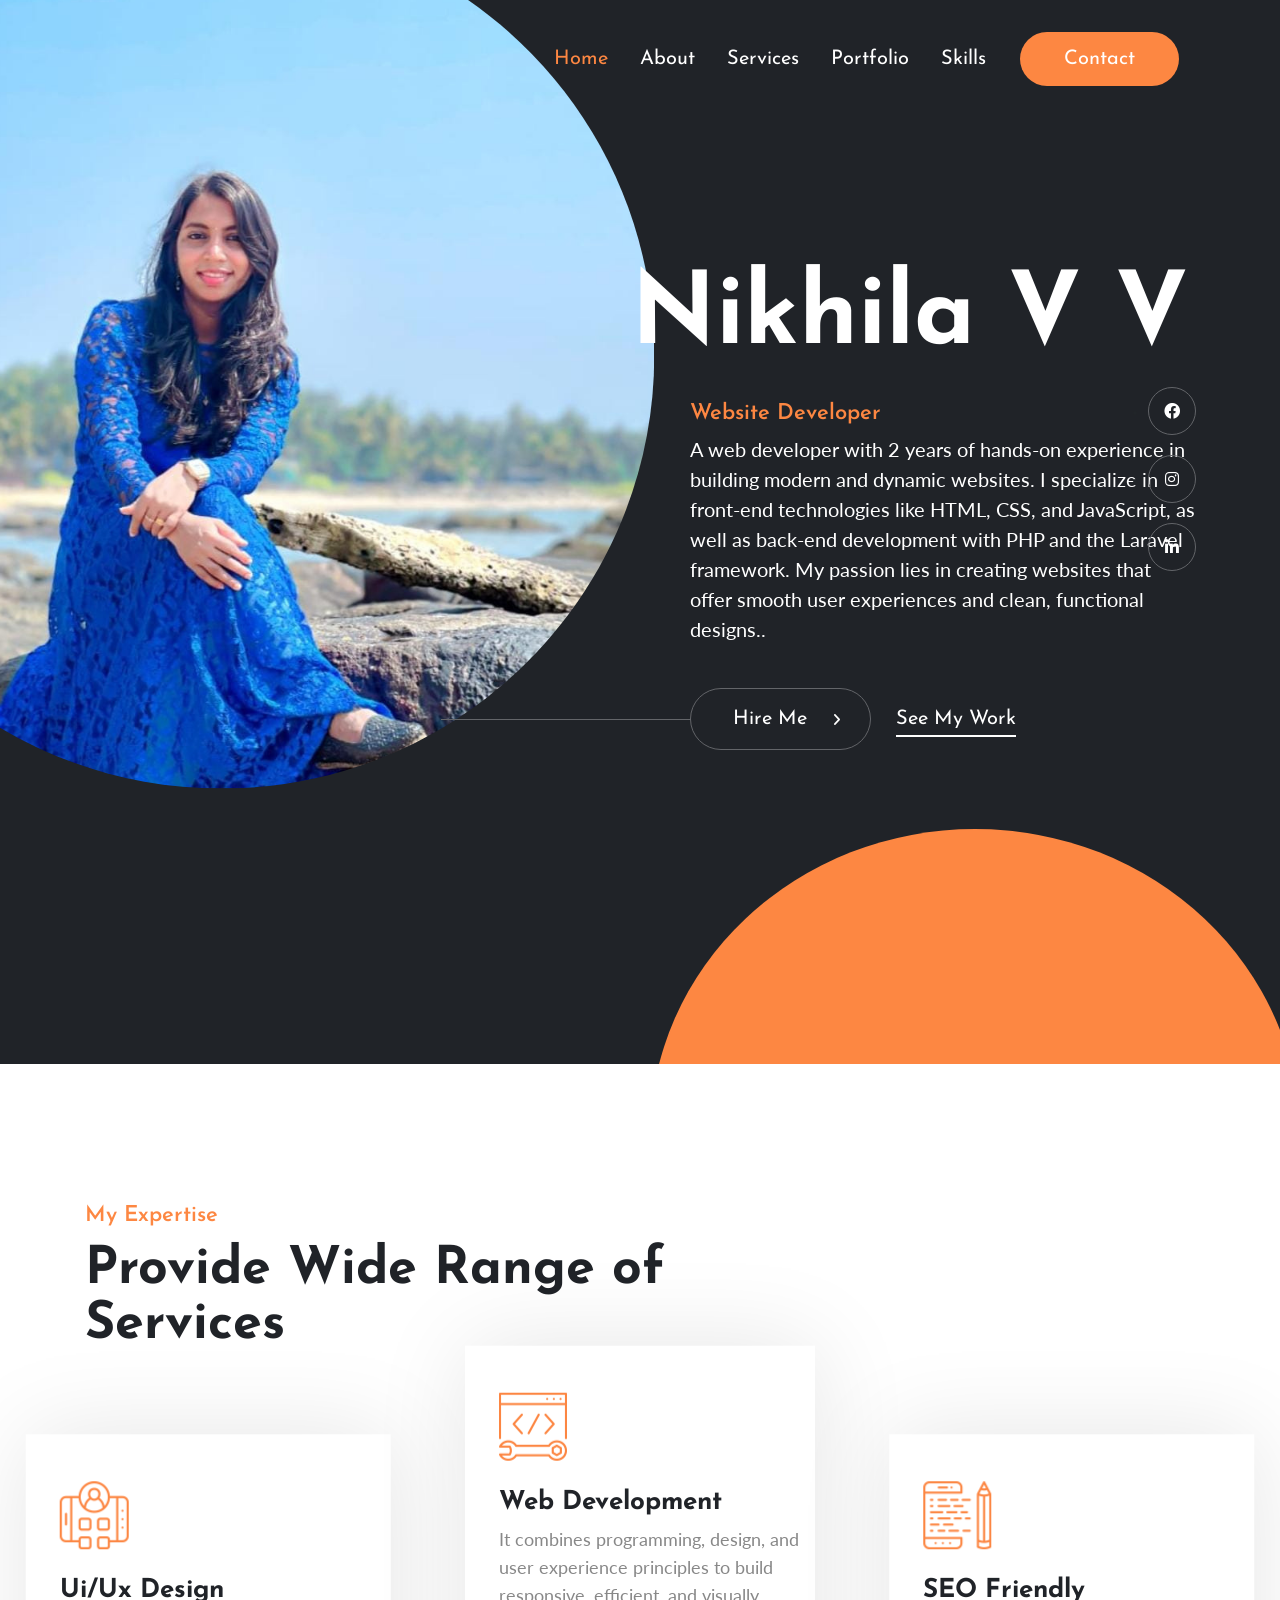
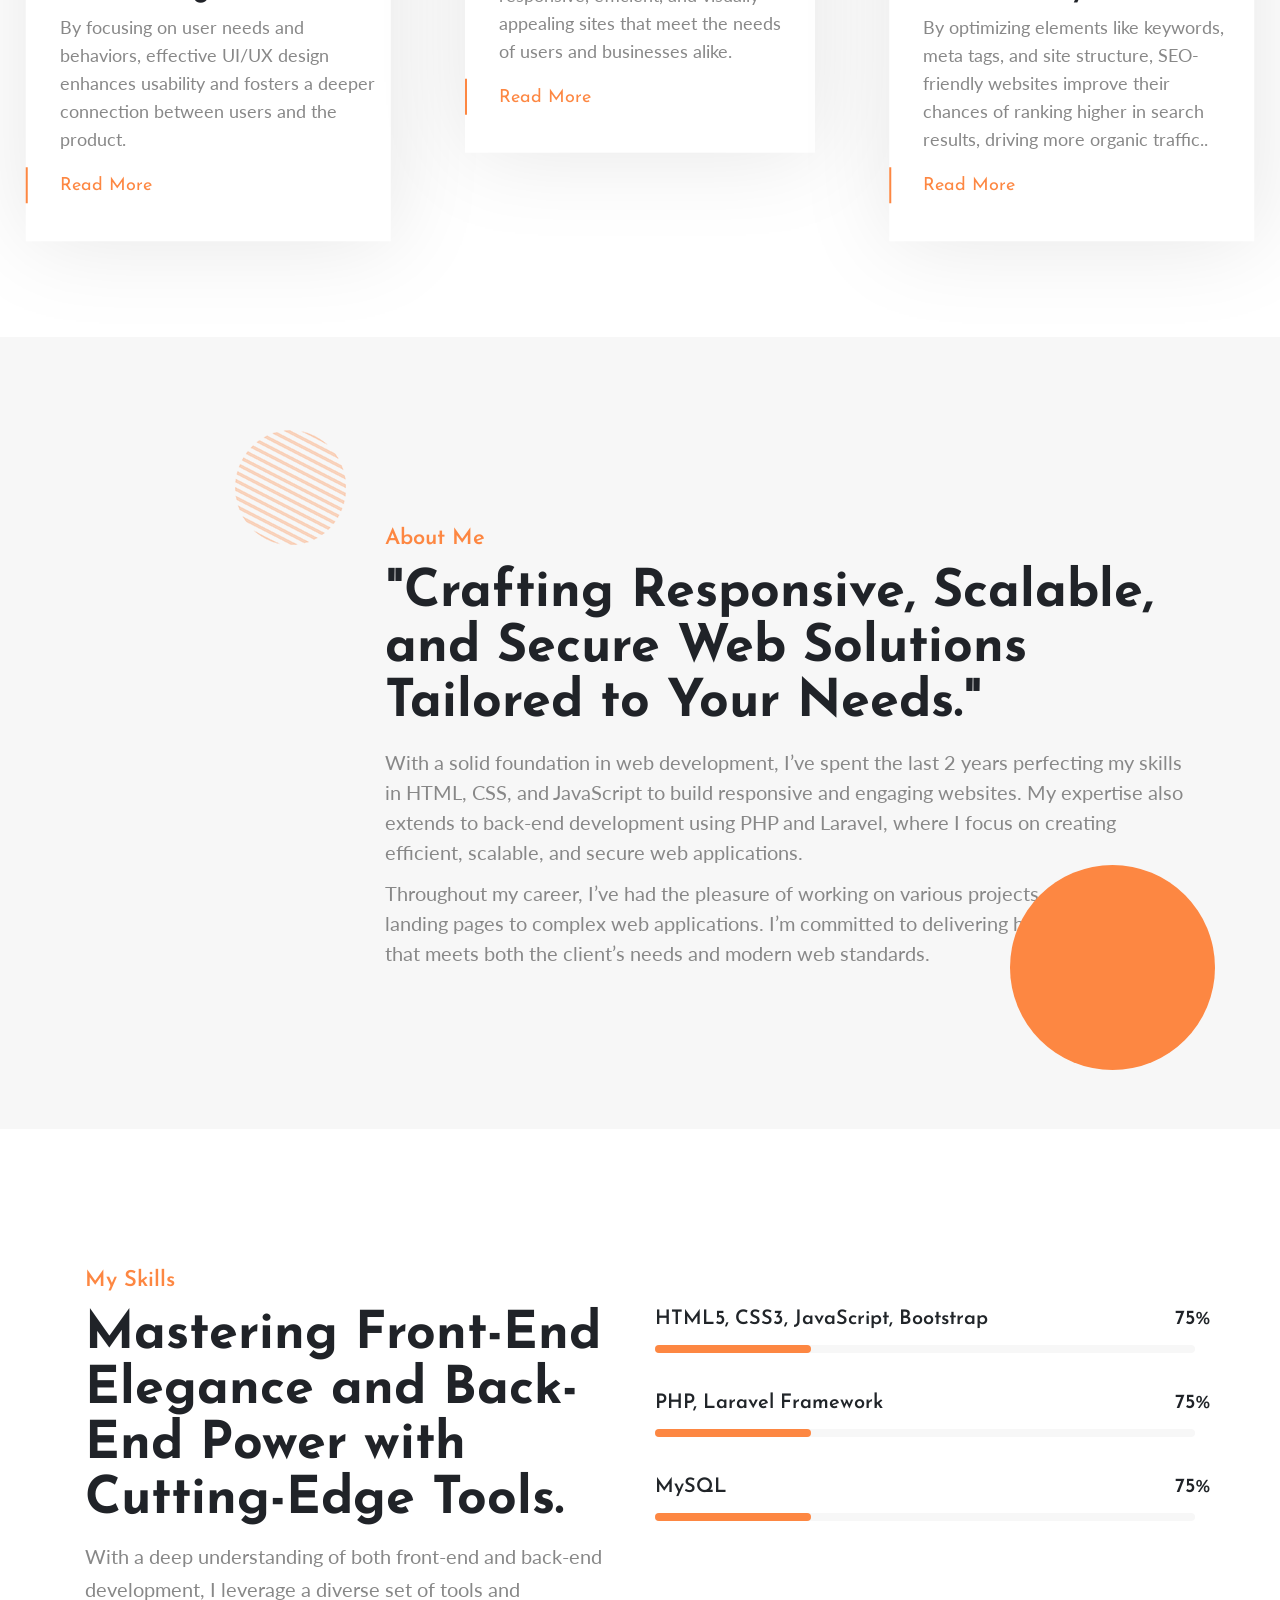
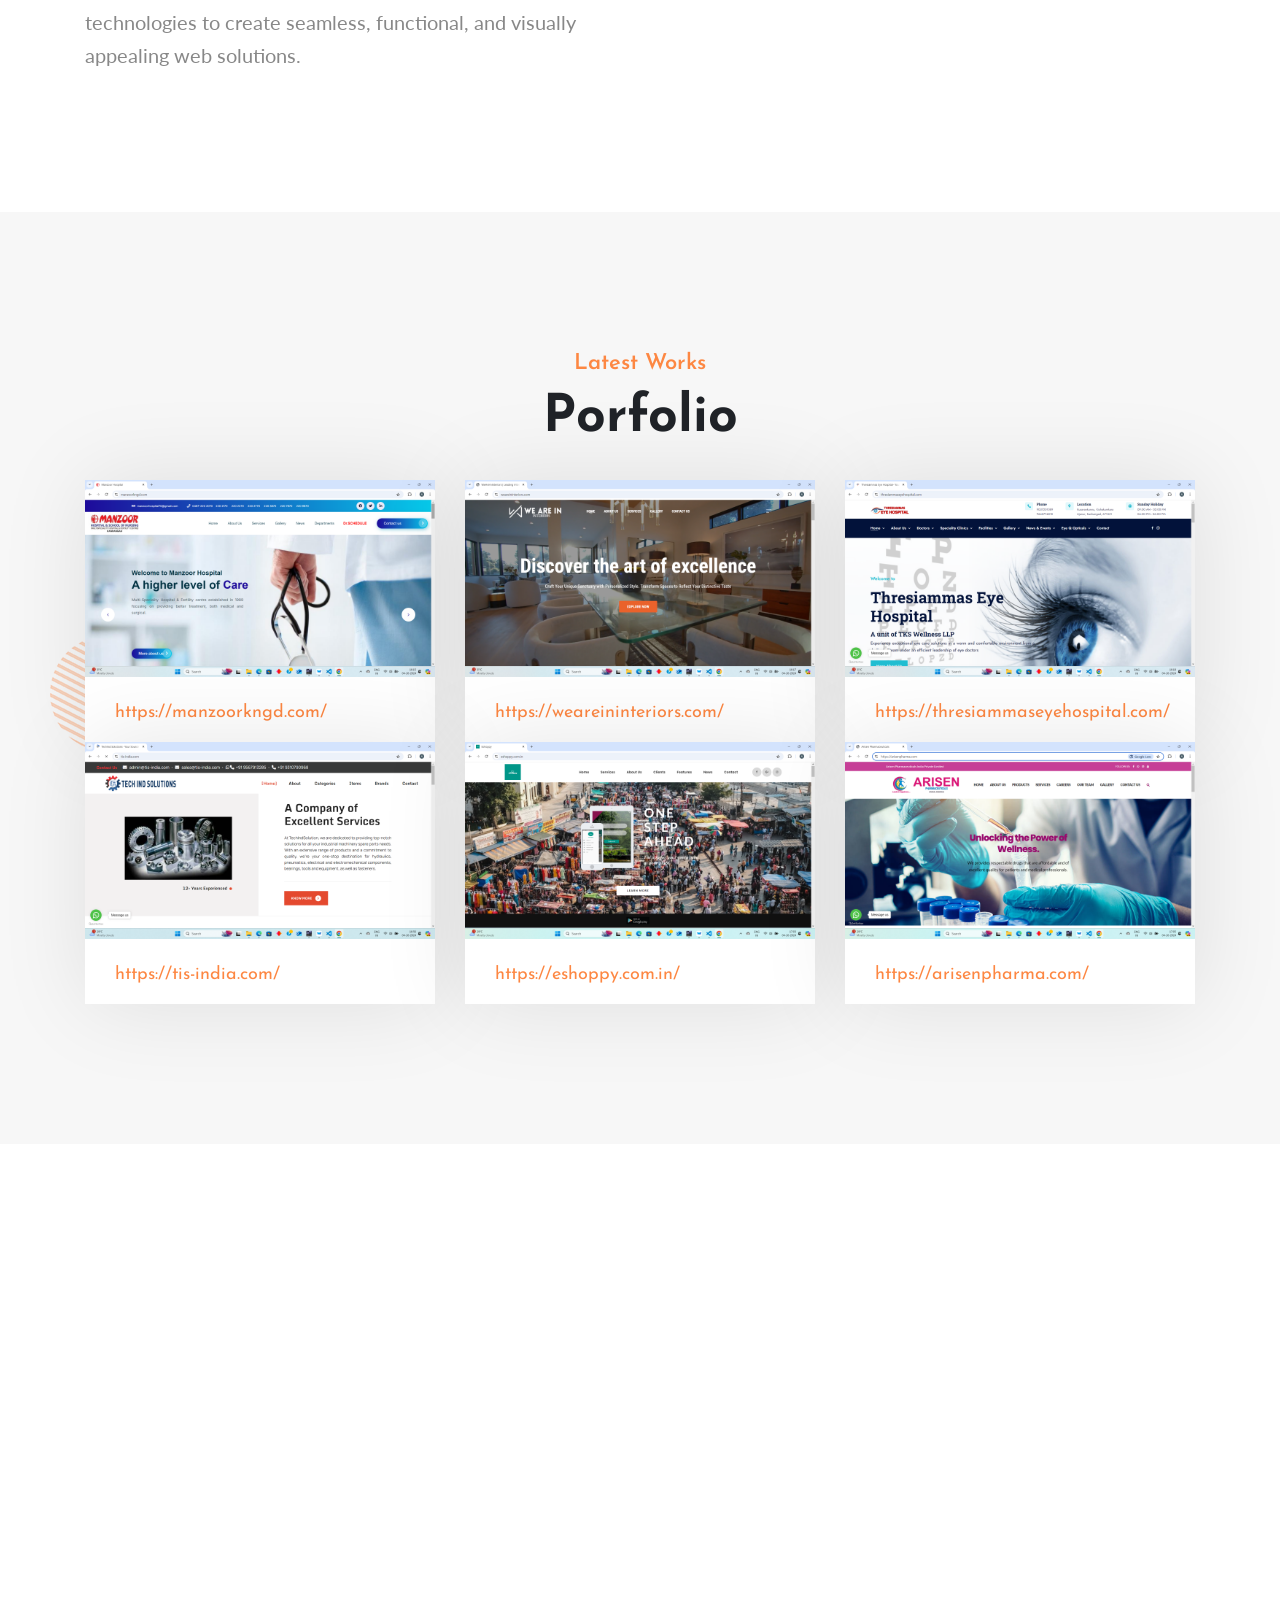
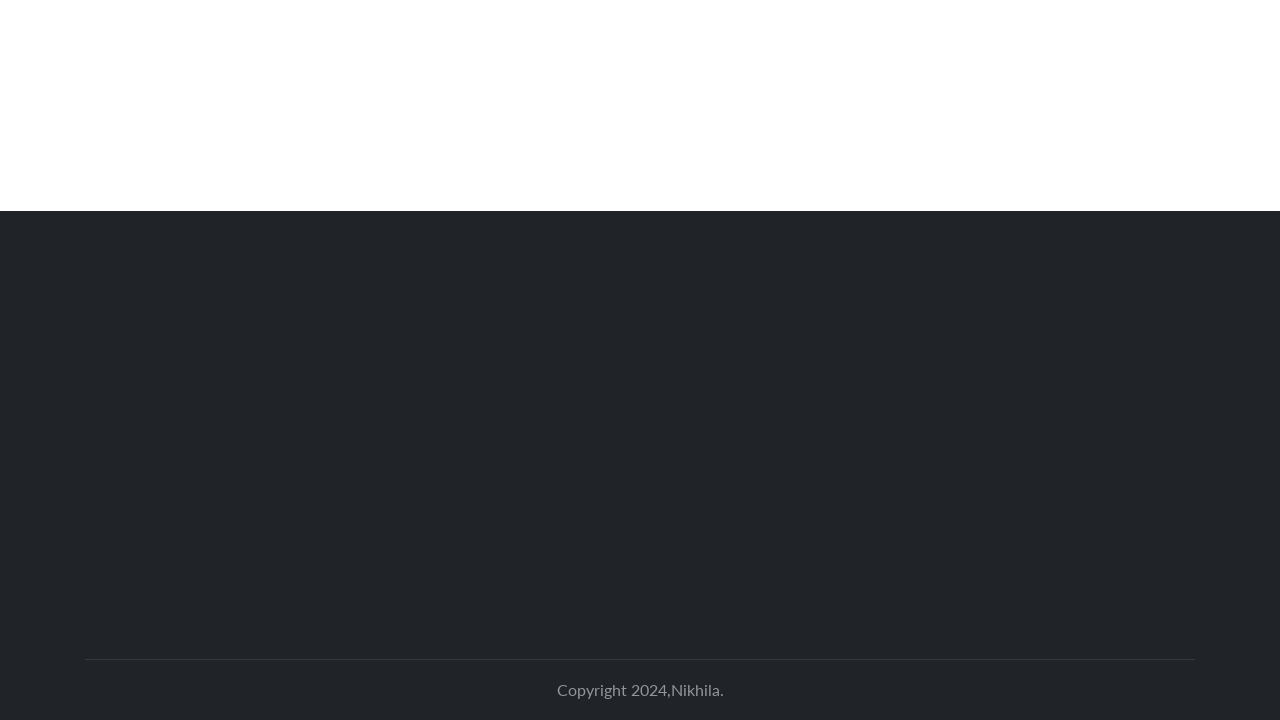
==== index.html @ 1ff1864c "Final" ====
<!DOCTYPE html>
<html lang="zxx">
   

<head>
      <meta name="viewport" content="width=device-width, initial-scale=1">
      <meta name="viewport" content="width=device-width, initial-scale=1.0">
      <meta http-equiv="Content-Type" content="text/html; charset=utf-8"/>
      <link rel="stylesheet" href="../../pro.fontawesome.com/releases/v5.10.0/css/all.css" integrity="sha384-AYmEC3Yw5cVb3ZcuHtOA93w35dYTsvhLPVnYs9eStHfGJvOvKxVfELGroGkvsg+p" crossorigin="anonymous"/>
      <!-- <link rel="stylesheet" href="assets/css/animate.css"> -->
      <link rel="stylesheet" href="assets/css/aos.css"> 
      <!-- <link rel="stylesheet" href="assets/css/owl.carousel.min.css">
      <link rel="stylesheet" href="assets/css/owl.theme.default.min.css"> -->
      <link rel="stylesheet" href="assets/bootstarp/bootstrap.min.css">
      <link rel="stylesheet" href="assets/css/super-classes.css">
      <link rel="stylesheet" href="assets/css/style.css">
      <link rel="stylesheet" href="assets/css/mobile.css">
      <link rel="stylesheet" href="https://cdnjs.cloudflare.com/ajax/libs/font-awesome/6.0.0-beta3/css/all.min.css">
      <script src="https://ajax.googleapis.com/ajax/libs/jquery/3.5.1/jquery.min.js"></script>

      <title>Nikhila V V - Website Developer | Front-End & Back-End Developer</title>
<meta name="description" content="Nikhila V V is a web developer with 2 years of experience in creating modern, responsive websites. Specializing in HTML, CSS, JavaScript, PHP, and Laravel. Hire for smooth and functional website designs.">
<meta name="keywords" content="Nikhila V V, Web Developer, Website Developer, Front-End Developer, Back-End Developer, HTML, CSS, JavaScript, PHP, Laravel, Hire Web Developer, Portfolio, Modern Websites">
<meta name="author" content="Nikhila V V">

<!-- Open Graph Tags for Social Media -->
<meta property="og:title" content="Nikhila V V - Website Developer">
<meta property="og:description" content="A web developer with 2 years of hands-on experience in building modern and dynamic websites using front-end and back-end technologies.">
<meta property="og:image" content="URL-to-image.jpg"> <!-- Image for social media sharing -->
<meta property="og:url" content="URL-of-your-website">
<meta property="og:type" content="website">
<!-- Responsive Meta Tag -->
<meta name="viewport" content="width=device-width, initial-scale=1.0">

   </head>
   <body>
      <!-- navbar section -->
      <div class="w-100 float-left navbar-con" id="home">
         <div class="container">
            <header id="header-con">
               <nav class="navbar navbar-expand-lg navbar-light">
                  <!-- <a class="navbar-brand" href="#">
                     <figure class="mb-0">
                        <img src="assets/image/navbar-icon.png" alt="navbar-icon">
                     </figure>
                  </a> -->
                  <button class="navbar-toggler collapsed" type="button" data-toggle="collapse" data-target="#navbarSupportedContent" aria-controls="navbarSupportedContent" aria-expanded="false" aria-label="Toggle navigation">
                  <span class="navbar-toggler-icon"></span>
                  <span class="navbar-toggler-icon"></span>
                  <span class="navbar-toggler-icon"></span>
                  </button>
                  <div class="collapse navbar-collapse" id="navbarSupportedContent">
                     <ul class="navbar-nav ml-auto">
                        <li class="nav-item active pl-0">
                           <a class="nav-link p-0 is-active" href="#home">Home <span class="sr-only">(current)</span></a>
                        </li>
                        
                        <li class="nav-item">
                           <a class="nav-link p-0" href="#about">About</a>
                        </li>
                        <li class="nav-item">
                           <a class="nav-link p-0" href="#service">Services</a>
                        </li>
                        <li class="nav-item">
                           <a class="nav-link p-0" href="#portfolio">Portfolio</a>
                        </li>
                        <li class="nav-item">
                           <a class="nav-link p-0" href="#skills">Skills</a>
                        </li>
                       
                     </ul>
                     <div class="navbar-btn">
                        <a href="#Contact">Contact</a>
                     </div>
                  </div>
               </nav>
            </header>
            <!-- container -->
         </div>
      </div>
      <!-- navbar section -->
      <!-- banner section -->
      <section class="banner-con w-100 float-left position-relative">
         <!-- banner-con -->
         <div class="container">
            <div class="banner-inner-con position-relative">
               <div class="row">
                  <div class="col-lg-6 col-md-4">
                     <div class="banner-left-sec">
                     </div>
                  </div>
                  <div class="col-lg-6 col-md-8">
                     <div class="banner-right-sec position-relative ">
                        <h1 data-aos="fade-down" data-aos-duration="700"><span>Nikhila </span> V V</h1>
                        <h5>Website Developer</h5>
                        <p data-aos="fade-up" data-aos-duration="700">A web developer with 2 years of hands-on experience in building modern and dynamic websites. I specialize in front-end technologies like HTML, CSS, and JavaScript, as well as back-end development with PHP and the Laravel framework. My passion lies in creating websites that offer smooth user experiences and clean, functional designs..</p>
                        <div class="banner-con-btn">
                           <a data-aos="fade-up-right" data-aos-duration="700" href="#Contact" class="hire-btn">Hire Me <i class="fas fa-angle-right"></i></a>
                           <a data-aos="fade-up-left" data-aos-duration="700" href="#portfolio" class="work-btn">See My Work</a>
                        </div>
                     </div>
                  </div>
               </div>
            </div>
            <div class="banner-social-icons">
               <ul class="mb-0">
                  <li><a href="#"><i class="fab fa-facebook d-flex align-items-center justify-content-center"></i></a></li>
                  <li><a href="#"><i class="fab fa-instagram d-flex align-items-center justify-content-center ml-0 mr-0 "></i></a></li>
                  <li><a href="#"><i class="fab fa-linkedin-in d-flex align-items-center justify-content-center mb-0"></i></a></li>
               </ul>
            </div>
         </div>
         <!-- banner-con -->
      </section>
      <!-- banner section -->
      <!-- service section -->
      <div class="service-sec w-100 float-left padding-top padding-bottom position-relative" id="service">
         <div class="container">
            <div class="service-title-sec" data-aos="zoom-out" data-aos-duration="700">
               <h5>My Expertise</h5>
               <h2>Provide Wide Range of <br>  Services</h2>
            </div>
            <div class="row">
               <div class="col-lg-4 col-md-4 pl-md-0">
                  <div class="service-box position-relative" data-aos="fade-up-right" data-aos-duration="700">
                     <figure>
                        <img src="assets/image/service-icon1-img.png" alt="service-icon1-img">
                     </figure>
                     <h4>Ui/Ux Design</h4>
                     <p>By focusing on user needs and behaviors, effective UI/UX design enhances usability and fosters a deeper connection between users and the product.</p>
                     <a class="position-relative" href="#" data-toggle="modal" data-target="#Ui/Ux-Design">Read More</a>
                  </div>
               </div>
               <div class="col-lg-4 col-md-4">
                  <div class="service-box position-relative" data-aos="fade-down" data-aos-duration="700">
                     <figure>
                        <img src="assets/image/service-icon2-img.png" alt="service-icon2-img">
                     </figure>
                     <h4>Web Development</h4>
                     <p> It combines programming, design, and user experience principles to build responsive, efficient, and visually appealing sites that meet the needs of users and businesses alike.</p>
                     <a class="position-relative" href="#" data-toggle="modal" data-target="#web-development">Read More</a>
                  </div>
               </div>
               <div class="col-lg-4 col-md-4 pr-md-0">
                  <div class="service-box position-relative" data-aos="fade-up-left" data-aos-duration="700">
                     <figure>
                        <img src="assets/image/service-icon3-img.png" alt="service-icon3-img">
                     </figure>
                     <h4>SEO Friendly</h4>
                     <p>By optimizing elements like keywords, meta tags, and site structure, SEO-friendly websites improve their chances of ranking higher in search results, driving more organic traffic..</p>
                     <a class="position-relative" href="#" data-toggle="modal" data-target="#app-development">Read More</a>
                  </div>
               </div>
            </div>
         </div>
      </div>
      <!--service section-->
      <!--about section-->
      <div class="about-sec w-100 float-left padding-bottom padding-top position-relative" id="about">
         <div class="container">
            <div class="about-inner-sec position-relative">
               <h5 data-aos="zoom-in-up" data-aos-duration="700">About Me</h5>
               <h2 data-aos="zoom-in-up" data-aos-duration="700">
                  "Crafting Responsive, Scalable, and Secure Web Solutions Tailored to Your Needs."</h2>
               <p data-aos="zoom-in-down" data-aos-duration="700">With a solid foundation in web development, I’ve spent the last 2 years perfecting my skills in HTML, CSS, and JavaScript to build responsive and engaging websites. My expertise also extends to back-end development using PHP and Laravel, where I focus on creating efficient, scalable, and secure web applications.</p>
               <p data-aos="zoom-in-down" data-aos-duration="700">Throughout my career, I’ve had the pleasure of working on various projects, from simple landing pages to complex web applications. I’m committed to delivering high-quality work that meets both the client’s needs and modern web standards.</p>
               <p data-aos="zoom-in-down" data-aos-duration="700"></p>
               <!-- <div class="about-btn" data-aos="fade-up" data-aos-duration="700">
                  <a href="#" id="downloadImg" onclick="downloadImage()">Download CV</a>
               </div> -->
            </div>
         </div>
      </div>
      <!--about section-->
      <!--skills section-->
      <div class="skills-sec w-100 float-left padding-bottom padding-top position-relative">
         <div class="container">
            <div class="row">
               <div class="col-lg-6 col-md-6">
                  <div class="left-sec" data-aos="fade-right" data-aos-duration="700">
                     <h5 id="skills">My Skills</h5>
                     <h2>Mastering Front-End Elegance and Back-End Power with Cutting-Edge Tools.</h2>
                     <p>With a deep understanding of both front-end and back-end development, I leverage a diverse set of tools and technologies to create seamless, functional, and visually appealing web solutions.</p>
                  </div>
               </div>
               <div class="col-lg-6 col-md-6">
                  <div class="team-professional-lft" data-aos="fade-left" data-aos-duration="700">
                     <div class="skills" data-percent="98%">
                        <div class="title-bar ">
                           <h5>HTML5, CSS3, JavaScript, Bootstrap</h5>
                        </div>
                        <span class="count">98</span>
                        <small class="percentage">%</small>
                        <div class="skillbar"></div>
                     </div>
                     <div class="skills" data-percent="98%">
                        <div class="title-bar">
                           <h5>PHP, Laravel Framework</h5>
                        </div>
                        <span class="count">98</span>
                        <small class="percentage">%</small>
                        <div class="skillbar"></div>
                     </div>
                     <div class="skills mb-0" data-percent="98%">
                        <div class="title-bar">
                           <h5>MySQL</h5>
                        </div>
                        <span class="count">98</span>
                        <small class="percentage">%</small>
                        <div class="skillbar"></div>
                     </div>
                  </div>
               </div>
            </div>
         </div>
      </div>
      
      <!--blog section-->
      <div class="blog-section w-100 float-left padding-top padding-bottom position-relative" id="blog">
         <div class="container">
            <div class="blog-headings text-center" data-aos="fade-up" data-aos-duration="700">
               <h5>Latest Works</h5>
               <h2 id="portfolio">Porfolio</h2>
            </div>
            <div class="row">
               <div class="col-lg-4 col-md-4">
                  <div class="blog-item" data-aos="zoom-in-right" data-aos-duration="700">
                     <figure class="mb-0">
                        <img src="assets/image/proj1.png" alt="blog-img1">
                     </figure>
                     <div class="blog-content">
                        <div class="blog-text w-100 float-left">
                           <a href="https://manzoorkngd.com/">https://manzoorkngd.com/</a>
                        </div>
                       
                     </div>
                  </div>
               </div>
               <div class="col-lg-4 col-md-4">
                  <div class="blog-item" data-aos="zoom-out-up" data-aos-duration="700">
                     <figure class="mb-0">
                        <img src="assets/image/proj5.png" alt="blog-img2">
                     </figure>
                     <div class="blog-content">
                        <div class="blog-text w-100 float-left">
                           <a href="https://weareininteriors.com/">https://weareininteriors.com/</a>
                        </div>
                       
                     </div>
                  </div>
               </div>
               <div class="col-lg-4 col-md-4">
                  <div class="blog-item" data-aos="zoom-in-left" data-aos-duration="700">
                     <figure class="mb-0">
                        <img src="assets/image/proj7.png" alt="blog-img3">
                     </figure>
                     <div class="blog-content">
                        <div class="blog-text w-100 float-left">
                          <a href="https://thresiammaseyehospital.com/">https://thresiammaseyehospital.com/</a>
                        </div>
                        
                     </div>
                  </div>
               </div>

               <div class="col-lg-4 col-md-4">
                  <div class="blog-item" data-aos="zoom-in-left" data-aos-duration="700">
                     <figure class="mb-0">
                        <img src="assets/image/tis.png" alt="blog-img3">
                     </figure>
                     <div class="blog-content">
                        <div class="blog-text w-100 float-left">
                          <a href="https://tis-india.com/">https://tis-india.com/</a>
                        </div>
                        
                     </div>
                  </div>
               </div>
               <div class="col-lg-4 col-md-4">
                  <div class="blog-item" data-aos="zoom-in-left" data-aos-duration="700">
                     <figure class="mb-0">
                        <img src="assets/image/eshoppy.png" alt="blog-img3">
                     </figure>
                     <div class="blog-content">
                        <div class="blog-text w-100 float-left">
                          <a href="https://eshoppy.com.in/">https://eshoppy.com.in/</a>
                        </div>
                        
                     </div>
                  </div>
               </div>

               <div class="col-lg-4 col-md-4">
                  <div class="blog-item" data-aos="zoom-in-left" data-aos-duration="700">
                     <figure class="mb-0">
                        <img src="assets/image/arisen.png" alt="blog-img3">
                     </figure>
                     <div class="blog-content">
                        <div class="blog-text w-100 float-left">
                          <a href="https://arisenpharma.com/">https://arisenpharma.com/</a>
                        </div>
                        
                     </div>
                  </div>
               </div>

            </div>
         </div>
      </div>
      <!--blog section-->
      <!--form section-->
      <div class="form-section w-100 float-left padding-top position-relative" id="Contact">
         <div class="container">
            <div class="form-headings text-center position-relative" data-aos="fade-down" data-aos-duration="700">
               <h5>Get in Touch</h5>
               <h2>Any Questions? Feel Free <br> to Contact</h2>
            </div>
            <div class="row">
               <div class="col-lg-4 col-md-4 pr-md-0 pl-md-0">
                  <div class="contact-con" data-aos="fade-right" data-aos-duration="700">
                     <ul class="list-unstyled mb-0">
                        <li class="position-relative">
                           <figure class="mb-0 d-flex position-absolute align-items-center justify-content-center">
                              <img src="assets/image/form-location-img.png" alt="form-location-img">
                           </figure>
                           <div class="form-right-content">
                              <h5>Address:</h5>
                              <span class="contact-text">Nikhila Nivas<br>Keloth,Payyanur<br>Kerala-670307</span>
                              
                           </div>
                        </li>
                        <li class="position-relative">
                           <figure class="mb-0 d-flex position-absolute align-items-center justify-content-center">
                              <img src="assets/image/form-phone-img.png" alt="form-mail-img">
                           </figure>
                           <div class="form-right-content">
                              <h5>Email:</h5>
                              <span class="contact-text">nikhilasujith23@gmail.com </span>
                           </div>
                        </li>
                        <li class="position-relative mb-0">
                           <figure class="mb-0 d-flex position-absolute align-items-center justify-content-center">
                              <img src="assets/image/form-mail-img.png" alt="form-phone-img">
                           </figure>
                           <div class="form-right-content">
                              <h5>Phone:</h5>
                              <span class="contact-text">+91 8547798475 </span>
                           </div>
                        </li>
                     </ul>
                  </div>
               </div>
               <div class="col-lg-8 col-md-8 w-100 form-sec pr-md-0 pl-md-0"  data-aos="fade-left" data-aos-duration="700">
                  <form class="form-con" id="submit-form">
                     <ul class="list-unstyled">
                        <li class="float-left"><input class="w-100" placeholder="Name" type="text" name="name" id="name"></li>
                        <li class="float-left"><input class="w-100" type="text" placeholder="Email" name="email" id="email"></li>
                        <li class="float-left"><input class="w-100" type="text" placeholder="Phone" name="phone" id="phone"></li>
                        <li class="float-left"><input class="w-100" type="text" placeholder="Place" name="place" id="place"></li>
                        <li class="w-100"><textarea class="w-100" placeholder="Message" name="message" id="message"></textarea>
                        <li class="mb-0"><input class="form-button" type="submit" value="Submit"></li>
                     </ul>
                  </form>
               </div>
            </div>
         </div>
      </div>
      <!--form section-->
      <!--footer section-->
      <div class="footer-section w-100 float-left">
         <div class="top-button position-relative">
            <a id="button" href="#"></a>
         </div>
         <div class="container">
            <div class="footer-con text-center position-relative" data-aos="fade-up" data-aos-duration="700">
              
               <ul class="footer-links list-unstyled d-inline-block">
                  <li class="d-inline-block"><a href="#home">Home <span class="sr-only">(current)</span></a></li>
                  <li class="d-inline-block"><a href="#about">About</a></li>
                  <li class="d-inline-block"><a href="#service">Services</a></li>
                  <li class="d-inline-block"><a href="#portfolio">Portfolio</a></li>
                  <li class="d-inline-block"><a href="#skills">Skills</a></li>
                  <li class="d-inline-block"><a href="#Contact">Contact</a></li>
               </ul>
               <div class="footer-social-icons">
                  <ul class="d-inline-block mb-0">
                    
                     <li class="d-inline-block"><a href=""><i class="fab fa-facebook d-flex align-items-center justify-content-center"></i></a></li>
                     <li class="d-inline-block"><a href=""><i class="fab fa-instagram d-flex align-items-center justify-content-center"></i></a></li>
                     <li class="d-inline-block"><a href=""><i class="fab fa-linkedin-in d-flex align-items-center justify-content-center"></i></a></li>
                  </ul>
               </div>
            </div>
            <div class="footer-text text-center">
               <span>Copyright 2024,Nikhila.</span>
            </div>
         </div>
      </div>
      <!--footer section-->
      <!--ui/ux-modal-->
      <div id="Ui/Ux-Design" class="modal fade" tabindex="-1" aria-hidden="true">
         <div class="modal-dialog">
            <div class="modal-content">
               <div class="modal-header">
                  <button type="button" class="close" data-dismiss="modal" aria-label="Close"><span aria-hidden="true"><i class="far fa-times"></i></span></button>
               </div>
               <div class="modal-body service-model-content">
                  <figure class="mb-0">
                     <img src="assets/image/uiux.jpg" alt="ui-ux-model-img" class="img-fluid" style="width: 600px;height: 400px;">
                  </figure>
                  <h4>Ui/Ux Design</h4>
                  <p class="mb-md-4 mb-2"> My design process begins with thorough user research to understand the target audience and their pain points. From there, I create wireframes and prototypes, iterating based on feedback to ensure the final product aligns with user expectations and business goals.</p>  
                     <ul class="list-unstyled model-list mb-md-3 mb-2">
                     <li><i class="fas fa-check-circle"></i> Understanding User Needs: I begin by researching and analyzing your target audience’s behavior, preferences, and pain points. This includes conducting surveys, user interviews, and analyzing market trends.</li>
                     <li><i class="fas fa-check-circle"></i> Organizing Content: I structure your website or application content logically, making it easy for users to navigate and find what they’re looking for. This includes developing clear hierarchies, menu structures, and sitemaps.</li>
                    
                  </ul>
                  <p class="mb-0">My mission is to create meaningful and accessible experiences that empower users and elevate brands. I am always seeking new challenges and opportunities to grow as a designer and contribute positively to the digital landscape.

                     .</p>  
               </div>
            </div>
         </div>
      </div>
      <!--ui/ux-modal-->
      <!--web-development-modle -->
      <div id="web-development" class="modal fade" tabindex="-1" aria-hidden="true">
         <div class="modal-dialog">
            <div class="modal-content">
               <div class="modal-header">
                  <button type="button" class="close" data-dismiss="modal" aria-label="Close"><span aria-hidden="true"><i class="far fa-times"></i></span></button>
               </div>
               <div class="modal-body service-model-content">
                  <figure class="mb-0">
                     <img src="assets/image/websitedev.jpg" alt="App-development-model-img" class="img-fluid">
                  </figure>
                  <h4>Web Development</h4>
                  <p class="mb-md-4 mb-2">I provide a comprehensive suite of website development services designed to meet the unique needs of each client. Whether you’re a startup looking to establish your online presence or an established business seeking to revamp your website, I’m here to help you succeed.</p>  
                     <ul class="list-unstyled model-list mb-md-3 mb-2">
                     <li><i class="fas fa-check-circle"></i>Tailored Solutions: I create bespoke websites tailored to your specific requirements, ensuring that your brand's unique identity shines through.</li>
                     <li><i class="fas fa-check-circle"></i>Responsive Design: All websites are built with a mobile-first approach, guaranteeing that they look and function seamlessly across all devices and screen sizes.</li>
                     <li><i class="fas fa-check-circle"></i>HTML, CSS, and JavaScript: I utilize the latest front-end technologies to develop interactive and user-friendly interfaces that enhance user engagement.</li>
                     <li><i class="fas fa-check-circle"></i> PHP and Laravel: I specialize in back-end development using PHP and the Laravel framework to build secure, scalable, and efficient web applications.</li>
                  </ul>
                   
               </div>
            </div>
         </div>
      </div>
      <!--web-development-modle -->
      <!--app-development modal-->
      <div id="app-development" class="modal fade" tabindex="-1" aria-hidden="true">
         <div class="modal-dialog">
            <div class="modal-content">
               <div class="modal-header">
                  <button type="button" class="close" data-dismiss="modal" aria-label="Close"><span aria-hidden="true"><i class="far fa-times"></i></span></button>
               </div>
               <div class="modal-body service-model-content">
                  <figure class="mb-0">
                     <img src="assets/image/seoweb.jpg" alt="App-development-model" class="img-fluid">
                  </figure>
                  <h4>App Development</h4>
                  <p class="mb-md-4 mb-2">Building a website that not only looks great but also ranks well on search engines is crucial for driving traffic and growing your online presence. My SEO-friendly development services ensure that your website is optimized from the ground up, helping you reach your target audience more effectively..</p>  
                     <ul class="list-unstyled model-list mb-md-3 mb-2">
                     <li><i class="fas fa-check-circle"></i>Search Engine Optimization: I incorporate SEO best practices during the development process to enhance your website's visibility on search engines.</li>
                     <li><i class="fas fa-check-circle"></i> User Experience Focus: Designing with SEO in mind ensures that your website is both user-friendly and search engine-friendly.</li>
                    
                  </ul>
                  <p class="mb-0">By integrating SEO best practices into the development process, I ensure your website not only looks great but also stands out in search results, driving organic traffic and improving visibility.

                  </p>  
               </div>
            </div>
         </div>
      </div>
      <!--app-development modal-->
      <!--blog-modal-1-->
      <div id="blog-model-1" class="modal fade blog-model-con" tabindex="-1" >
         <div class="modal-dialog">
            <div class="modal-content">
               <div class="modal-header">
                  <button type="button" class="close" data-dismiss="modal" aria-label="Close"><span aria-hidden="true"><i class="far fa-times"></i></span></button>
               </div>
               <div class="modal-body">
                  <div class="blog-box-item mb-0">
                     <div class="blog-img">
                        <figure class="mb-0">
                           <img src="assets/image/blog-model-img1.jpg" alt="blog-model-img1" class="img-fluid">
                        </figure>
                     </div>
                     <div class="blog-content pl-0 pr-0">
                        <div class="blog-auteher-title">
                           <span class="d-inline-block">By David William</span>
                           <span class="blog-date float-lg-right float-sm-right d-inline-block">Dec 1, 2021</span>
                        </div>
                        <h4>Quis autem vea eum iure reprehenderit</h4>
                        <p class="mb-md-4 mb-2">Lorem ipsum dolor sit amet, consectetur adipiscing elit. Nullam tempor eros a tellus auctor, nec suscipit nunc dignissim. Ut suscipit gravida augue sed elementum. Sed sed luctus nisl. Donec scelerisque nisi in sodales mattis. Vestibulum suscipit odio ac enim blandit sollicitudin. Aliquam ultrices sem quis urna placerat interdum. Etiam rutrum, quam sagittis tristique mollis, libero arcu scelerisque erat, eget tincidunt eros diam quis nunc.</p>
                        <h4 class="comment-title">LEAVE A COMMENT</h4>
                        <form class="form-con">
                           <ul class="list-unstyled">
                              <li class="float-left"><input class="w-100" placeholder="Name" type="text" name="name" id="name"></li>
                              <li class="float-left"><input class="w-100" type="text" placeholder="Email" name="email" id="email"></li>
                              <li class="float-left"><input class="w-100" type="text" placeholder="Phone" name="phone" id="phone"></li>
                              <li class="float-left"><input class="w-100" type="text" placeholder="Subject" name="subject" id="subject"></li>
                              <li class="w-100"><textarea class="w-100" placeholder="Message" name="comments" id="comments"></textarea>
                              <li class="mb-0"><input class="form-button" type="submit" value="Submit"></li>
                           </ul>
                        </form>
                     </div>
                  </div>
               </div>
            </div>
         </div>
      </div>
      <!--blog-modal-1-->
      <!--blog-modal-2-->
      <div id="blog-model-2" class="modal fade blog-model-con" tabindex="-1" >
         <div class="modal-dialog">
            <div class="modal-content">
               <div class="modal-header">
                  <button type="button" class="close" data-dismiss="modal" aria-label="Close"><span aria-hidden="true"><i class="far fa-times"></i></span></button>
               </div>
               <div class="modal-body">
                  <div class="blog-box-item mb-0">
                     <div class="blog-img">
                        <figure class="mb-0">
                           <img src="assets/image/blog-model-img2.jpg" alt="blog-model-img2" class="img-fluid">
                        </figure>
                     </div>
                     <div class="blog-content pl-0 pr-0">
                        <div class="blog-auteher-title">
                           <span class="d-inline-block">By John Doe</span>
                           <span class="blog-date float-lg-right float-sm-right d-inline-block">Mar 9, 2022</span>
                        </div>
                        <h4>Reprehenderit in vouta velit esse cillum</h4>
                        <p class="mb-md-4 mb-2">Lorem ipsum dolor sit amet, consectetur adipiscing elit. Nullam tempor eros a tellus auctor, nec suscipit nunc dignissim. Ut suscipit gravida augue sed elementum. Sed sed luctus nisl. Donec scelerisque nisi in sodales mattis. Vestibulum suscipit odio ac enim blandit sollicitudin. Aliquam ultrices sem quis urna placerat interdum. Etiam rutrum, quam sagittis tristique mollis, libero arcu scelerisque erat, eget tincidunt eros diam quis nunc.</p>
                        <h4 class="comment-title">LEAVE A COMMENT</h4>
                        <form class="form-con">
                           <ul class="list-unstyled">
                              <li class="float-left"><input class="w-100" placeholder="Name" type="text" name="name" id="name"></li>
                              <li class="float-left"><input class="w-100" type="text" placeholder="Email" name="email" id="email"></li>
                              <li class="float-left"><input class="w-100" type="text" placeholder="Phone" name="phone" id="phone"></li>
                              <li class="float-left"><input class="w-100" type="text" placeholder="Subject" name="subject" id="subject"></li>
                              <li class="w-100"><textarea class="w-100" placeholder="Message" name="comments" id="comments"></textarea>
                              <li class="mb-0"><input class="form-button" type="submit" value="Submit"></li>
                           </ul>
                        </form>
                     </div>
                  </div>
               </div>
            </div>
         </div>
      </div>
      <!--blog-modal-2-->
      <!--blog-modal-3-->
      <div id="blog-model-3" class="modal fade blog-model-con" tabindex="-1" >
         <div class="modal-dialog">
            <div class="modal-content">
               <div class="modal-header">
                  <button type="button" class="close" data-dismiss="modal" aria-label="Close"><span aria-hidden="true"><i class="far fa-times"></i></span></button>
               </div>
               <div class="modal-body">
                  <div class="blog-box-item mb-0">
                     <div class="blog-img">
                        <figure class="mb-0">
                           <img src="assets/image/blog-modal-img3.jpg" alt="blog-modal-img3" class="img-fluid">
                        </figure>
                     </div>
                     <div class="blog-content pl-0 pr-0">
                        <div class="blog-auteher-title">
                           <span>By Elina Parker</span>
                           <span class="blog-date float-lg-right float-sm-right d-inline-block">Mar 10, 2022</span>
                        </div>
                        <h4>Soluta nobis ose aligen optio cumue</h4>
                        <p class="mb-md-4 mb-2">Lorem ipsum dolor sit amet, consectetur adipiscing elit. Nullam tempor eros a tellus auctor, nec suscipit nunc dignissim. Ut suscipit gravida augue sed elementum. Sed sed luctus nisl. Donec scelerisque nisi in sodales mattis. Vestibulum suscipit odio ac enim blandit sollicitudin. Aliquam ultrices sem quis urna placerat interdum. Etiam rutrum, quam sagittis tristique mollis, libero arcu scelerisque erat, eget tincidunt eros diam quis nunc.</p>
                        <h4 class="comment-title">LEAVE A COMMENT</h4>
                        <form class="form-con">
                           <ul class="list-unstyled">
                              <li class="float-left"><input class="w-100" placeholder="Name" type="text" name="name" id="name"></li>
                              <li class="float-left"><input class="w-100" type="text" placeholder="Email" name="email" id="email"></li>
                              <li class="float-left"><input class="w-100" type="text" placeholder="Phone" name="phone" id="phone"></li>
                              <li class="float-left"><input class="w-100" type="text" placeholder="Subject" name="subject" id="subject"></li>
                              <li class="w-100"><textarea class="w-100" placeholder="Message" name="comments" id="comments"></textarea>
                              <li class="mb-0"><input class="form-button" type="submit" value="Submit"></li>
                           </ul>
                        </form>
                     </div>
                  </div>
               </div>
            </div>
         </div>
      </div>
      <!--blog-modal-3-->
      <!--slider-modal-->
      <div id="slider-modal1" class="modal fade" tabindex="-1" aria-hidden="true">
         <div class="modal-dialog">
            <div class="modal-content">
               <div class="modal-header">
                  <button type="button" class="close" data-dismiss="modal" aria-label="Close"><span aria-hidden="true"><i class="far fa-times"></i></span></button>
               </div>
               <div class="modal-body service-model-content">
                  <figure class="mb-0">
                     <img src="assets/image/slider-img.jpg" alt="slider-img" class="img-fluid">
                  </figure>
                  <h4>Folioflix</h4>
                  <p class="mb-md-4 mb-2">Lorem Ipsum is simply dummy text of the printing and typesetting industry. Lorem Ipsum has been the industry's standard dummy text ever since the 1500s, when an unknown printer took a galley of type and scrambled it to make a type specimen book.</p>  
                     <ul class="list-unstyled model-list mb-md-3 mb-2">
                     <li><i class="fas fa-check-circle"></i> Lorem Ipsum is simply dummy text of the printing and typesetting industry</li>
                     <li><i class="fas fa-check-circle"></i> Lorem Ipsum is simply dummy text of the printing and typesetting industry</li>
                     <li><i class="fas fa-check-circle"></i> Lorem Ipsum is simply dummy text of the printing and typesetting industry</li>
                  </ul>
                  <p class="mb-0">Lorem Ipsum is simply dummy text of the printing and typesetting industry. when an unknown printer took a galley of type and scrambled it to make a type specimen book.</p>  
               </div>
            </div>
         </div>
      </div>
      <!--slider-modal-->
      <!--slider-modal2-->
      <div id="slider-modal2" class="modal fade" tabindex="-1" aria-hidden="true">
         <div class="modal-dialog">
            <div class="modal-content">
               <div class="modal-header">
                  <button type="button" class="close" data-dismiss="modal" aria-label="Close"><span aria-hidden="true"><i class="far fa-times"></i></span></button>
               </div>
               <div class="modal-body service-model-content">
                  <figure class="mb-0">
                     <img src="assets/image/slider-img2.jpg" alt="slider-img2" class="img-fluid">
                  </figure>
                  <h4>Folioflix</h4>
                  <p class="mb-md-4 mb-2">Lorem Ipsum is simply dummy text of the printing and typesetting industry. Lorem Ipsum has been the industry's standard dummy text ever since the 1500s, when an unknown printer took a galley of type and scrambled it to make a type specimen book.</p>  
                     <ul class="list-unstyled model-list mb-md-3 mb-2">
                     <li><i class="fas fa-check-circle"></i> Lorem Ipsum is simply dummy text of the printing and typesetting industry</li>
                     <li><i class="fas fa-check-circle"></i> Lorem Ipsum is simply dummy text of the printing and typesetting industry</li>
                     <li><i class="fas fa-check-circle"></i> Lorem Ipsum is simply dummy text of the printing and typesetting industry</li>
                  </ul>
                  <p class="mb-0">Lorem Ipsum is simply dummy text of the printing and typesetting industry. when an unknown printer took a galley of type and scrambled it to make a type specimen book.</p>  
               </div>
            </div>
         </div>
      </div>
      <!--slider-modal2-->
      <!--slider-modal3-->
      <div id="slider-modal3" class="modal fade" tabindex="-1" aria-hidden="true">
         <div class="modal-dialog">
            <div class="modal-content">
               <div class="modal-header">
                  <button type="button" class="close" data-dismiss="modal" aria-label="Close"><span aria-hidden="true"><i class="far fa-times"></i></span></button>
               </div>
               <div class="modal-body service-model-content">
                  <figure class="mb-0">
                     <img src="assets/image/slider-img3.jpg" alt="slider-img3" class="img-fluid">
                  </figure>
                  <h4>Folioflix</h4>
                  <p class="mb-md-4 mb-2">Lorem Ipsum is simply dummy text of the printing and typesetting industry. Lorem Ipsum has been the industry's standard dummy text ever since the 1500s, when an unknown printer took a galley of type and scrambled it to make a type specimen book.</p>  
                     <ul class="list-unstyled model-list mb-md-3 mb-2">
                     <li><i class="fas fa-check-circle"></i> Lorem Ipsum is simply dummy text of the printing and typesetting industry</li>
                     <li><i class="fas fa-check-circle"></i> Lorem Ipsum is simply dummy text of the printing and typesetting industry</li>
                     <li><i class="fas fa-check-circle"></i> Lorem Ipsum is simply dummy text of the printing and typesetting industry</li>
                  </ul>
                  <p class="mb-0">Lorem Ipsum is simply dummy text of the printing and typesetting industry. when an unknown printer took a galley of type and scrambled it to make a type specimen book.</p>  
               </div>
            </div>
         </div>
      </div>
      <!--slider-modal3-->
      <!--slider-modal4-->
      <div id="slider-modal4" class="modal fade" tabindex="-1" aria-hidden="true">
         <div class="modal-dialog">
            <div class="modal-content">
               <div class="modal-header">
                  <button type="button" class="close" data-dismiss="modal" aria-label="Close"><span aria-hidden="true"><i class="far fa-times"></i></span></button>
               </div>
               <div class="modal-body service-model-content">
                  <figure class="mb-0">
                     <img src="assets/image/slider-img4.jpg" alt="slider-img4" class="img-fluid">
                  </figure>
                  <h4>Folioflix</h4>
                  <p class="mb-md-4 mb-2">Lorem Ipsum is simply dummy text of the printing and typesetting industry. Lorem Ipsum has been the industry's standard dummy text ever since the 1500s, when an unknown printer took a galley of type and scrambled it to make a type specimen book.</p>  
                     <ul class="list-unstyled model-list mb-md-3 mb-2">
                     <li><i class="fas fa-check-circle"></i> Lorem Ipsum is simply dummy text of the printing and typesetting industry</li>
                     <li><i class="fas fa-check-circle"></i> Lorem Ipsum is simply dummy text of the printing and typesetting industry</li>
                     <li><i class="fas fa-check-circle"></i> Lorem Ipsum is simply dummy text of the printing and typesetting industry</li>
                  </ul>
                  <p class="mb-0">Lorem Ipsum is simply dummy text of the printing and typesetting industry. when an unknown printer took a galley of type and scrambled it to make a type specimen book.</p>  
               </div>
            </div>
         </div>
      </div>
      <!--slider-modal4-->
      <!--slider-modal5-->
      <div id="slider-modal5" class="modal fade" tabindex="-1" aria-hidden="true">
         <div class="modal-dialog">
            <div class="modal-content">
               <div class="modal-header">
                  <button type="button" class="close" data-dismiss="modal" aria-label="Close"><span aria-hidden="true"><i class="far fa-times"></i></span></button>
               </div>
               <div class="modal-body service-model-content">
                  <figure class="mb-0">
                     <img src="assets/image/slider-img5.jpg" alt="slider-img5" class="img-fluid">
                  </figure>
                  <h4>Folioflix</h4>
                  <p class="mb-md-4 mb-2">Lorem Ipsum is simply dummy text of the printing and typesetting industry. Lorem Ipsum has been the industry's standard dummy text ever since the 1500s, when an unknown printer took a galley of type and scrambled it to make a type specimen book.</p>  
                     <ul class="list-unstyled model-list mb-md-3 mb-2">
                     <li><i class="fas fa-check-circle"></i> Lorem Ipsum is simply dummy text of the printing and typesetting industry</li>
                     <li><i class="fas fa-check-circle"></i> Lorem Ipsum is simply dummy text of the printing and typesetting industry</li>
                     <li><i class="fas fa-check-circle"></i> Lorem Ipsum is simply dummy text of the printing and typesetting industry</li>
                  </ul>
                  <p class="mb-0">Lorem Ipsum is simply dummy text of the printing and typesetting industry. when an unknown printer took a galley of type and scrambled it to make a type specimen book.</p>  
               </div>
            </div>
         </div>
      </div>
      <!--slider-modal5-->
      <!--slider-modal6-->
      <div id="slider-modal6" class="modal fade" tabindex="-1" aria-hidden="true">
         <div class="modal-dialog">
            <div class="modal-content">
               <div class="modal-header">
                  <button type="button" class="close" data-dismiss="modal" aria-label="Close"><span aria-hidden="true"><i class="far fa-times"></i></span></button>
               </div>
               <div class="modal-body service-model-content">
                  <figure class="mb-0">
                     <img src="assets/image/slider-img6.jpg" alt="slider-img6" class="img-fluid">
                  </figure>
                  <h4>Folioflix</h4>
                  <p class="mb-md-4 mb-2">Lorem Ipsum is simply dummy text of the printing and typesetting industry. Lorem Ipsum has been the industry's standard dummy text ever since the 1500s, when an unknown printer took a galley of type and scrambled it to make a type specimen book.</p>  
                     <ul class="list-unstyled model-list mb-md-3 mb-2">
                     <li><i class="fas fa-check-circle"></i> Lorem Ipsum is simply dummy text of the printing and typesetting industry</li>
                     <li><i class="fas fa-check-circle"></i> Lorem Ipsum is simply dummy text of the printing and typesetting industry</li>
                     <li><i class="fas fa-check-circle"></i> Lorem Ipsum is simply dummy text of the printing and typesetting industry</li>
                  </ul>
                  <p class="mb-0">Lorem Ipsum is simply dummy text of the printing and typesetting industry. when an unknown printer took a galley of type and scrambled it to make a type specimen book.</p>  
               </div>
            </div>
         </div>
      </div>
      <!--slider-modal6-->
       <!--slider-modal7-->
       <div id="slider-modal7" class="modal fade" tabindex="-1" aria-hidden="true">
         <div class="modal-dialog">
            <div class="modal-content">
               <div class="modal-header">
                  <button type="button" class="close" data-dismiss="modal" aria-label="Close"><span aria-hidden="true"><i class="far fa-times"></i></span></button>
               </div>
               <div class="modal-body service-model-content">
                  <figure class="mb-0">
                     <img src="assets/image/slider-img7.jpg" alt="slider-img7" class="img-fluid">
                  </figure>
                  <h4>Folioflix</h4>
                  <p class="mb-md-4 mb-2">Lorem Ipsum is simply dummy text of the printing and typesetting industry. Lorem Ipsum has been the industry's standard dummy text ever since the 1500s, when an unknown printer took a galley of type and scrambled it to make a type specimen book.</p>  
                     <ul class="list-unstyled model-list mb-md-3 mb-2">
                     <li><i class="fas fa-check-circle"></i> Lorem Ipsum is simply dummy text of the printing and typesetting industry</li>
                     <li><i class="fas fa-check-circle"></i> Lorem Ipsum is simply dummy text of the printing and typesetting industry</li>
                     <li><i class="fas fa-check-circle"></i> Lorem Ipsum is simply dummy text of the printing and typesetting industry</li>
                  </ul>
                  <p class="mb-0">Lorem Ipsum is simply dummy text of the printing and typesetting industry. when an unknown printer took a galley of type and scrambled it to make a type specimen book.</p>  
               </div>
            </div>
         </div>
      </div>
      <!--slider-modal7-->
      <script>
         new WOW().init();
      </script>
      <script src="assets/js/wow.html"></script>
      <script src="assets/js/jquery-3.6.0.min.js"> </script>
      <script src="../../ajax.aspnetcdn.com/ajax/jquery.validate/1.9/jquery.validate.js"></script>
      <script src="assets/js/popper.min.js"> </script>
      <script src="assets/js/bootstrap.min.js"> </script>
      <script src="assets/js/contact-form-js.js"> </script>
      <script src="assets/js/aos.js"></script>
      <script>
         AOS.init();
       </script>
      <!-- <script src="assets/js/owl.carousel.min.js"> </script> -->
      <script>
         $(document).ready(function(){
         
         startAnimation();
         
         
         
         function startAnimation(){
         jQuery('.skills').each(function(){
         
         jQuery(this).find('.skillbar').animate({
         width:jQuery(this).attr('data-percent')
         },6000);
         
         });
         }
         });
      </script>
      <script>
         filterSelection("all")
         function filterSelection(c) {
           var x, i;
           x = document.getElementsByClassName("filterDiv");
           if (c == "all") c = "";
      
           var activeindex = 0;
      
           for (i = 0; i < x.length; i++) {
             w3RemoveClass(x[i], "show");
      
            
            if (x[i].className.indexOf(c) > -1) 
            {
               if(activeindex == 0)
               {
                  w3AddClass(x[i], "show active");
               }
               else
                  w3AddClass(x[i], "show n");
               
               activeindex += 1;
      
            }
           }
      
           items = document.getElementById('cslider').getElementsByClassName('show'); //con.children,
               totalItems = items.length,
               current= 1;
               arrange();
               
         }
         
         function w3AddClass(element, name) {
           var i, arr1, arr2;
           arr1 = element.className.split(" ");
           arr2 = name.split(" ");
           for (i = 0; i < arr2.length; i++) {
             if (arr1.indexOf(arr2[i]) == -1) {element.className += " " + arr2[i];}
           }
         }
         
         function w3RemoveClass(element, name) {
           var i, arr1, arr2;
           arr1 = element.className.split(" ");
           arr2 = name.split(" ");
           for (i = 0; i < arr2.length; i++) {
             while (arr1.indexOf(arr2[i]) > -1) {
               arr1.splice(arr1.indexOf(arr2[i]), 1);     
             }
           }
           element.className = arr1.join(" ");
         }
         
         // Add active class to the current button (highlight it)
         var btnContainer = document.getElementById("myBtnContainer");
         var btns = btnContainer.getElementsByClassName("btn");
         for (var i = 0; i < btns.length; i++) {
           btns[i].addEventListener("click", function(){
             var current = document.getElementsByClassName("active");
             current[0].className = current[0].className.replace(" active", "");
             this.className += " active";
           });
         }
      </script>
      <script>
         var con = document.getElementById('cslider'),
    items = con.children,
    totalItems= con.children.length,
    current= 1,
    next= document.getElementById('next'),
    prev= document.getElementById('prev');

function arrange(c){
  
  let curr = c || current;
  
  Array.prototype.forEach.call(items, (item, i) => {
  
   
    
    if(i< curr){
      item.classList.add('p');
      item.style.left = '-'+item.offsetWidth/4+'px';
      
     item.style.zIndex = 'initial';
      if(item.classList.contains('n'))
          item.classList.remove('n');
      if(item.classList.contains('active'))
        item.classList.remove('active')
    }
    
    if(i == curr){
      item.classList.add('active');
      item.style.left = (con.offsetWidth/2-item.offsetWidth/2)+'px';
      if(item.classList.contains('n'))
          item.classList.remove('n');
      if(item.classList.contains('p'))
        item.classList.remove('p')
    }
    if(i > curr){
      item.style.zIndex =items.length - i;
      item.classList.add('n');
      item.style.left = (con.offsetWidth-item.offsetWidth/4)+'px';
      if(item.classList.contains('active'))
          item.classList.remove('active');
      if(item.classList.contains('p'))
        item.classList.remove('p')
      
    
    }
    
    
});
}

function goNext(){
  if(current < totalItems - 1) {
      current ++;
      arrange(current)                       
    }
}
function goPrev(){
  if(current > 0) {
      current --;
      arrange(current)                       
    }
}


arrange()



next.addEventListener('click', goNext);
prev.addEventListener('click', goPrev);

      </script>
      <script>
         $('.owl-carousel').owlCarousel({
            loop:true,
            margin:100,
            nav:true,
            responsive:{
            0:{
            items:1
            },
            600:{
            items:1
            },
            1000:{
            items:3
            }
         }
         })
      </script>
      <script>
         var btn = $('#button');         
         $(window).scroll(function() {
         if ($(window).scrollTop() > 300) {
         btn.addClass('show');
         } else {
         btn.removeClass('show');
         }
         });
         
         btn.on('click', function(e) {
         e.preventDefault();
         $('html, body').animate({scrollTop:0}, '300');
         });
      </script>
<script>
       $(document).ready(function() {

var counters = $(".count");
var countersQuantity = counters.length;
var counter = [];

for (i = 0; i < countersQuantity; i++) {
  counter[i] = parseInt(counters[i].innerHTML);
}

var count = function(start, value, id) {
  var localStart = start;
  setInterval(function() {
    if (localStart < value) {
      localStart++;
      counters[id].innerHTML = localStart;
    }
  }, 40);
}

for (j = 0; j < countersQuantity; j++) {
  count(0, counter[j], j);
}
});



$('.count').each(function () {
$(this).prop('Counter',0).animate({
Counter: $(this).text()
}, {
duration: 3300,
easing: 'swing',
step: function (now) {
 $(this).text(Math.ceil(now));
}
});
});
      </script>
      <script>
         function downloadImage() {
           source = 'assets/image/cv-img.html';
         const fileName = 'test-image.html';
         var el = document.createElement("a");
         el.setAttribute("href", source);
         el.setAttribute("download", fileName);
         document.body.appendChild(el);
         el.click();
         el.remove();
         }
       </script>
       <script>
         document.querySelectorAll('.nav-item a').forEach(function(link, index){
         
         link.addEventListener('click', function() {
         
           if(this.classList.contains('is-active')) {
         
             this.classList.remove('is-active');
         
           } else {
         
             const activeLink = document.querySelector('a.is-active'); // **
         
             if (activeLink) {                                         // **
         
                 activeLink.classList.remove('is-active');             // **
         
             }                                                         // **
         
             this.classList.add('is-active');
         
           }
         
         });
         
         });
         
         document.querySelectorAll('#myBtnContainer button').forEach(function(link, index){
         
         link.addEventListener('click', function() {
         
           if(this.classList.contains('active_button')) {
         
             this.classList.remove('active_button');
         
           } else {
         
             const activeLink = document.querySelector('#myBtnContainer button.active_button'); // **
         
             if (activeLink) {                                         // **
         
                 activeLink.classList.remove('active_button');             // **
         
             }                                                         // **
         
             this.classList.add('active_button');
         
           }
         
         });
         
         });
            </script>

<!-- emailscript -->
<script>
   $("#submit-form").submit((e)=>{
       e.preventDefault()
       $.ajax({
           url:"https://script.google.com/macros/s/AKfycbw9yX3DDpOvL2GuFDbgncVKZJljV8r3cIgSVPp5FnjtMCD0MGwwafr4bMVeOXcK_BU_mg/exec",
           data:$("#submit-form").serialize(),
           method:"post",
           success:function (response){
               alert("Form submitted successfully")
               window.location.reload()
               //window.location.href="https://google.com"
           },
           error:function (err){
               alert("Something Error")

           }
       })
   })
</script>

   </body>


</html>
---- assets/css/super-classes.css ----
:root {
    --primary-color:#FFF;
    --secondary-color:#202328;
    --accent:#fd8742;
    --text-color: #888888;
}
h1{
    font-size: 100px;
    line-height: 88px;
    color: var(--primary-color);
    font-weight: 700; 
}
h2{
    font-size: 52px;
    line-height: 55px;
    font-weight: 700; 
    color: var(--secondary-color);
}
h4{
    font-size: 26px;
    line-height: 55px;
    font-weight: 700; 
    color: var(--secondary-color);
}
h5{
    color: var(--accent);
    font-size: 22px;
    line-height: 24px;
    font-weight: 600;
}
p{
    font-size: 20px;
    line-height: 30px;
    color: var(--text-color);
    font-family: 'Lato', sans-serif;
}
.padding-top{
    padding-top: 140px;
}
.padding-bottom{
    padding-bottom: 140px;
}
---- assets/css/style.css ----
@import url('https://fonts.googleapis.com/css2?family=Josefin+Sans:wght@400;500;600;700&amp;display=swap');
@import url('https://fonts.googleapis.com/css2?family=Lato&amp;display=swap');
html{
    scroll-behavior: smooth;
}
*{
    padding: 0;
    margin: 0;
    box-sizing: border-box;
}
body{
    font-family: 'Josefin Sans', sans-serif;
}
/**navbar con css**/
.navbar-con {
    position: absolute;
    z-index: 1;
}
#header-con .navbar-light .navbar-nav .nav-link{
    color: var(--primary-color);
    font-size: 20px;
    line-height: 20px;
    font-weight: 400;
}
.nav-item{
    padding: 0 16px;
}
#header-con .navbar-light .navbar-nav .nav-link:hover{
    color: var(--accent);
}
.navbar-expand-lg{
    margin-top: 24px;
}
.navbar-btn a{
    color: var(--primary-color);
    font-size: 20px;
    line-height: 20px;
    font-weight: 400;
    padding: 17px 44px;
    border-radius: 50px;
    display: inline-block;
    background-color: var(--accent);
    text-decoration: none;
    transition-duration: .3s;
    transition-property: transform;
    transition-timing-function: ease-out;
}
.navbar-btn a:hover{
    transform: translateY(-8px);
    background: var(--primary-color);
    color: var(--accent);
    border: 1px solid var(--accent);
}
.navbar-nav .nav-item:last-child{
    padding-right: 34px;
}
/**navbar con css**/
/**banner sec css**/
.banner-con{
    background: #202328;
    padding: 274px 0 314px;
}
.banner-right-sec span {
    margin-left: -59px;
    margin-bottom: 15px;
    display: inline-block;
}
.banner-right-sec p{
    color: var(--primary-color);
    margin-bottom: 44px;
}
.banner-right-sec h1{
    margin-bottom: 25px;
}
.banner-right-sec h5{
    margin-bottom: 8px;
}
.banner-right-sec{
    margin-left: 35px;
}
.banner-right-sec::before{
    content: "";
    position: absolute;
    height: 1px;
    width: 250px;
    background-color: #636569;
    bottom: 30px;
    left: -249px;
}
.banner-con-btn a{
    color: var(--primary-color);
    font-size: 20px;
    line-height: 24px;
    display: inline-block;
    text-decoration: none;
    transition-duration: .3s;
    transition-property: transform;
    transition-timing-function: ease-out;
}
.hire-btn{
    border: 1px solid #636569;
    padding: 18px 30px 18px 42px;
    border-radius: 50px;
}
.work-btn {
    border-bottom: 2px solid var(--primary-color);
    margin-left: 20px;
    padding-bottom: 4px;
    color: var(--accent);
}
.work-btn:after,
.footer-links li a:after{
    left: 0;
    bottom: -10px;
    width: 0;
    height: 2px;
    content: '';
    position: absolute;
    background: #fd8742;
    transition: ease-in-out 0.3s;
}
.work-btn:hover:after,
.footer-links li a:hover:after{
    width: 100%;
}
.work-btn:after,
.work-btn:hover{
    color: var(--accent);
    transform: translateY(-8px);
}
.hire-btn:hover{
    background-color: var(--accent);
    border: 1px solid transparent;
    transform: translateY(-8px);
}
.banner-con-btn i {
    margin-left: 20px;
    position: relative;
    top: 1px;
    font-size: 14px;
}
.banner-con::before {
    content: "";
    background: url(../image/nikhi.png) no-repeat top left;
    position: absolute;
    top: 0;
    left: 0;
    width: 100%;
    height: 944px;
}
.banner-con,
.service-sec,
.skills-sec,
.form-section,.blog-section{
    overflow: hidden;
}
.banner-social-icons ul li i{
    border: 1px solid #636569;
    border-radius: 50%;
    width: 48px;
    height: 48px;
    margin-bottom: 20px;
    color: #fff;
    transition-duration: .3s;
    transition-property: transform;
    transition-timing-function: ease-out;
}
.banner-social-icons ul li i:hover{
    background-color: var(--accent);
    border-color: transparent;
    transform: translateY(-4px);
}
.banner-social-icons ul li a{
    text-decoration: none;
}
.banner-social-icons{
    position: absolute;
    top:50%;
    right: 84px;
    transform: translateY(-145px);
}
.banner-con::after {
    content: "";
    background: #fd8742;
    position: absolute;
    bottom: -379px;
    right: -20px;
    width: 650px;
    height: 614px;
    border-radius: 50%;
}
.banner-inner-con::before{
    content: "";
    /* background: url(../image/folio-img.png) no-repeat center; */
    position: absolute;
    left: 340px;
    bottom: -324px;
    height: 145px;
    width: 400px;
}
.banner-inner-con:after{
    content: "";
    background: url(../image/banner-inner-img.png) no-repeat bottom right;
    position: absolute;
    right: 195px;
    bottom: -220px;
    height: 115px;
    width: 111px;
    -webkit-animation: mover 1s infinite alternate;
    animation: mover 1s ease-in-out infinite alternate;
}
/**banner sec css**/
/*****service section*****/
.service-box{
    background-color: var(--primary-color);
    box-shadow: 2px 0 90px rgb(0 0 0 / 10%);
    padding: 47px 15px 42px 34px;
    transition-duration: .3s !important;
    transition-property: transform !important;
    transition-timing-function: ease-out !important;
    transition-delay: 0s !important;
}
#button.show {
    opacity: 1;
    visibility: visible;
}
.service-box:hover{
    background: var(--accent);
    transform: translateY(-8px) !important;
}
.service-box:hover img{
    filter:  brightness(0) invert(1);
}
.service-box:hover h4,.service-box:hover p,.service-box:hover a{
    color: var(--primary-color);
}
.service-box figure{
    margin-bottom: 28px;
}
.service-box figure:hover{
    transform: translateY(-8px);
    transition-duration: .3s !important;
    transition-property: transform !important;
    transition-timing-function: ease-out !important;
}
.service-box h4{
    line-height: 28px;
}
.service-box p {
    font-size: 18px;
    line-height: 28px;
    margin-bottom: 19px;
}
.service-box a{
    text-decoration: none;
    color: var(--accent);
    font-size: 18px;
}
.service-box a:before {
    content: "";
    position: absolute;
    left: -34px;
    width: 2px;
    height: 36px;
    top: -9px;
    background: var(--accent);
}
.service-box a:after{
    content: "";
    position: absolute;
    bottom: -4px;
    width: 0;
    height: 2px;
    left: 0;
    background: var(--primary-color);
    transition: ease-in-out 0.3s;
}
.service-box a:hover::after{
    width: 100%;
}
.service-box:hover a:before{
    background: var(--primary-color);
    left: -34px;
}
.service-title-sec h2{
    margin-bottom: 37px;
}
.service-title-sec h5{
    margin-bottom: 15px;
}
/*****service section*****/
/*****about section*****/
.about-sec{
    background: #f7f7f7;
    height: 792px;
}
.about-sec::before {
    content: "";
    /* background: url(../image/about-left-img.jpg) no-repeat top left; */
    position: absolute;
    width: 598px;
    height: 792px;
    left: 0;
    top: 0;
}
.about-sec::after {
    content: "";
    /* background: url(../image/about-right-img.jpg) no-repeat top right; */
    position: absolute;
    width: 529px;
    height: 450px;
    right: 0;
    top: 55%;
    transform: translateY(-50%);
}
.about-btn a{
    text-decoration: none;
    display: inline-block;
    padding: 17px 43px;
    border-radius: 50px;
    background-color: var(--accent);
    color: var(--primary-color);
    font-size: 20px;
    transition-duration: .3s;
    transition-property: transform;
    transition-timing-function: ease-out;
}
.about-btn a:hover{
    transform: translateY(-8px);
    background: #f7f7f7;
    color: var(--accent);
    border: 1px solid var(--accent);
}
.about-inner-sec::before{
    content: "";
    background: url(../image/about-left-top-img.png) no-repeat top left;
    position: absolute;
    width: 111px;
    height: 115px;
    left: -150px;
    top: -47px;
    color: var(--accent);
    -webkit-animation: mover 1s infinite alternate;
    animation: mover 1s ease-in-out infinite alternate;
}
.about-inner-sec::after {
    content: "";
    background: var(--accent);
    position: absolute;
    width: 205px;
    height: 205px;
    right: -20px;
    border-radius: 50%;
    bottom: -102px;
    -webkit-animation: mover 1s infinite alternate;
    animation: mover 1s ease-in-out infinite alternate;
}
.about-inner-sec h5{
    margin-bottom: 15px;
}
.about-inner-sec h2{
    margin-bottom: 16px;
}
.about-inner-sec :nth-child(3){
    margin-bottom: 11px;
}
.about-inner-sec :nth-child(4){
    margin-bottom: 30px;
}
.about-inner-sec{
    margin-left: 300px;
    padding-top: 50px;
}
/*****about section*****/
/*****skills section*****/
.left-sec h5 {
    margin-bottom: 15px;
}
.left-sec h2{
    margin-bottom: 12px;
}
.left-sec :last-child{
    margin-bottom: 0;
    line-height: 33px;
}
.skills span {
    float: right;
    margin-top: -41px;
    border-radius: 6px;
    color: var(--secondary-color);
    font-weight: 600;
    font-size: 20px;
    margin-bottom: 22px;
}  
.skillbar{
    background-color:var(--accent);
    width:0px;
    height:8px;
    border-radius: 8px;
}
.title-bar h5 {
    position: relative;
    top: -36px;
    color: var(--primary--color);
    line-height: 20px;
    font-size: 20px;
}
.skills{
    background-color:#f7f7f7;
    width:100%;
    height:8px;
    position:relative;
    margin: 76px 0;
    border-radius: 8px;
}
.title-bar{
    position:absolute;
    top: 0;
}
.percentage{
    position: absolute;
    top: -41px;
    right: -16px;
    font-size: 20px;
}
/*****skills section*****/
/*****portfolio section*****/
.portfolio-sec{
    background: var(--secondary-color);
}
.portfolio-heading-sec h2{
    color: var(--primary-color);
    margin-bottom: 42px;
}
.portfolio-heading-sec h5{
    margin-bottom: 14px;
}
.slider-icon a:hover{
    background: var(--primary-color);
    color: var(--secondary-color);
    transform: translateY(-8px);
    transition-duration: .3s;
    transition-property: transform;
    transition-timing-function: ease-out;
}
.slider-text span{
    font-size: 14px;
    line-height: 28px;
    color: var(--primary-color);
    margin-bottom: 6px;
}
.slider-text h4{
    color: var(--primary-color);
    line-height: 34px;
    margin-bottom: 28px;
}
.slider-text a{
    color: var(--primary-color);
    font-size: 20px;
    line-height: 26px;
    text-decoration: none;
    border: 1px solid var(--primary-color);
    padding: 16px 30px;
    border-radius: 50px;
}
.slider-text {
    background: var(--accent);
    position: absolute;
    border-radius: 50%;
    width: 430px;
    height: 430px;
    left: 49%;
    transform: translateY(-31%);
    z-index: 99999;
    top: 36%;
    display: table;
}
.slider-inner-text{
    display: table-cell;
    vertical-align: middle;
}
#myBtnContainer button:focus{
    outline: none;
}
#header-con .navbar-light .navbar-nav .is-active{
    color: var(--accent);
}
#myBtnContainer .active_button:after{
    content: "";
    width: 9px;
    height: 9px;
    border-radius: 50%;
    background-color: var(--accent);
    position: absolute;
    bottom: -10px;
    left: 50%;
    transform: translateX(-50%);
}
#myBtnContainer button{
    background: none;
    color: #fff;
    border: none;
    margin-left: 23px;
    margin-right: 23px;
    font-size: 20px;
    font-weight: 600;
    line-height: 28px;
    cursor: pointer;
    position: relative;
}
#myBtnContainer{
    margin-bottom: 55px;
}
#myBtnContainer :nth-child(1){
    margin-left: 26px;
}
.filterDiv {
    text-align: center;
    margin: 2px;
    display: none;
    color: #fff;
}
.prev-icon{
    position: absolute;
    top: 58%;
    left: 16%;
}
.next-icon{
    position: absolute;
    top: 58%;
    right: 14%;
}
.show {
    display: block;
}
.owl-nav span{
    color: var(--primary-color);
    font-size: 30px;
    border: 1px solid #636569;
    border-radius: 50%;
    width: 61px;
    height: 61px;
    padding: 10px 10px;
}
.owl-nav button:hover{
    background: transparent !important;
}
.owl-nav button:focus{
    outline:none;
}
.portfolio-sec::after{
    content: "";
    background: url(../image/banner-inner-img.png) no-repeat top right;
    position: absolute;
    right: 195px;
    top: 186px;
    height: 115px;
    width: 111px;
    -webkit-animation: mover 1s infinite alternate;
    animation: mover 1s ease-in-out infinite alternate;
}
.owl-item{
    margin-right: 20px;
}
/*****portfolio section*****/
/*****feedback section*****/
.feedback-sec{
    padding-bottom: 227px;
}
.carousel-item figure {
    background: var(--accent);
    display: flex;
    width: 83px;
    height: 83px;
    border-radius: 50%;
    align-items: center;
    margin: 0 auto;
    justify-content: center;
    margin-bottom: 25px;
}
.headings-sec h5{
    margin-bottom: 15px;
}
.headings-sec h2{
    margin-bottom: 48px;
}
.carousel-item p{
    font-size: 22px;
    line-height: 30px;
    font-weight: 500;
    font-family: 'Josefin Sans', sans-serif;
    color: var(--secondary-color);
    margin-bottom: 23px;
}
.carousel-item h5{
    font-size: 20px;
    line-height: 24px;
    font-weight: 600;
}
.carousel-item :nth-child(4){
    font-size: 16px;
    line-height: 28px;
    color: var(--text-color);
    font-family: 'Lato', sans-serif;
}
.carousel-control-prev i, .carousel-control-next i{
    background: var(--secondary-color);
    color: var(--primary-color);
    height: 61px;
    width: 61px;
    border-radius: 50%;
    display: flex;
    align-items: center;
    justify-content: center;
    font-size: 20px;
    transition-duration: .3s;
    transition-property: transform;
    transition-timing-function: ease-out;
}
.carousel-control-next, .carousel-control-prev{
    opacity: 1;
    width: auto;
    top: 360px;
}
.carousel-control-next i:hover,.carousel-control-prev i:hover{
    background: var(--accent);
    color: var(--primary-color);
    transform: translateX(-8px);
}
.carousel-control-prev{
    left: 40%;
}
.carousel-control-next{
    right: 41%;
}
.slider-left-con :nth-child(1){
    top: -1px;
    right: 18px;
}
.slider-left-con :nth-child(2){
    top: 76px;
    right: 168px;
}
.slider-left-con :nth-child(3){
    top: 163px;
    right: 14px;
}
.slider-left-con :nth-child(4){
    top: 266px;
    right: 80px;
}
.slider-right-con :nth-child(1){
    top: 9px;
    left: 18px;
}
.slider-right-con :nth-child(2){
    top: 63px;
    left: 171px;
}
.slider-right-con :nth-child(3){
    top: 176px;
    left: 16px;
}
.slider-right-con :nth-child(4){
    top: 270px;
    left: 161px;
}
.slider-icon a i{
    position: relative;
    top: 2px;
}
/*****feedback section*****/
/*****blog section*****/
.blog-section::before{
    content: "";
    width: 111px;
    height: 115px;
    position: absolute;
    bottom: 393px;
    left: 50px;
    background: url(../image/blog-background-img.png) no-repeat left;
    animation: mover 1s infinite alternate;
    -webkit-animation: mover 1s infinite alternate;
}
.blog-section{
    background: #f7f7f7;
}
.blog-item h4{
    font-size: 26px;
    line-height: 30px;
    margin-bottom: 4px;
}
.blog-item h4:hover{
    color: var(--accent);
}
.blog-item{
    background: var(--primary-color);
}
.blog-item:hover img{
    transition: ease-in-out 0.5s;
}
.blog-item:hover img{
    transform: scale(1.1);
}
.blog-item{
    overflow: hidden;
}
.blog-item img{
    width: 100%;
}
.blog-item figure{
    overflow: hidden;
}
.blog-text{
    margin-bottom: 15px;
    font-size: 16px;
    line-height: 28px;
    font-family: 'Lato', sans-serif;
    font-weight: 400;
}
.blog-item p{
    margin-bottom: 26px;
    font-size: 18px;
    line-height: 28px;
}
.blog-content{
    padding: 20px 26px 26px 30px;
}
.blog-content a{
    text-decoration: none;
    color: var(--accent);
    font-family: 'Josefin Sans', sans-serif;
    font-size: 18px;
    font-weight: 400;
}
.blog-content a::after{
    content: "";
    position: absolute;
    bottom: -4px;
    width: 0;
    height: 2px;
    left: 0;
    background: var(--accent);
    transition: ease-in-out 0.3s;
}
.blog-content a:hover:after{
    width: 100%;
}
.blog-headings h2{
    margin-bottom: 34px;
}
.blog-headings h5{
    margin-bottom: 15px;
}
.blog-content a{
    position: relative;
}
.blog-link a:before {
    content: "";
    position: absolute;
    left: -30px;
    width: 2px;
    height: 37px;
    top: -11px;
    background: var(--accent);
}
.blog-item{
    background-color: var(--primary-color);
    box-shadow: 2px 0 90px rgb(0 0 0 / 10%);
}
/*****blog section*****/
/*****form section*****/
.contact-con{
    background: #eb712a;
    color: var(--primary-color);
    padding: 69px 38px 61px 38px;
    margin-top: 60px;
    margin-bottom: 60px;
}
.contact-con ul li img{
    transition-duration: .3s;
    transition-property: transform;
    transition-timing-function: ease-out;
}
.contact-con ul li:hover img{
    transform: translateY(-8px);
}
.form-headings::after{
    content: "";
    position: absolute;
    width: 111px;
    height: 115px;
    background: url(../image/footer-background-img.png) no-repeat right;
    top: 73px;
    right: -170px;
    animation: mover 1s infinite alternate;
    -webkit-animation: mover 1s infinite alternate;
}
.contact-con h5{
    color: var(--primary-color);
}
.contact-con figure{
    height: 61px;
    width: 61px;
    border-radius: 50%;
    border: 1px solid #f19b69;
}
.form-con ul li{
    width: 48.4%;
    margin-bottom: 25px;
    margin-right: 20px;
}
.form-con{
    padding: 60px 44px 60px 44px;
}
.form-sec{
    background:#f7f7f7;
}
.form-con input:not([type="submit"]){
    width: 100%;
    padding: 20px 19px;
    color: var(--text-color);
    font-size: 16px;
    line-height: 20px;
}
.form-con input:focus{
    outline: 1px solid var(--accent);
}
.form-con textarea:focus{
    outline: 1px solid var(--accent);
}
.form-con input{
    border: none;
    font-family: 'Lato', sans-serif;
}
.form-con textarea{
    height: 146px;
    padding: 18px 19px;
    color: var(--text-color);
    border: none;
    margin-bottom: 5px;
}
.form-button{
    text-decoration: none;
    display: inline-block;
    padding: 19px 64px;
    border: none;
    border-radius: 50px;
    background-color: var(--accent);
    color: var(--primary-color);
    font-size: 20px;
    line-height: 24px;
    transition-duration: .3s;
    transition-property: transform;
    transition-timing-function: ease-out;
    cursor: pointer;
}
.form-button:hover{
    background: #f7f7f7;
    color: var(--accent);
    transform: translateY(-8px);
    border: 1px solid var(--accent);
}
.form-con ul li:nth-child(2),
.form-con ul li:nth-child(4){
    margin-right: 0;
}
.form-headings h5{
    margin-bottom: 15px;
}
.form-headings h2{
    margin-bottom: 36px;
}
.form-right-content{
    margin-left: 78px;
}
.contact-con ul li{
    margin-bottom: 30px;
}
.contact-con ul li h5{
    font-size: 20px;
    margin-bottom: 3px;
}
.contact-text{
    font-size: 16px;
    line-height: 20px;
    font-family: 'Lato', sans-serif;
    font-weight: 400;
}
/*****form section*****/
/*****footer section*****/
.footer-section{
    background: var(--secondary-color);
    padding-top: 275px;
    padding-bottom: 16px;
    margin-top: -210px;
}
.footer-text{
    border-top: 1px solid #37393e;
    padding-top: 16px
}
.footer-links li a{
    color: #989ba1;
    font-size: 18px;
    line-height: 18px;
    font-family: 'Lato', sans-serif;
    text-decoration: none;
    position: relative;
}
.footer-links li a:hover{
    color: var(--accent);
}
.footer-links li{
    border-right: 2px solid #989ba1;
    padding-right: 18px;
    padding-left: 15px;
    height: 18px;
}
.footer-links li a :nth-last-child(6){
    border-right: none;
}
.footer-links{
    margin-bottom: 35px;
}
.footer-social-icons ul li i{
    border: 1px solid #636569;
    border-radius: 50%;
    width: 46px;
    height: 46px;
    color: #fff;
    transition-duration: .3s;
    transition-property: transform;
    transition-timing-function: ease-out;
}
.footer-social-icons ul li i:hover{
    background-color: var(--accent);
    border: transparent;
    transform: translateY(-4px);
}
.footer-social-icons ul li:nth-child(2){
    margin-left: 8px;
    margin-right: 8px;
}
.footer-social-icons{
    margin-bottom: 68px;
}
.footer-social-icons ul li a{
    text-decoration: none;
}
.footer-con figure{
    margin-bottom: 34px;
}
.footer-text{
    color: #92959b;
    font-size: 16px;
    line-height: 28px;
    font-family: 'Lato', sans-serif;
}
.footer-links li:last-child{
    margin-right: 0;
    border-right: none;
}
#button {
    display: inline-block;
    background-color: #eb712a;
    width: 82px;
    height: 82px;
    text-align: center;
    border-radius: 50%;
    position: fixed;
    bottom: 57px;
    text-decoration: none;
    right: 113px;
    transition: background-color .3s, 
    opacity .5s, visibility .5s;
    opacity: 0;
    visibility: hidden;
    z-index: 1000;
    display: flex;
    align-items: center;
    justify-content: center;
    -webkit-animation: spineer 2s infinite;
    animation: spineer 2s infinite;
}
@-webkit-keyframes spineer {
    0% {
        box-shadow: 0 0 0 0 rgb(235 113 42 / 99%);
    }
    100% {
        box-shadow: 0 0 0 45px rgb(235 113 42 / 1%);
    }
}
#button::after {
    content: "\f062";
    font-family: "Font Awesome 5 pro";
    font-weight: 300;
    font-size: 20px;
    line-height: 50px;
    color: var(--primary-color);
}
#c_slider{
  height: 500px;
  width: 100%;
  background: var(--secondary-color);
  overflow: hidden;
}
#c_slider #cslider{
  position: relative;
  height: 100%;
  width: 100%;
}
#c_slider #prev {
    position: absolute;
    left: 16%;
    top: 58%;
    width: 61px;
    height: 61px;
    cursor: pointer;
    z-index: 100;
    color: var(--primary-color);
    border: 1px solid var(--text-color);
    border-radius: 50%;
    display: flex;
    justify-content: center;
    align-items: center;
}
#c_slider #next {
    position: absolute;
    right: 15%;
    top: 58%;
    width: 61px;
    height: 61px;
    cursor: pointer;
    z-index: 100;
    color: var(--primary-color);
    border: 1px solid var(--text-color);
    border-radius: 50%;
    display: flex;
    justify-content: center;
    align-items: center;
}
#cslider > div {
    height: 600px;
    width: 700px;
    position: absolute;
    top: 0;
    left: 0;
    bottom: 0;
    right: auto;
    margin: auto 0;
    transition: 1s;
    transform-origin: left center;
}
#cslider > div:nth-child(even){
  left: 400px;
}

#cslider .p {
    transform: scale(0.4);
}
#cslider .n{
 
  transform: scale(.4);
 
}
#cslider .n:first-child{
  z-index:10;
}
#cslider .active{
  transform: scale(1);
  height: 578px;
  left: 400px !important;
}
.slider-left-con :nth-child(1)::after {
    content: "";
    width: 85px;
    height: 85px;
    border-radius: 50%;
    -webkit-transition: all 0.5s ease-in;
    transition: all 0.5s ease-in;
    animation: rotate 8s infinite;
    top: 0px;
    left: 0px;
    position: absolute;
}
@keyframes rotate {
    0% {
        box-shadow: 0 0 0 0 rgb(136 136 136 / 99%);
    }
    100% {
        box-shadow: 0 0 0 10px rgb(136 136 136  / 1%);
    }
}
.slider-left-con :nth-child(2)::after {
    content: "";
    width: 144px;
    height: 144px;
    border-radius: 50%;
    -webkit-transition: all 0.5s ease-in;
    transition: all 0.5s ease-in;
    animation: spin 2s infinite;
    top: 0px;
    left: 0px;
    position: absolute;
}
@keyframes spin {
    0% {
        box-shadow: 0 0 0 0 rgb(235 113 42 / 99%);
    }
    100% {
        box-shadow: 0 0 0 12px rgb(235 113 42 / 1%);
    }
}
.slider-left-con :nth-child(3)::after {
    content: "";
    width: 55px;
    height: 55px;
    border-radius: 50%;
    -webkit-transition: all 0.5s ease-in;
    transition: all 0.5s ease-in;
    animation: round 6s infinite;
    top: 0px;
    left: 0px;
    position: absolute;
}
@keyframes round {
    0% {
        box-shadow: 0 0 0 0 rgb(235 113 42 / 99%);
    }
    100% {
        box-shadow: 0 0 0 10px rgb(235 113 42 / 1%);
    }
}
.slider-left-con :nth-child(4)::after {
    content: "";
    width: 118px;
    height: 118px;
    border-radius: 50%;
    -webkit-transition: all 0.5s ease-in;
    transition: all 0.5s ease-in;
    animation: circle 4s infinite;
    top: 0px;
    left: 0px;
    position: absolute;
}
@keyframes circle {
    0% {
        box-shadow: 0 0 0 0 rgb(32 35 40 / 99%);
    }
    100% {
        box-shadow: 0 0 0 10px rgb(32 35 40 / 1%);
    }
}
.slider-right-con :nth-child(1)::after {
    content: "";
    width: 70px;
    height: 69px;
    border-radius: 50%;
    -webkit-transition: all 0.5s ease-in;
    transition: all 0.5s ease-in;
    animation: rotate 8s infinite;
    top: 0px;
    left: -1px;
    position: absolute;
}
@keyframes rotate {
    0% {
        box-shadow: 0 0 0 0 rgb(136 136 136 / 99%);
    }
    100% {
        box-shadow: 0 0 0 10px rgb(136 136 136  / 1%);
    }
}
.slider-right-con :nth-child(2)::after {
    content: "";
    width: 144px;
    height: 144px;
    border-radius: 50%;
    -webkit-transition: all 0.5s ease-in;
    transition: all 0.5s ease-in;
    animation: spin 2s infinite;
    top: 0px;
    left: 0px;
    position: absolute;
}
@keyframes spin {
    0% {
        box-shadow: 0 0 0 0 rgb(235 113 42 / 99%);
    }
    100% {
        box-shadow: 0 0 0 12px rgb(235 113 42 / 1%);
    }
}
.slider-right-con :nth-child(3)::after {
    content: "";
    width: 85px;
    height: 85px;
    border-radius: 50%;
    -webkit-transition: all 0.5s ease-in;
    transition: all 0.5s ease-in;
    animation: round 6s infinite;
    top: 0px;
    left: 0px;
    position: absolute;
}
@keyframes round {
    0% {
        box-shadow: 0 0 0 0 rgb(235 113 42 / 99%);
    }
    100% {
        box-shadow: 0 0 0 10px rgb(235 113 42 / 1%);
    }
}
.slider-right-con :nth-child(4)::after {
    content: "";
    width: 113px;
    height: 113px;
    border-radius: 50%;
    -webkit-transition: all 0.5s ease-in;
    transition: all 0.5s ease-in;
    animation: circle 4s infinite;
    top: 0px;
    left: 0px;
    position: absolute;
}
@keyframes circle {
    0% {
        box-shadow: 0 0 0 0 rgb(32 35 40 / 99%);
    }
    100% {
        box-shadow: 0 0 0 10px rgb(32 35 40 / 1%);
    }
}
.service-model-content {
    height: 800px;
    overflow-y: scroll;
}
.modal-body {
    padding-left: 30px;
    padding-right: 30px;
}
.service-model-content {
    padding-bottom: 40px;
}
.service-model-content h4 {
    color: var(--secondary-color);
    font-weight: 700;
    margin-top: 32px;
    margin-bottom: 20px;
}
.service-model-content p {
    font-size: 18px;
    line-height: 28px;
    color: var(--text-color);
    font-family: 'Lato', sans-serif;
}
.comment-title{
    color: var(--accent);
}
.model-list li {
    font-size: 18px;
    color: var(--secondary-color);
    margin-left: 28px;
    margin-bottom: 10px;
    position: relative;
}
.model-list li i {
    font-size: 18px;
    color: var(--accent);
    position: absolute;
    left: -28px;
    top: 2px;
}
.modal-dialog {
    max-width: 48%;
}
.modal-header {
    border-bottom: none;
}
.service-model-content {
    height: 800px;
    overflow-y: scroll;
}
.modal-header button i {
    color: var(--primary-color);
    font-weight: 300;
    font-size: 18px;
    background: var(--accent);
    width: 40px;
    height: 40px;
    border-radius: 50%;
    display: flex;
    justify-content: center;
    align-items: center;
    opacity: 1;
}
.form-con{
    background: #f7f7f7;
}
.modal-header button {
    opacity: 1;
    padding: 0 !important;
    position: relative;
    right: -15px;
    top: -15px;
}
.modal-header button:focus{
    outline: none;
    opacity: 1;
}
.modal-header button:hover{
    opacity: 1;
}
.fa-regular, .far, .fas, .fa-solid  {
    font-weight: 900 !important;
}

/* new added */
.myworksproject{
    position: cover;
    width:100%;
    height: 600px;
}


@-webkit-keyframes mover {
    0% { transform: translateY(0); }
    100% { transform: translateY(-20px); }
}
@-webkit-keyframes left-mover{
    0% { transform: translatex(0); }
    100% { transform: translatex(10px); }
}
#cslider .slider-text{
    display: none;
}
#cslider .active .slider-text{
    display: table;
}
---- assets/css/mobile.css ----
@media only screen and (max-width: 1199px){
    .navbar-btn a {
        font-size: 20px;
        line-height: 20px;
        padding: 10px 23px;
    }
    .navbar-nav .nav-item:last-child {
        padding-right: 12px;
    }
    .nav-item {
        padding: 0 10px;
    }
    .navbar-expand-lg {
        margin-top: 8px;
    }
    #header-con .navbar-light .navbar-nav .nav-link {
        font-size: 20px;
        line-height: 20px;
    }
    .banner-con::before {
        top: 0px;
        left: -42px;
        width: 40%;
        background-size: contain;
        height: 454px;
    }
    .banner-inner-con::before {
        left: 260px;
        bottom: -157px;
        height: 154px;
        width: 198px;
        background-size: contain;
    }
    .banner-inner-con:after {
        right: 354px;
        bottom: -78px;
        height: 50px;
        width: 50px;
        background-size: contain;
    }
    .banner-right-sec span {
        margin-left: -40px;
    }
    h1 {
        font-size: 60px;
        line-height: 60px;
    }
    p {
        font-size: 18px;
        line-height: 28px;
    }
    .banner-right-sec {
        margin-left: -78px;
    }
    .banner-right-sec p {
        margin-bottom: 20px;
    }
    .banner-con-btn a {
        font-size: 18px;
        line-height: 18px;
    }
    .banner-right-sec::before {
        width: 230px;
        bottom: 25px;
        left: -230px;
    }
    .hire-btn {
        padding: 16px 28px 16px 30px;
    }
    .banner-social-icons {
        right: 30px;
        transform: translateY(-60px);
    }
    .banner-con {
        padding: 112px 0 112px;
    }
    .banner-con::after {
        right: -95px;
        top: 485px;
        width: 544px;
        height: 544px;
        border-radius: 50%;
    }
    h5 {
        line-height: 20px;
    }
    h2 {
        font-size: 30px;
        line-height: 36px;
    }
    .service-title-sec h2 {
        margin-bottom: 15px;
    }
    .service-box a:before {
        left: -25px;
    }
    .service-box {
        padding: 30px 18px 30px 25px;
    }
    .service-box p br{
        display: none;
    }
    .service-box figure {
        margin-bottom: 20px;
    }
    h4 {
        font-size: 22px;
        line-height: 28px;
    }
    .padding-top{
        padding-top: 100px;
    }
    .padding-bottom{
        padding-bottom: 100px;
    }
    .about-sec {
        height: auto;
    }
    .about-sec::before {
        width: 262px;
        height: 348px;
        top: 150px;
        background-size: contain;
    }
    .about-inner-sec::before {
        width: 60px;
        height: 60px;
        left: -68px;
        top: 52px;
        background-size: contain;
    }
    .about-inner-sec {
        margin-left: 264px;
        margin-right: 307px;
        padding-top: 52px;
    }
    .about-sec::after {
        width: 300px;
        height: 256px;
        right: 0;
        top: 42%;
        background-size: contain;
    }
    .about-inner-sec p br{
        display: none;
    }
    .about-inner-sec :nth-child(4) {
        margin-bottom: 10px;
    }
    .about-btn a {
        padding: 10px 26px;
        font-size: 18px;
    }
    .about-inner-sec::after {
        width: 100px;
        height: 100px;
        right: -114px;
        bottom: 132px;
        background-size: contain;
    }
    #c_slider #prev{
        left: 15%;
        top: 55%;
    }
    #c_slider #next{
        right: 14%;
        top: 55%;
    }
    .carousel-item p br {
        display: none;
    }
    .headings-sec h2 {
        margin-bottom: 20px;
    }
    .slider-left-con::after,
    .slider-right-con,
    .slider-left-con
    {
        display: none;
    }
    #cslider .p {
        transform: scale(0.3);
        z-index: initial;
        top: -50px;
        left: -194px !important;
    }
    #cslider .active {
        transform: scale(.5);
        left: 228px !important;
    }
    .filterDiv.all.webapp.show.n {
        left: 875px;
    }
    .slider-text {
        width: 500px;
        height: 500px;
        transform: translateY(-30%);
        padding: 106px 52px;
        left: 46%;
    }
    #cslider .active {
        height: 525px;
    }
    #myBtnContainer {
        margin-bottom: 0;
    }
    .portfolio-sec::after{
        display: none;
    }
    #cslider .n {
        transform: scale(.3);
        left: 870px !important;
    }
    .slider-text span {
        font-size: 22px;
        line-height: 30px;
        color: var(--primary-color);
        margin-bottom: 20px;
    }
    .right-slides {
        top: -49px !important;
    }
    .slider-text h4 {
        font-size: 32px;
        line-height: 40px;
        margin-bottom: 50px;
    }
    .slider-text a {
        font-size: 24px;
        line-height: 24px;
        padding: 20px 60px;
    }
    #cslider > div {
        height: 380px;
    }
    .carousel-control-prev {
        left: 38%;
        top: 380px;
    }
    .carousel-control-next {
        top: 380px;
        right: 40%;
    }
    .carousel-item :nth-child(4) {
        margin-bottom: 33px;
    }
    .feedback-sec {
        padding-bottom: 200px;
    }
    .blog-item img {
        background-size: contain;
        width: 100%;
    }
    .blog-content h4 br{
        display: none;
    }
    .blog-content {
        padding: 20px 24px 26px 27px;
    }
    .blog-item h4 {
        font-size: 20px;
        line-height: 26px;
    }
    .blog-section::before {
        left: 26px;
        top: 124px;
        height: 60px;
        width: 60px;
        background-size: contain;
    }
    .blog-content a:before {
        left: -27px;
    }
    .form-con input:not([type="submit"]) {
        padding: 15px 15px;
        line-height: 16px;
    }
    .form-con ul li {
        width: 48%;
    }
    .contact-con ul li h5 {
        font-size: 18px;
    }
    .form-headings::after {
        top: 10px;
        right: 0px;
    }
    .form-headings::after {
        top: 56px;
        right: -9px;
        background-size: contain;
        height: 60px;
        width: 60px;
    }
    .form-button {
        padding: 16px 62px;
        font-size: 18px;
    }
    .footer-links li {
        padding-right: 15px;
    }
    .footer-con figure {
        margin-bottom: 26px;
    }
    .footer-links {
        margin-bottom: 26px;
    }
    .footer-social-icons {
        margin-bottom: 36px;
    }
    .footer-text {
        line-height: 20px;
    }
    #button  {
        right: 40px;
    }
    @-webkit-keyframes spineer {
        0% {
            box-shadow: 0 0 0 0 rgb(235 113 42 / 99%);
        }
        100% {
            box-shadow: 0 0 0 45px rgb(235 113 42 / 1%);
        }
    }
}
@media only screen and (max-width: 991px){
    .navbar-collapse {
        background: var(--primary-color);
        box-shadow: 0 0 2px 0 #000;
        border-radius: 8px;
        position: absolute;
        right: 5px;
        top: 40px;
        width: 30%;
    }
    /*******/
    .nav-item {
        padding: 10px 10px;
        padding-left: 10px !important;
    }
    .navbar-btn a {
        font-size: 20px;
        line-height: 20px;
        padding: 10px 50px;
    }
    #header-con .navbar-light .navbar-nav .nav-link {
        color: var(--secondary-color);
    }
    .navbar-nav {
        margin: 15px 15px 0;
        margin-left: 15px !important;
    }
    .navbar-btn{
        margin: 0 15px 15px 15px;
    }
    .navbar-list{
        padding: 15px;
    }
    .navbar-toggler {
        right: 0;
        top: 10px;
        padding: 0;
        width: 32px;
        position: absolute;
    }
    .navbar-toggler-icon {
        float: left;
        width: 100%;
        height: 2px;
        margin: 3px 0;
        background: var(--primary-color);
    }
    .navbar-toggler:focus{
        outline: none;
    }
    .navbar-toggler .navbar-toggler-icon:nth-child(1),
    .navbar-toggler .navbar-toggler-icon:nth-child(3) {
    -webkit-transition: transform .35s ease-in-out;
    -moz-transition: transform .35s ease-in-out;
    -o-transition: transform .35s ease-in-out;
    transition: transform .35s ease-in-out;
    }
    .navbar-toggler:not(.collapsed) .navbar-toggler-icon:nth-child(1) {
    position: absolute;
    top:8px;
    -webkit-transform: rotate(135deg);
    -moz-transform: rotate(135deg);
    -o-transform: rotate(135deg);
    transform: rotate(135deg);
    left: 0px;
    }
    .navbar-toggler:not(.collapsed) .navbar-toggler-icon:nth-child(2) {
    height: 12px;
    visibility: hidden;
    background-color: transparent;
    }
    .navbar-toggler:not(.collapsed) .navbar-toggler-icon:nth-child(3) {
    position: absolute;
    top:8px;
    -webkit-transform: rotate(-135deg);
    -moz-transform: rotate(-135deg);
    -o-transform: rotate(-135deg);
    transform: rotate(-135deg);
    left: 0px;
    }
    /***********/
    .banner-right-sec span {
        margin-left: -28px;
        margin-bottom: 0px;
    }
    h1 {
        font-size: 40px;
        line-height: 40px;
    }
    h5 {
        font-size: 18px;
        line-height: 20px;
    }
    p {
        font-size: 16px;
        line-height: 26px;
    }
    .banner-con-btn a {
        font-size: 16px;
    }
    .banner-right-sec::before,
    .banner-inner-con::before,
    .banner-inner-con::after {
        display: none;
    }
    .banner-con::before {
        left: -51px;
        width: 64%;
        height: 454px;
    }
    .navbar img{
        width: 120px;
    }
    .banner-right-sec {
        margin-left: 108px;
    }
    .banner-right-sec p br{
        display: none;
    }
    .navbar-expand-lg {
        margin-top: 9px;
    }
    .banner-social-icons {
        right: 41px;
        transform: translateY(-178px);
    }
    .banner-social-icons ul li i {
        width: 30px;
        height: 30px;
        margin-bottom: 10px;
        font-size: 12px;
    }
    .banner-social-icons ul li i :nth-last-child(3){
        margin-bottom: 0;
    }
    .banner-con::after {
        right: -86px;
        top: 447px;
        width: 460px;
        height: 460px;
    }
    .banner-inner-con::before {
        left: 210px;
        bottom: -158px;
        height: 146px;
        width: 160px;
        background-size: contain;
    }
    .banner-inner-con:after {
        right: 264px;
        bottom: -80px;
        height: 50px;
        width: 50px;
    }
    .padding-bottom {
        padding-bottom: 70px;
    }
    .padding-top{
        padding-top: 70px;
    }
    h2 {
        font-size: 26px;
        line-height: 30px;
    }
    .service-box {
        padding: 20px 18px;
    }
    .service-box figure img{
        width: 50px;
    }
    .service-box a:before {
        content: "";
        position: absolute;
        left: -18px;
        width: 2px;
        height: 26px;
        top: -4px;
        background: var(--accent);
    }
    .service-title-sec h2 {
        margin-bottom: 25px;
    }
    h4 {
        font-size: 20px;
        line-height: 26px;
    }
    .service-box p {
        font-size: 16px;
        line-height: 26px;
        margin-bottom: 8px;
    }
    #c_slider #prev {
        left: 10%;
        top: 56%;
        width: 50px;
        height: 50px;
    }
    #c_slider #next {
        right: 13%;
        top: 56%;
        width: 50px;
        height: 50px;
    }
    #myBtnContainer button {
        font-size: 18px;
        line-height: 22px;
        margin-left: 15px;
        margin-right: 17px;
    }
    #cslider .p {
        left: -270px !important;
    }
    #cslider .active {
        transform: scale(.4);
        left: 146px !important;
    }
    #cslider .n {
        left: 690px !important;
    }
    .slider-text h4 {
        font-size: 18px;
        line-height: 24px;
        margin-bottom: 6px;
    }
    .slider-text {
        width: 460px;
        height: 460px;
        transform: translateY(-28%);
        padding: 35px 39px;
        left: 45%;
    }
    .portfolio-heading-sec h5 {
        margin-bottom: 15px;
    }
    .portfolio-heading-sec h2 {
        margin-bottom: 14px;
    }
    #c_slider {
        height: 302px;
    }
    .slider-text span {
        line-height: 20px;
    }
    .slider-text h4 {
        font-size: 30px;
        line-height: 36px;
        margin-bottom: 35px;
    }
    .slider-text a {
        font-size: 20px;
        line-height: 24px;
        padding: 14px 49px;
    }
    #cslider .n{
        top: -50px;
    }
    .next-icon {
        position: absolute;
        top: 58%;
        right: 13%;
    }
    .prev-icon {
        top: 57%;
        left: 10%;
    }
    .about-sec::before {
        width: 283px;
        height: 376px;
        top: 66px;
        margin-left: 40px;
    }
    .about-inner-sec {
        margin-left: 330px;
        margin-right: 0;
        padding-top: 0;
    }
    .about-sec::after {
        display: none;
    }
    .about-inner-sec::after {
        display: none;
    }
    .about-btn a {
        padding: 10px 22px;
        font-size: 16px;
    }
    .about-inner-sec::before {
        width: 50px;
        height: 50px;
        left: -73px;
        top: 19px;
    }
    .left-sec p br {
        display: none;
    }
    .title-bar h5 {
        top: -28px;
        line-height: 20px;
        font-size: 18px;
    }
    .about-inner-sec :nth-child(4) {
        margin-bottom: 25px;
    }
    .percentage {
        top: -30px;
    }
    .skills span {
        margin-top: -28px;
        font-weight: 600;
        font-size: 18px;
    }
    .skills {
        margin: 58px 0;
    }
    .skillbar {
        height: 8px;
    }
    .left-sec :last-child {
        line-height: 26px;
    }
    .blog-item img {
        width: 100%;
    }
    .blog-content a {
        font-size: 16px;
    }
    .blog-content {
        padding: 20px 15px 26px 20px;
    }
    .blog-text {
        font-size: 12px;
        line-height: 22px;
    }
    .blog-item h4 {
        font-size: 18px;
        line-height: 22px;
        margin-bottom: 15px;
    }
    .blog-auteher-title{
        margin-bottom: 10px;
    }
    .blog-item p {
        display: none;
    }
    .blog-content a:before {
        left: -20px;
        height: 24px;
        top: -4px;
    }
    .blog-section::before {
        left: 36px;
        top: 90px;
        height: 50px;
        width: 50px;
    }
    .carousel-item figure {
        width: 60px;
        height: 60px;
        margin-bottom: 15px;
    }
    .carousel-item p {
        font-size: 18px;
        line-height: 26px;
        margin-bottom: 16px;
    }
    .carousel-control-prev {
        left: 42%;
        top: 300px;
    }
    .carousel-control-next {
        top: 300px;
        right: 42%;
    }
    .carousel-control-prev i, .carousel-control-next i {
        height: 50px;
        width: 50px;
        font-size: 18px;
    }
    .carousel-item img{
        width: 30px;
    }
    .feedback-sec {
        padding-bottom: 147px;
    }
    .contact-con {
        padding: 30px 20px;
        margin-top: 30px;
        margin-bottom: 30px;
    }
    .contact-con ul li figure img{
        width: 45%;
    }
    .contact-con ul li h5 {
        font-size: 18px;
    }
    .contact-con figure {
        height: 50px;
        width: 50px;
    }
    .form-right-content span br {
        display: none;
    }
    .form-con {
        padding: 40px 30px 40px 30px;
    }
    .form-con ul li {
        margin-bottom: 15px;
        margin-right: 13px;
        width: 48.4%;
    }
    .form-button {
        padding: 14px 95px;
    }
    .blog-content .form-con ul li {
        width: 100%;
    }
    .blog-auteher-title span{
        margin-bottom: 10px;
    }
    .form-con input:not([type="submit"]) {
        padding: 16px 12px;
        font-size: 14px;
    }
    .form-button {
        padding: 14px 62px;
    }
    .form-con textarea {
        height: 110px;
        padding: 12px 12px;
        font-size: 14px;
    }
    #button  {
        right: 26px;
        position: fixed;
        height: 70px;
        width: 70px;
        font-size: 26px;
    }
    .footer-con figure {
        margin-bottom: 20px;
    }
    .footer-social-icons ul li i {
        width: 40px;
        height: 40px;
    }
    .footer-social-icons {
        margin-bottom: 30px;
    }
    .form-right-content {
        margin-left: 68px;
    }
    .footer-section {
        padding-top: 185px;
        padding-bottom: 16px;
        margin-top: -124px;
    }
    .footer-links li {
        padding-right: 12px;
        padding-left: 12px;
    }
    #button  {
        right: 46px;
        position: fixed;
        height: 70px;
        width: 70px;
        font-size: 26px;
    }
    @-webkit-keyframes spineer {
        0% {
            box-shadow: 0 0 0 0 rgb(235 113 42 / 99%);
        }
        100% {
            box-shadow: 0 0 0 35px rgb(235 113 42 / 1%);
        }
    }
    .blog-section .row .col-lg-4{
        padding-left: 0;
    }
}
@media only screen and (max-width: 767px){
    .navbar img {
        width: 90px;
    }
    .navbar-expand-lg {
        margin-top: -2px;
    }
    #header-con .navbar-light .navbar-nav .nav-link {
        font-size: 16px;
        line-height: 16px;
    }
    .banner-con::before {
        left: -24px;
        height: 262px;
    }
    .navbar-brand{
        padding-top: 0;
    }
    h1 {
        font-size: 30px;
        line-height: 34px;
    }
    .banner-right-sec span {
        margin-left: -22px;
    }
    .banner-right-sec h1 {
        margin-bottom: 4px;
    }
    h5 {
        font-size: 16px;
        line-height: 18px;
    }
    p {
        font-size: 16px;
        line-height: 20px;
    }
    .banner-right-sec p {
        margin-bottom: 12px;
    }
    .banner-right-sec p br {
        display: none;
    }
    .banner-right-sec {
        margin-left: 205px;
    }
    .banner-right-sec::before {
        width: 105px;
        left: -105px;
        bottom: 20px;
    }
    .hire-btn {
        padding: 10px 20px 10px 20px;
    }
    .banner-social-icons ul li i {
        width: 30px;
        height: 30px;
        margin-bottom: 14px;
    }
    .banner-con::after {
        right: -78px;
        top: 325px;
        width: 332px;
        height: 332px;
    }
    .banner-inner-con::before {
        left: 121px;
        bottom: -66px;
        height: 100px;
        width: 100px;
    }
    .banner-inner-con:after {
        right: 238px;
        bottom: -18px;
        height: 40px;
        width: 40px;
    }
    .banner-con {
        padding: 71px 0 71px;
    }
    .banner-social-icons {
        right: 34px;
        transform: translateY(-140px);
    }
    .padding-bottom {
        padding-bottom: 50px;
    }
    .padding-top {
        padding-top: 50px;
    }
    h2 {
        font-size: 28px;
        line-height: 34px;
        margin-bottom: 20px;
    }
    #myBtnContainer button {
        font-size: 18px;
        line-height: 22px;
        margin-left: 8px;
        margin-right: 8px;
    }
    #cslider .p {
        left: -426px !important;
    }
    #cslider .active {
        left: 65px !important;
        height: 441px;
    }
    #c_slider #cslider {
        height: 90%;
    }
    #c_slider #prev {
        left: 41%;
        top: 88%;
        width: 40px;
        height: 40px;
    }
    .slider-text {
        transform: translateY(-22%);
    }
    #c_slider #next {
        left: 50%;
        top: 88%;
        width: 40px;
        height: 40px;
    }
    .prev-icon {
        top: 53%;
        left: 1%;
    }
    .next-icon {
        top: 53%;
        right: 1%;
    }
    .service-box figure {
        margin-bottom: 15px;
    }
    .service-title-sec{
        text-align: center;
    }
    .service-title-sec h5 {
        margin-bottom: 8px;
    }
    .service-box {
        text-align: center;
        margin-bottom: 20px;
        padding: 20px 35px 20px 35px;
    }
    .service-box a:before {
        display: none;
    }
    h4 {
        font-size: 18px;
        line-height: 22px;
    }
    .about-sec::before ,.about-sec::after,
    .about-inner-sec::before,.about-inner-sec::after ,.about-inner-sec::after, .blog-section::before ,.form-headings::after{
        display: none;
    }
    .about-inner-sec {
        margin-left: 0;
        margin-right: 0;
        padding-top: 0;
        text-align: center;
    }
    .about-inner-sec :nth-child(4) {
        margin-bottom: 16px;
    }
    .left-sec{
        text-align: center;
    }
    .about-inner-sec h5 ,.left-sec h5 {
        margin-bottom: 8px;
    }
    .left-sec :last-child {
        line-height: 24px;
    }
    .title-bar h5 {
        top: -22px;
        line-height: 18px;
        font-size: 16px;
    }
    .percentage {
        top: -25px;
    }
    .skills span {
        margin-top: -22px;
        font-size: 16px;
    }
    .skills {
        margin: 50px 0;
    }
    .left-sec :last-child {
        line-height: 26px;
    }
    .carousel-item p {
        font-size: 16px;
        line-height: 24px;
    }
    .carousel-item h5 {
        font-size: 18px;
    }
    .carousel-item img{
        width: 28px;
    }
    .carousel-item :nth-child(4) {
        font-size: 14px;
        line-height: 22px;
    }
    .carousel-control-prev i, .carousel-control-next i {
        height: 40px;
        width: 40px;
        font-size: 16px;
    }
    .carousel-control-next {
        top: 266px;
        right: 41%;
    }
    .carousel-control-prev {
        left: 41%;
        top: 266px;
    }
    .headings-sec h5 {
        margin-bottom: 8px;
    }
    .blog-content {
        padding: 12px 20px 12px 20px;
    }
    .blog-content a {
        font-size: 16px;
    }
    .blog-content a:before {
        left: -20px;
        height: 30px;
    }
    .blog-item{
        margin-bottom: 15px;
    }
    .form-headings h2 {
        margin-bottom: 20px;
    }
    .contact-con {
        padding: 20px 20px;
        margin: 0;
    }
    .form-button {
        padding: 10px 40px;
        font-size: 16px;
    }
    .form-con{
        background: #f7f7f7;
    }
    .form-sec {
        background: transparent;
    }
    .form-right-content span br {
        display: block;
    }
    .contact-con ul li h5 {
        font-size: 18px;
    }
    .footer-links li {
        padding-right: 10px;
        padding-left: 10px;
        height: 16px;
    }
    .footer-links li a {
        font-size: 16px;
        line-height: 16px;
    }
    .footer-links {
        margin-bottom: 12px;
    }
    .footer-text {
        font-size: 14px;
        line-height: 18px;
    }
    #button  {
        right: 40px;
    }
    .modal-dialog {
        max-width: 90%;
    }
}
@-webkit-keyframes spineer {
        0% {
            box-shadow: 0 0 0 0 rgb(235 113 42 / 99%);
        }
        100% {
            box-shadow: 0 0 0 25px rgb(235 113 42 / 1%);
        }
    }
@media only screen and (max-width: 575px){
    .blog-section .row .col-lg-4 {
        padding-left: 15px;
    }
    .padding-top {
        padding-top: 40px;
    }
    .navbar-brand{
        padding-top: 5px;
    }
    .navbar-collapse {
        width: 58%;
    }
    .navbar-toggler-icon {
        width: 85%;
    }
    .navbar-btn a {
        font-size: 16px;
        padding: 7px 25px;
        margin-bottom: 8px;
    }
    .navbar img {
        width: 110px;
    }
    .banner-con-btn a:nth-child(2){
        padding: 3px 0;
    }
    .banner-con {
        padding: 198px 0 140px;
    }
    .padding-bottom{
        padding-bottom: 40px;
    }
    .navbar{
        padding-top: 5px;
        padding-left: 0;
    }
    .banner-right-sec h1 br{
        display: none;
    }
    .banner-con::before {
        left: -10px;
        height: 318px;
        width: 73%;
    }
    .banner-inner-con:after,.banner-con::after,.banner-inner-con::before,.banner-right-sec::before{
        display: none;
    }
    .banner-right-sec {
        margin-left: 44px;
        bottom: -56px;
    }
    .banner-social-icons ul li i {
        margin-bottom: 6px;
    }
    .banner-right-sec {
        margin-left: 0;
        bottom: -42px;
    }
    .banner-right-sec p {
        margin-bottom: 16px;
    }
    .banner-social-icons ul li i {
        font-size: 14px;
    }
    .banner-right-sec span {
        margin-left: 0;
    }
    .banner-right-sec {
        text-align: center;
        bottom: -111px;
        padding: 8px;
    }
    .banner-con-btn a{
        padding: 10px 24px;
    }
    .hire-btn {
        padding: 10px 15px;
    }
    .service-title-sec h2 {
        margin-bottom: 24px;
    }
    h1 {
        font-size: 26px;
        line-height: 26px;
    }
    h2 {
        font-size: 24px;
        line-height: 28px;
    }
    h4 {
        font-size: 18px;
        line-height: 22px;
    }
    h5 {
        font-size: 16px;
        line-height: 16px;
    }
    .banner-con-btn a {
        font-size: 14px;
        line-height: 16px;
    }
    .banner-social-icons {
        transform: translateY(-176px);
        right: 42px;
    }
    .banner-con-btn i {
        margin-left: 7px;
    }
    .prev-icon {
        top: 84%;
        left: 33%;
    }
    .next-icon {
        top: 84%;
        right: 33%;
    }
    #c_slider {
        height: 270px;
    }
    .slider-text a {
        font-size: 28px;
        line-height: 30px;
        padding: 12px 38px;
    }
    .slider-text h4 {
        font-size: 34px;
        line-height: 46px;
    }
    .slider-text {
        transform: translateY(-37%);
        width: 510px;
        height: 510px;
        padding: 35px 39px;
        left: 43%;
    }
    .slider-text span {
        font-size: 28px;
        line-height: 32px;
    }
    #c_slider #prev {
        left: 37%;
        top: 81%;
        height: 40px;
        width: 40px;
    }
    #c_slider #next {
        right: 37%;
        top: 81%;
        height: 40px;
        width: 40px;
    }
    #myBtnContainer button {
        font-size: 14px;
        line-height: 24px;
        margin-left: 5px;
        margin-right: 5px;
    }
    #myBtnContainer .active_button:after {
        width: 7px;
        height: 7px;
        bottom: -2px;
    }
    #cslider .active {
        left: 14px !important;
        height: 616px;
        transform: scale(.3);
    }
    .service-title-sec h5 {
        margin-bottom: 14px;
    }
    .service-title-sec h2 {
        margin-bottom: 24px;
    }
    .service-box p {
        font-size: 16px;
        line-height: 24px;
        margin-bottom: 8px;
    }
    .service-model-content h4 {
        margin-top: 14px;
        margin-bottom: 7px;
    }
    .service-model-content p {
        font-size: 16px;
    }
    .model-list li {
        font-size: 16px;
    }
    .modal-body {
        padding-left: 15px;
        padding-right: 15px;
    }
    .service-box {
        padding: 20px 40px 20px 40px;
        margin-bottom: 30px
    }
    .service-box a {
        font-size: 16px;
    }
    .service-box img{
        width: 60px;
    }
    .about-inner-sec :nth-child(3) {
        margin-bottom: 10px;
    }
    .about-inner-sec h5{
        margin-bottom: 14px;
    }
    .about-btn a {
        padding: 7px 20px;
        font-size: 14px;
    }
    .skills {
        margin: 40px 0;
    }
    .title-bar h5 {
        top: -20px;
    }
    .percentage {
        top: -22px;
    }
    .left-sec h5{
        margin-bottom: 14px;
    }
    .left-sec {
        text-align: left;
    }
    .skills {
        width: 96%;
    }
    .skills span {
        margin-top: -20px;
        margin-bottom: 0;
    }
    .skillbar {
        height: 8px;
    }
    #myBtnContainer :nth-child(1) {
        margin-left: 0;
    }
    .carousel-item h5 {
        font-size: 16px;
    }
    .carousel-item figure {
        width: 40px;
        height: 40px;
        margin-bottom: 15px;
    }
    .carousel-item img{
        width: 22px;
    }
    .carousel-item :nth-child(4) {
        line-height: 16px;
    }
    .carousel-control-prev {
        left: 36%;
        top: 300px;
    }
    .carousel-control-next {
        top: 300px;
        right: 36%;
    }
    .portfolio-heading-sec h5 {
        margin-bottom: 14px;
    }
    .blog-auteher-title span:nth-child(1){
        float: left;
    }
    .blog-auteher-title span:nth-last-child(2){
        float: right;
    }
    .blog-content p {
        line-height: 24px;
        margin-bottom: 15px !important;
    }
    .blog-content {
        padding: 20px 30px;
    }
    .blog-item p {
        display: block;
        font-size: 16px;
    }
    .blog-item {
        margin-bottom: 25px;
    }
    .blog-section .row .col-lg-4 {
        padding-left: 0 20px;
    }
    .blog-content a:before {
        left: -30px;
        height: 22px;
    }
    .feedback-sec {
        padding-bottom: 100px;
    }
    .contact-con {
        padding: 30px 30px;
    }
    .contact-con img {
        width: 22px;
    }
    .contact-con figure {
        height: 50px;
        width: 50px;
    }
    .contact-con ul li h5 {
        font-size: 16px;
    }
    .contact-text br{
        display: block;
    }
    .contact-con ul li {
        margin-bottom: 16px;
    }
    .form-con ul li {
        margin-bottom: 14px;
        margin-right: 13px;

    }
    .form-con textarea {
        height: 83px;
    }
    .form-button {
        padding: 8px 40px;
        font-size: 14px;
        width: 100% ;
    }
    .footer-section {
        padding-top: 150px;
    }
    .footer-con img{
        width: 130px;
    }
    .footer-links li a {
        font-size: 14px;
    }
    .footer-links li {
        padding-right: 5px;
        padding-left: 1px;
        line-height: 10px;
    }
    .footer-social-icons ul li i{
        width: 33px;
        height: 33px;
        font-size: 14px;
    }
    .footer-social-icons ul li:nth-child(2) {
        margin-left: 2px;
        margin-right: 2px;
    }
    .footer-text {
        line-height: 16px;
    }
    .form-right-content span br {
        display: block;
    }
    #button  {
        right: 33px;
        height: 50px;
        width: 50px;
        font-size: 20px;
    }
    .modal-dialog {
        max-width: 90%;
    }
    .form-con ul li {
        width: 46.6%;
    }
    .modal-dialog{
        margin: 16px;
    }
    .form-con ul li {
        margin-bottom: 14px;
        margin-right: 0;
        width: 100%;
    }
    .form-con ul{
        margin-bottom: 0;
    }
    .form-con {
        padding: 20px 15px 20px 15px;
    }
    .blog-auteher-title span{
        margin-bottom: 14px;
    }
    .blog-auteher-title p{
        margin-bottom: 14px;
    }
    .blog-auteher-title{
        margin-bottom: 10px;
    }
    .blog-content .form-con ul li {
        width: 100%;
    }
    @-webkit-keyframes spineer {
        0% {
            box-shadow: 0 0 0 0 rgb(235 113 42 / 99%);
        }
        100% {
            box-shadow: 0 0 0 15px rgb(235 113 42 / 1%);
        }
    }
}
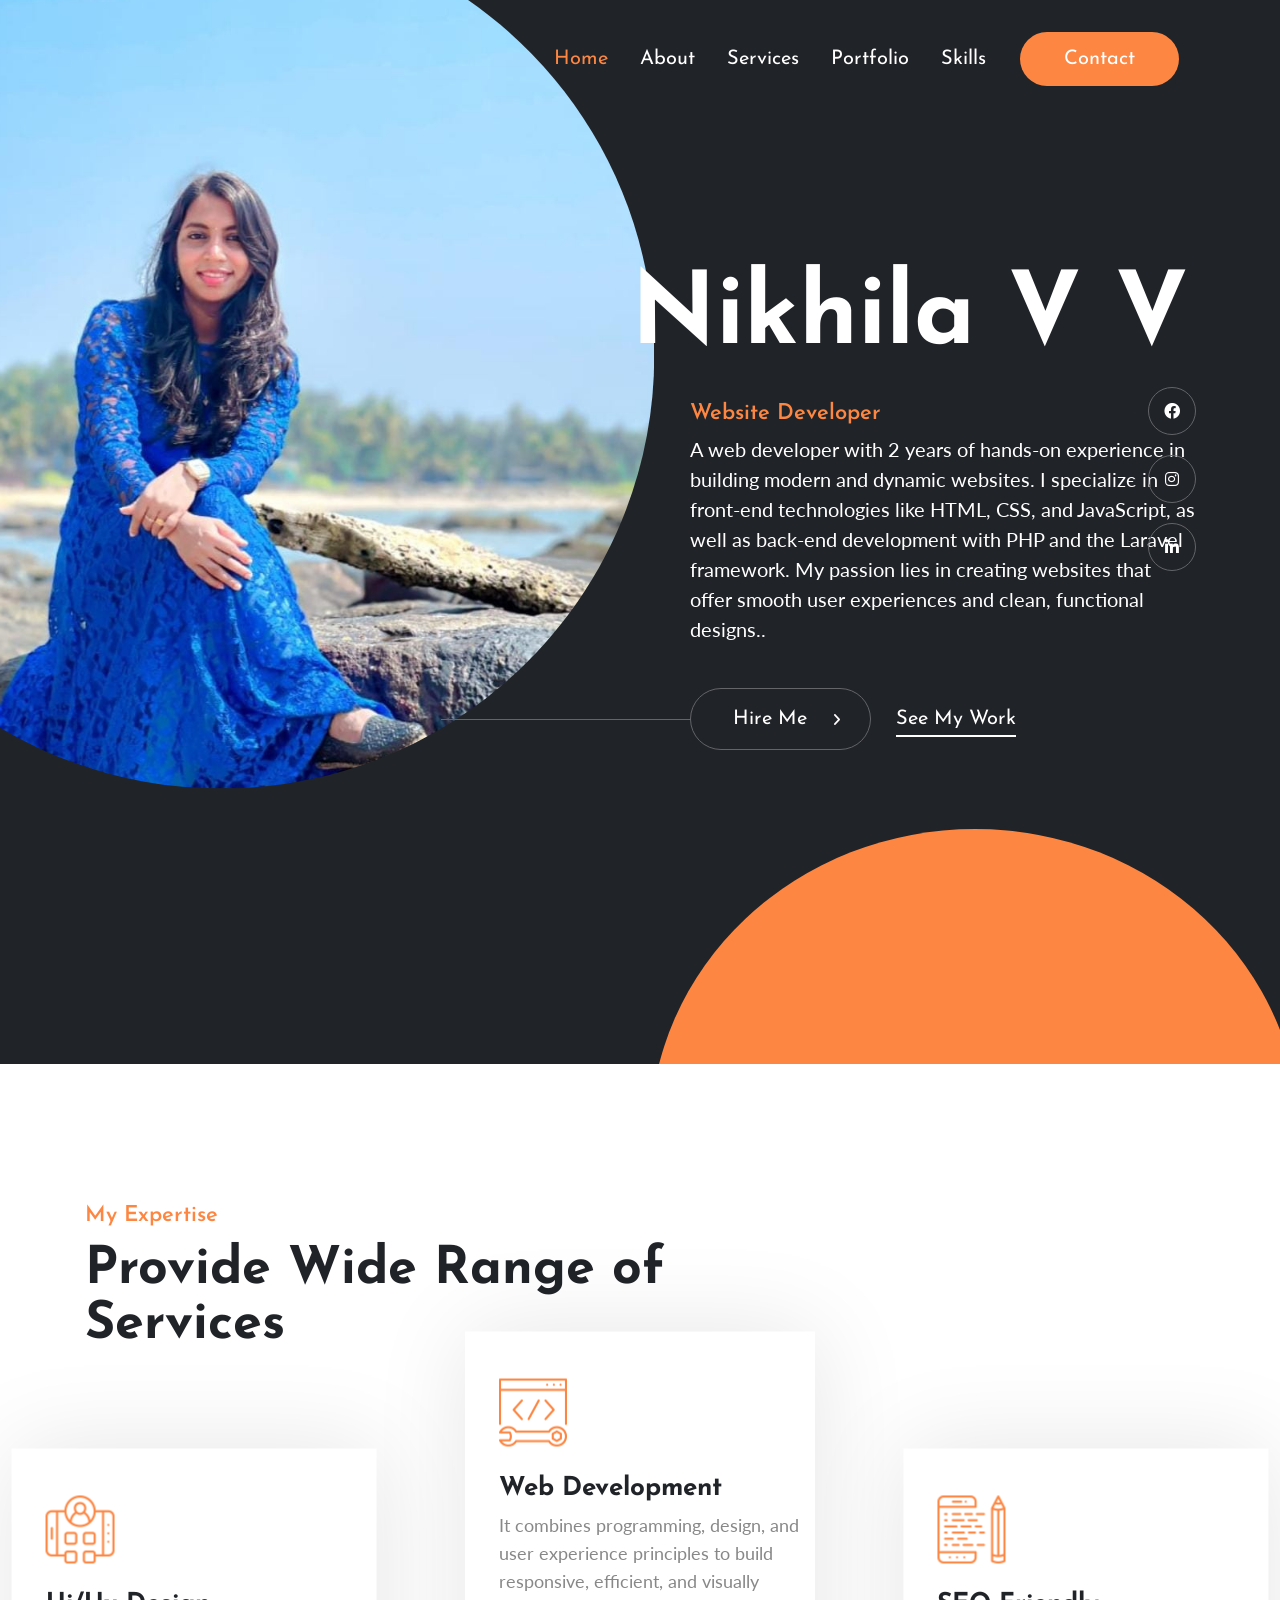
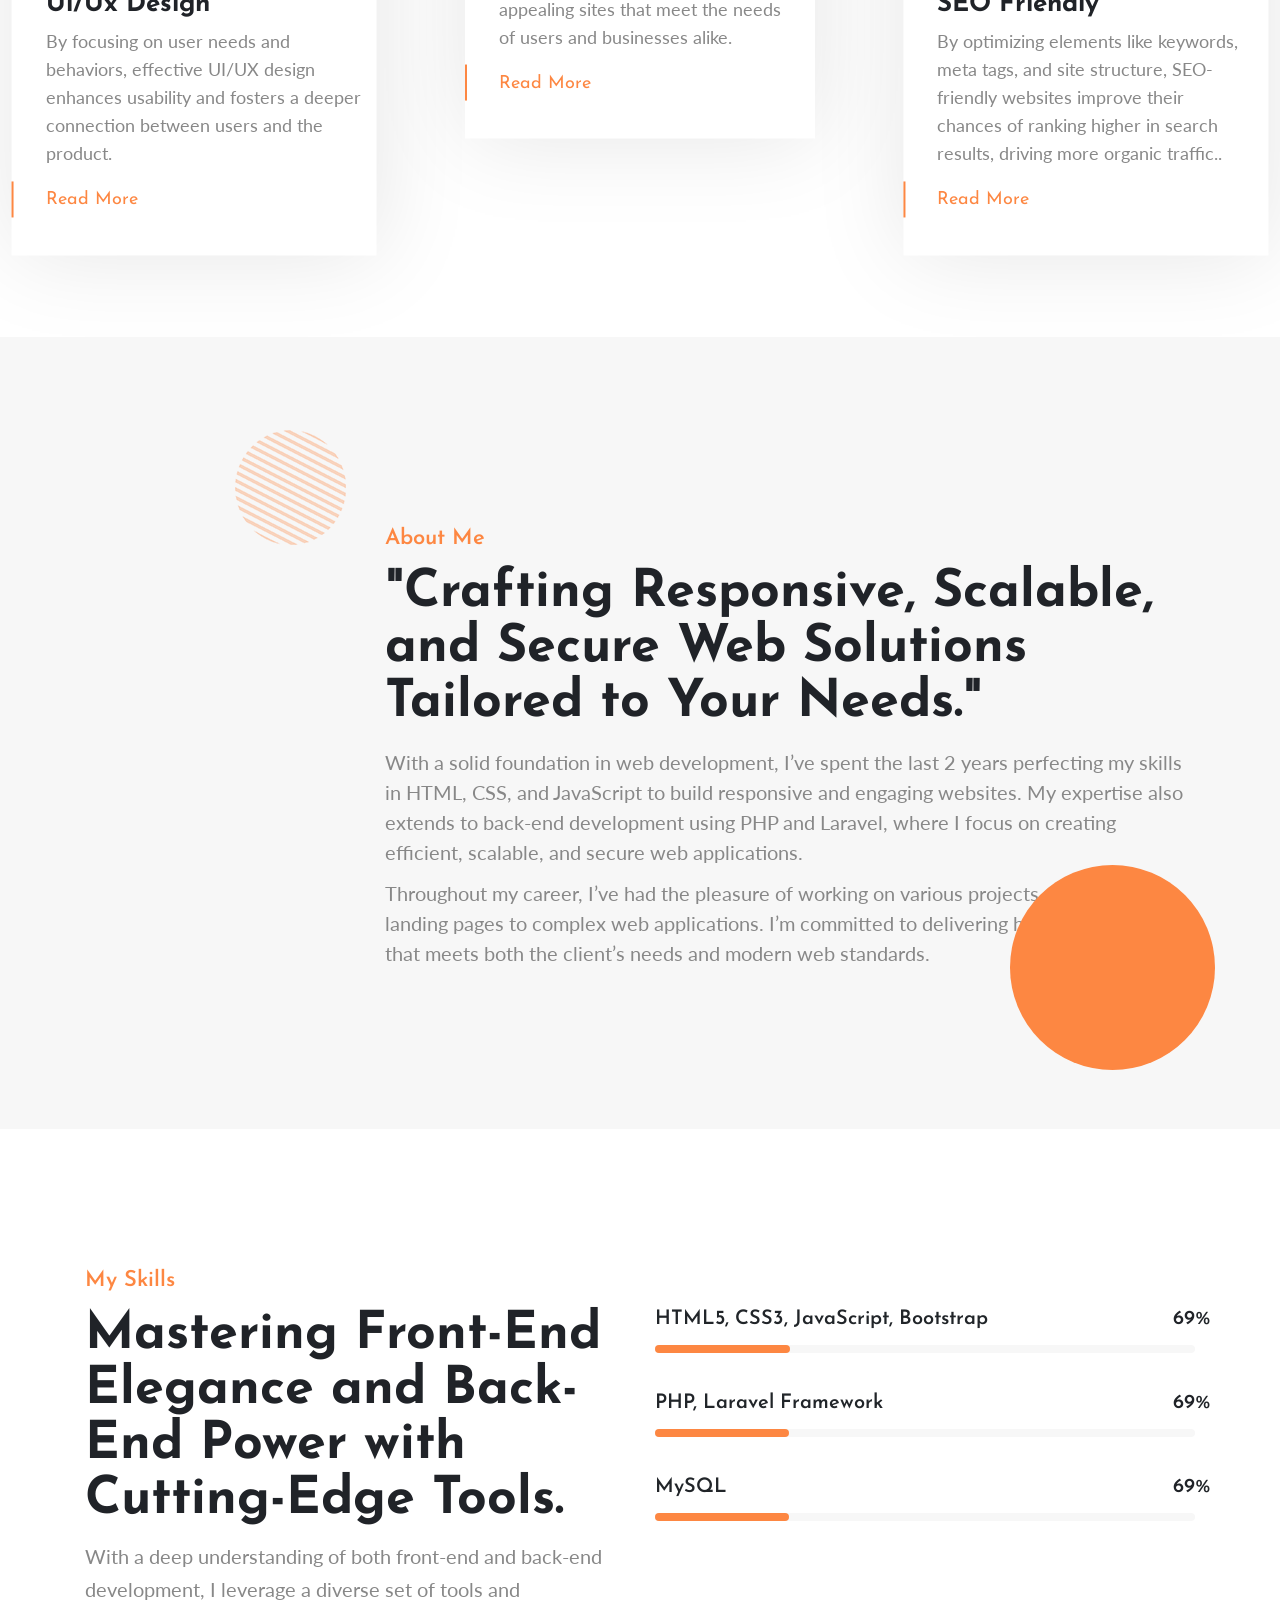
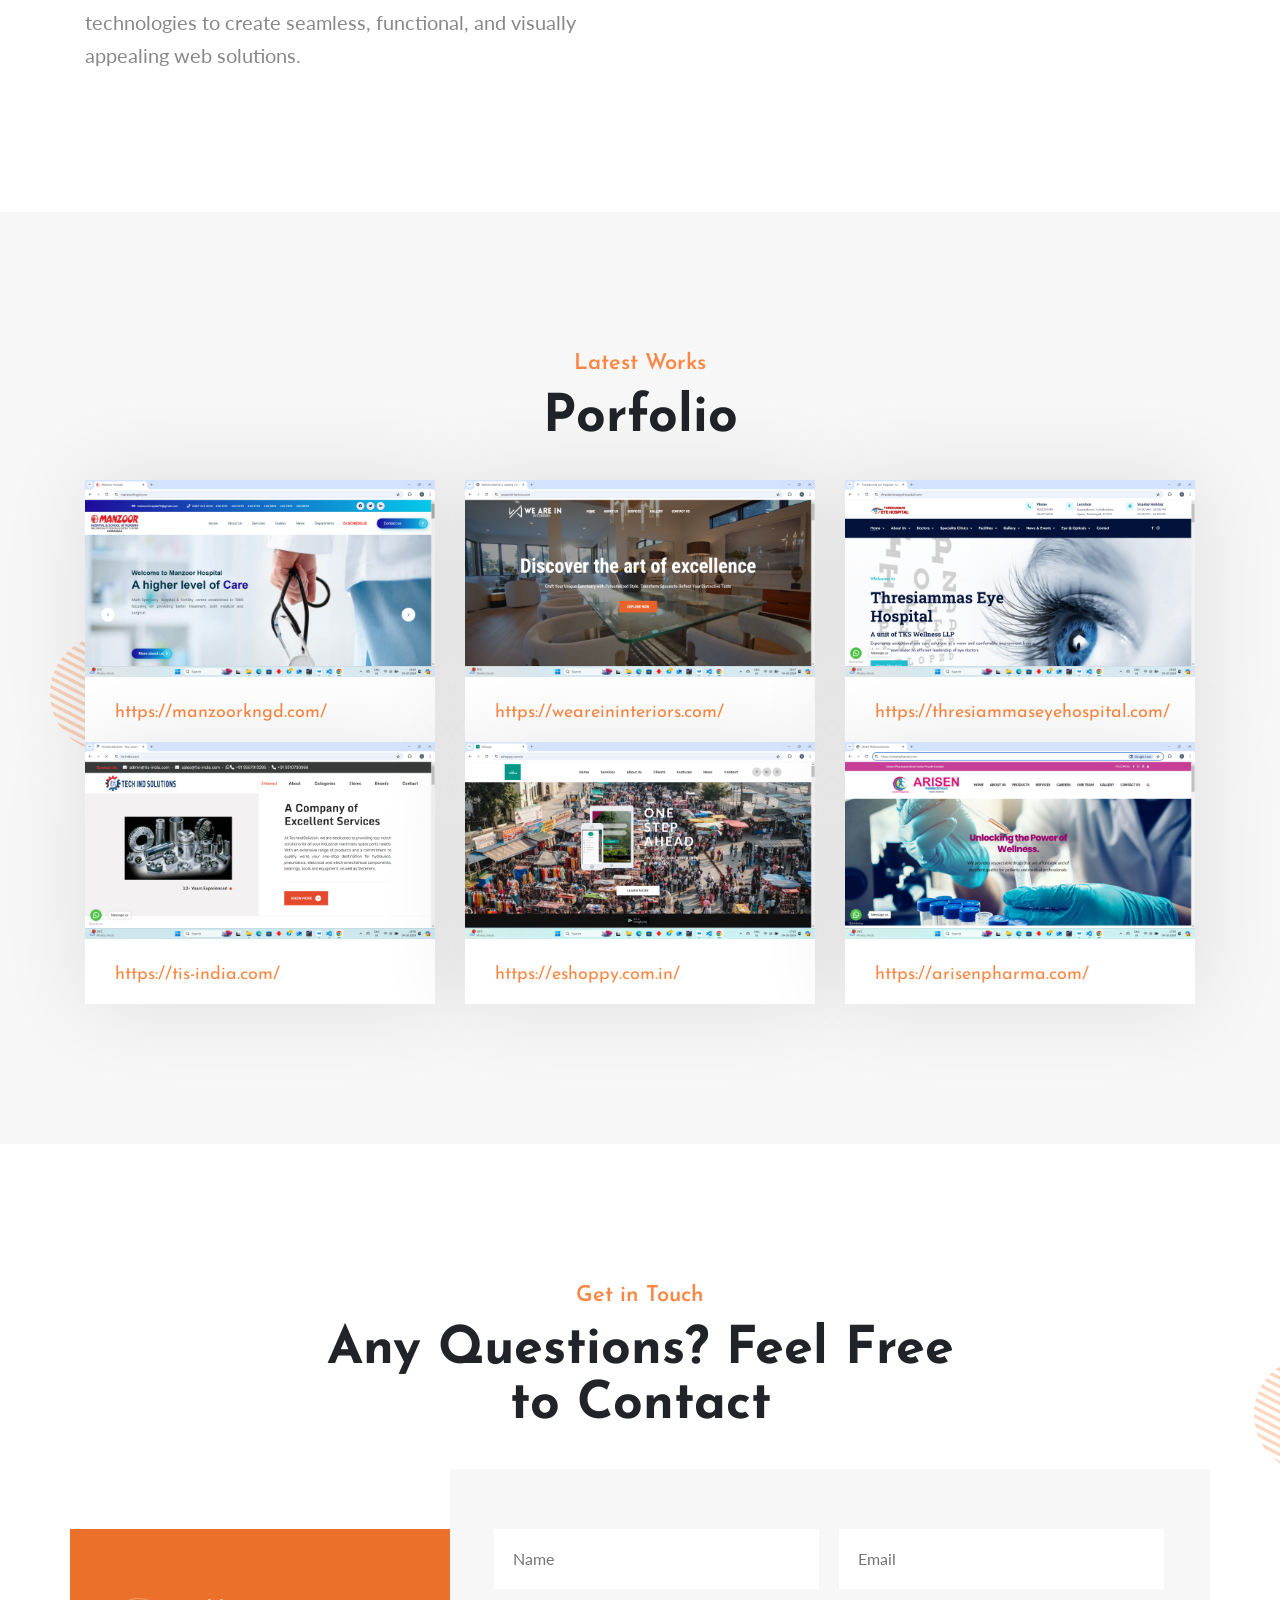
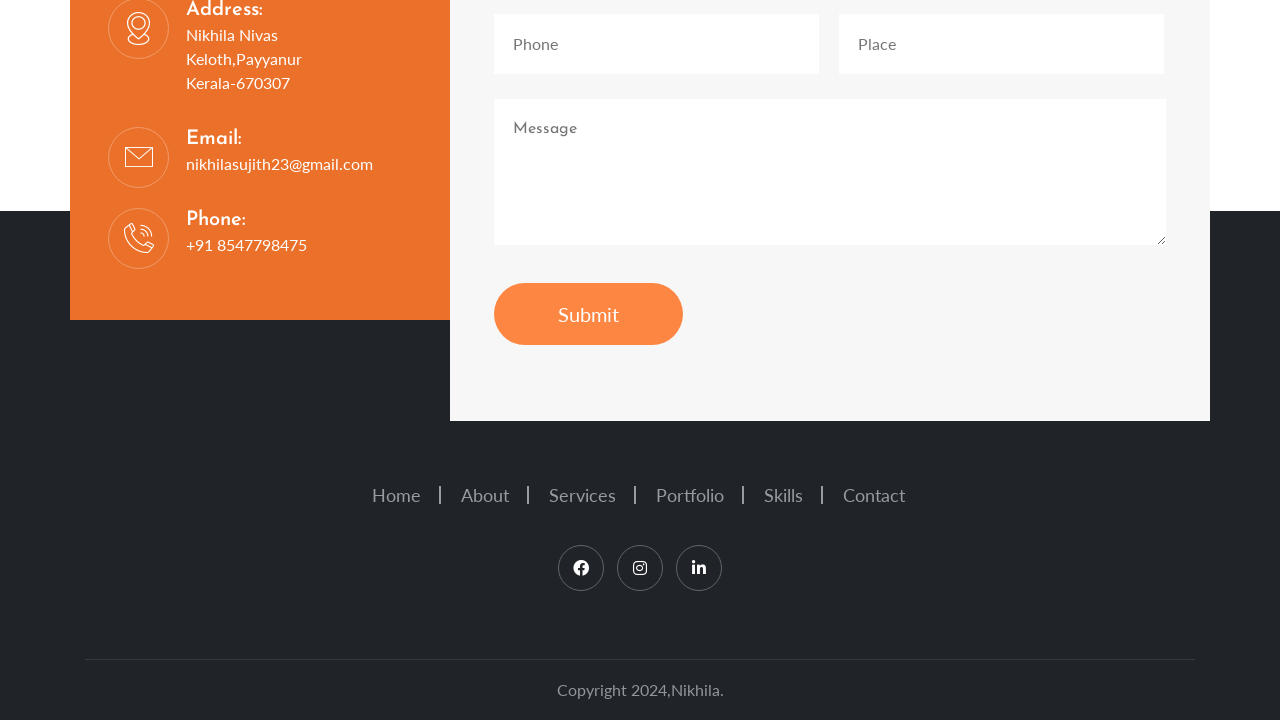
==== commit 5739913a: "Update index.html" ====
--- a/index.html
+++ b/index.html
@@ -3,20 +3,18 @@
    
 
 <head>
-      <meta name="viewport" content="width=device-width, initial-scale=1">
       <meta name="viewport" content="width=device-width, initial-scale=1.0">
       <meta http-equiv="Content-Type" content="text/html; charset=utf-8"/>
       <link rel="stylesheet" href="../../pro.fontawesome.com/releases/v5.10.0/css/all.css" integrity="sha384-AYmEC3Yw5cVb3ZcuHtOA93w35dYTsvhLPVnYs9eStHfGJvOvKxVfELGroGkvsg+p" crossorigin="anonymous"/>
-      <!-- <link rel="stylesheet" href="assets/css/animate.css"> -->
+     
       <link rel="stylesheet" href="assets/css/aos.css"> 
-      <!-- <link rel="stylesheet" href="assets/css/owl.carousel.min.css">
-      <link rel="stylesheet" href="assets/css/owl.theme.default.min.css"> -->
+     
       <link rel="stylesheet" href="assets/bootstarp/bootstrap.min.css">
       <link rel="stylesheet" href="assets/css/super-classes.css">
       <link rel="stylesheet" href="assets/css/style.css">
       <link rel="stylesheet" href="assets/css/mobile.css">
       <link rel="stylesheet" href="https://cdnjs.cloudflare.com/ajax/libs/font-awesome/6.0.0-beta3/css/all.min.css">
-      <script src="https://ajax.googleapis.com/ajax/libs/jquery/3.5.1/jquery.min.js"></script>
+     <script defer src="https://ajax.googleapis.com/ajax/libs/jquery/3.5.1/jquery.min.js"></script>
 
       <title>Nikhila V V - Website Developer | Front-End & Back-End Developer</title>
 <meta name="description" content="Nikhila V V is a web developer with 2 years of experience in creating modern, responsive websites. Specializing in HTML, CSS, JavaScript, PHP, and Laravel. Hire for smooth and functional website designs.">
@@ -39,11 +37,7 @@
          <div class="container">
             <header id="header-con">
                <nav class="navbar navbar-expand-lg navbar-light">
-                  <!-- <a class="navbar-brand" href="#">
-                     <figure class="mb-0">
-                        <img src="assets/image/navbar-icon.png" alt="navbar-icon">
-                     </figure>
-                  </a> -->
+                 
                   <button class="navbar-toggler collapsed" type="button" data-toggle="collapse" data-target="#navbarSupportedContent" aria-controls="navbarSupportedContent" aria-expanded="false" aria-label="Toggle navigation">
                   <span class="navbar-toggler-icon"></span>
                   <span class="navbar-toggler-icon"></span>
@@ -110,9 +104,9 @@
                </ul>
             </div>
          </div>
-         <!-- banner-con -->
+        
       </section>
-      <!-- banner section -->
+      
       <!-- service section -->
       <div class="service-sec w-100 float-left padding-top padding-bottom position-relative" id="service">
          <div class="container">
@@ -1093,4 +1087,4 @@
    </body>
 
 
-</html>+</html>
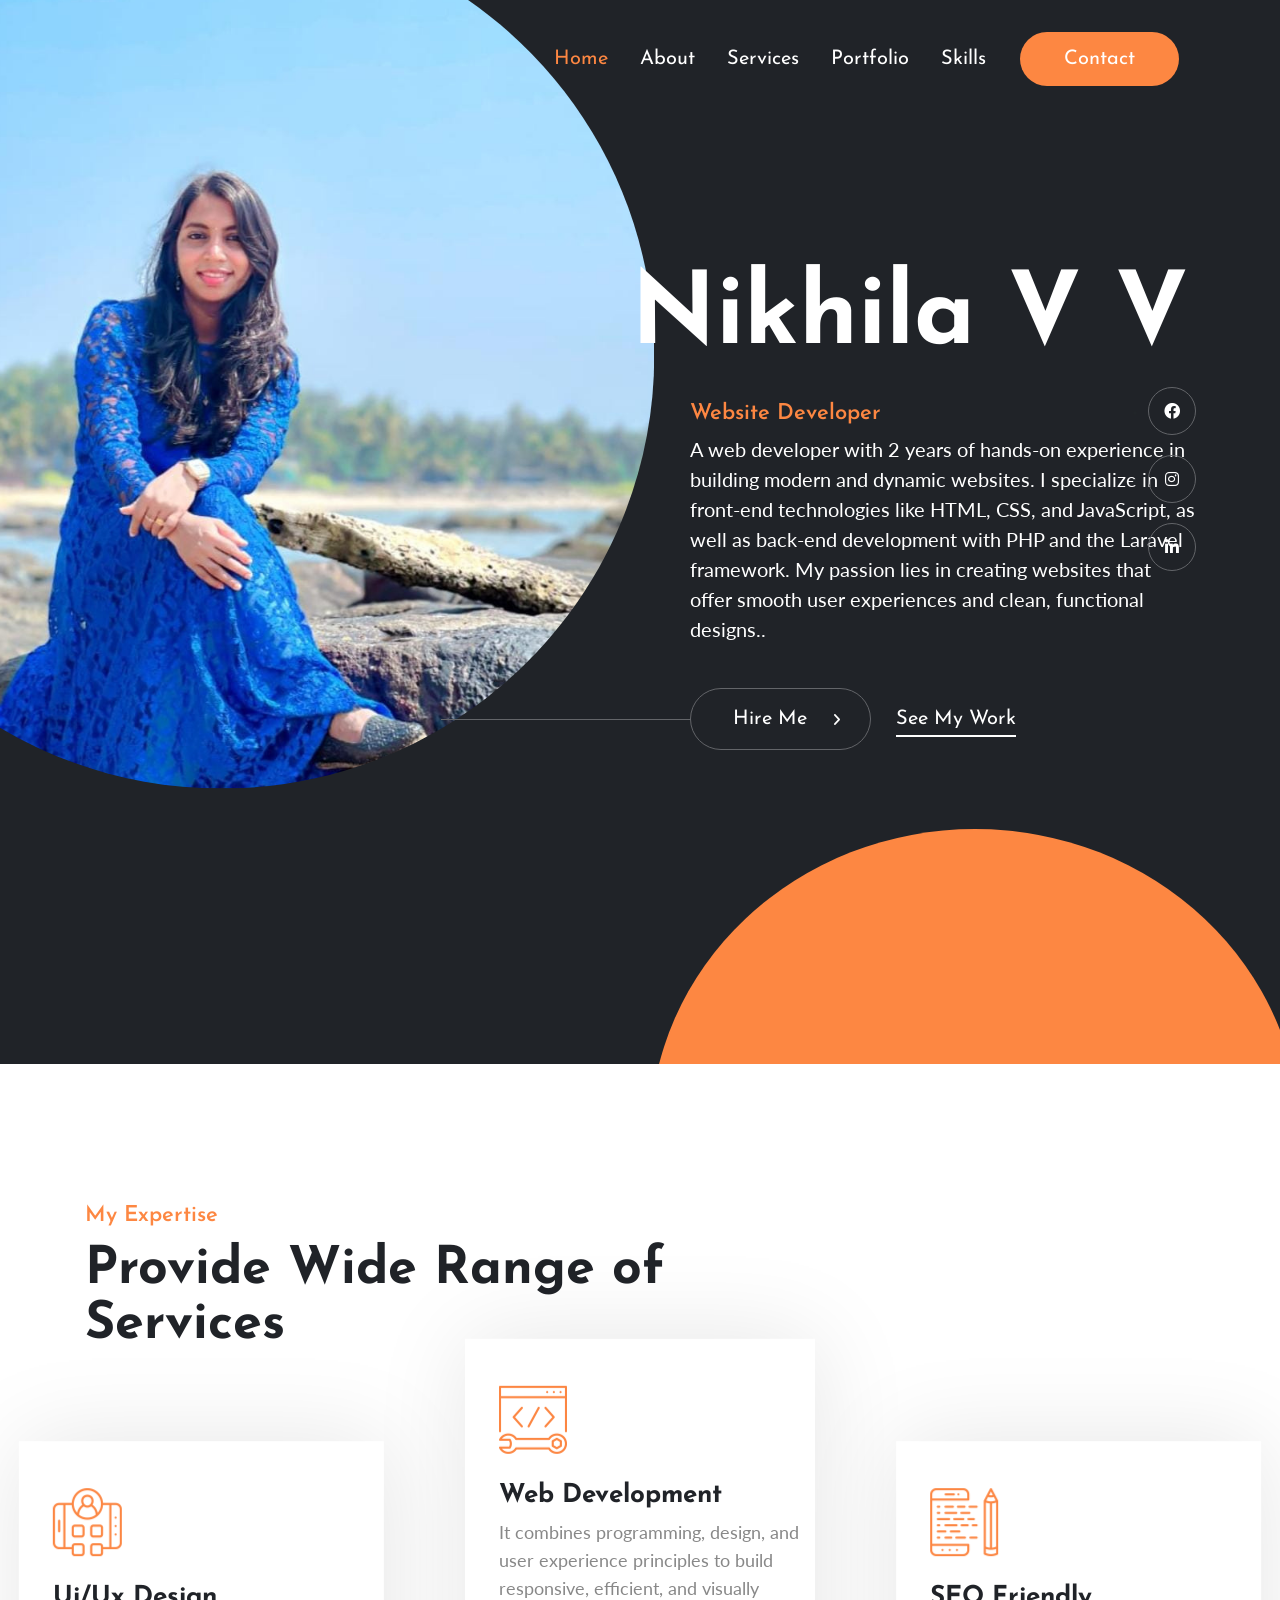
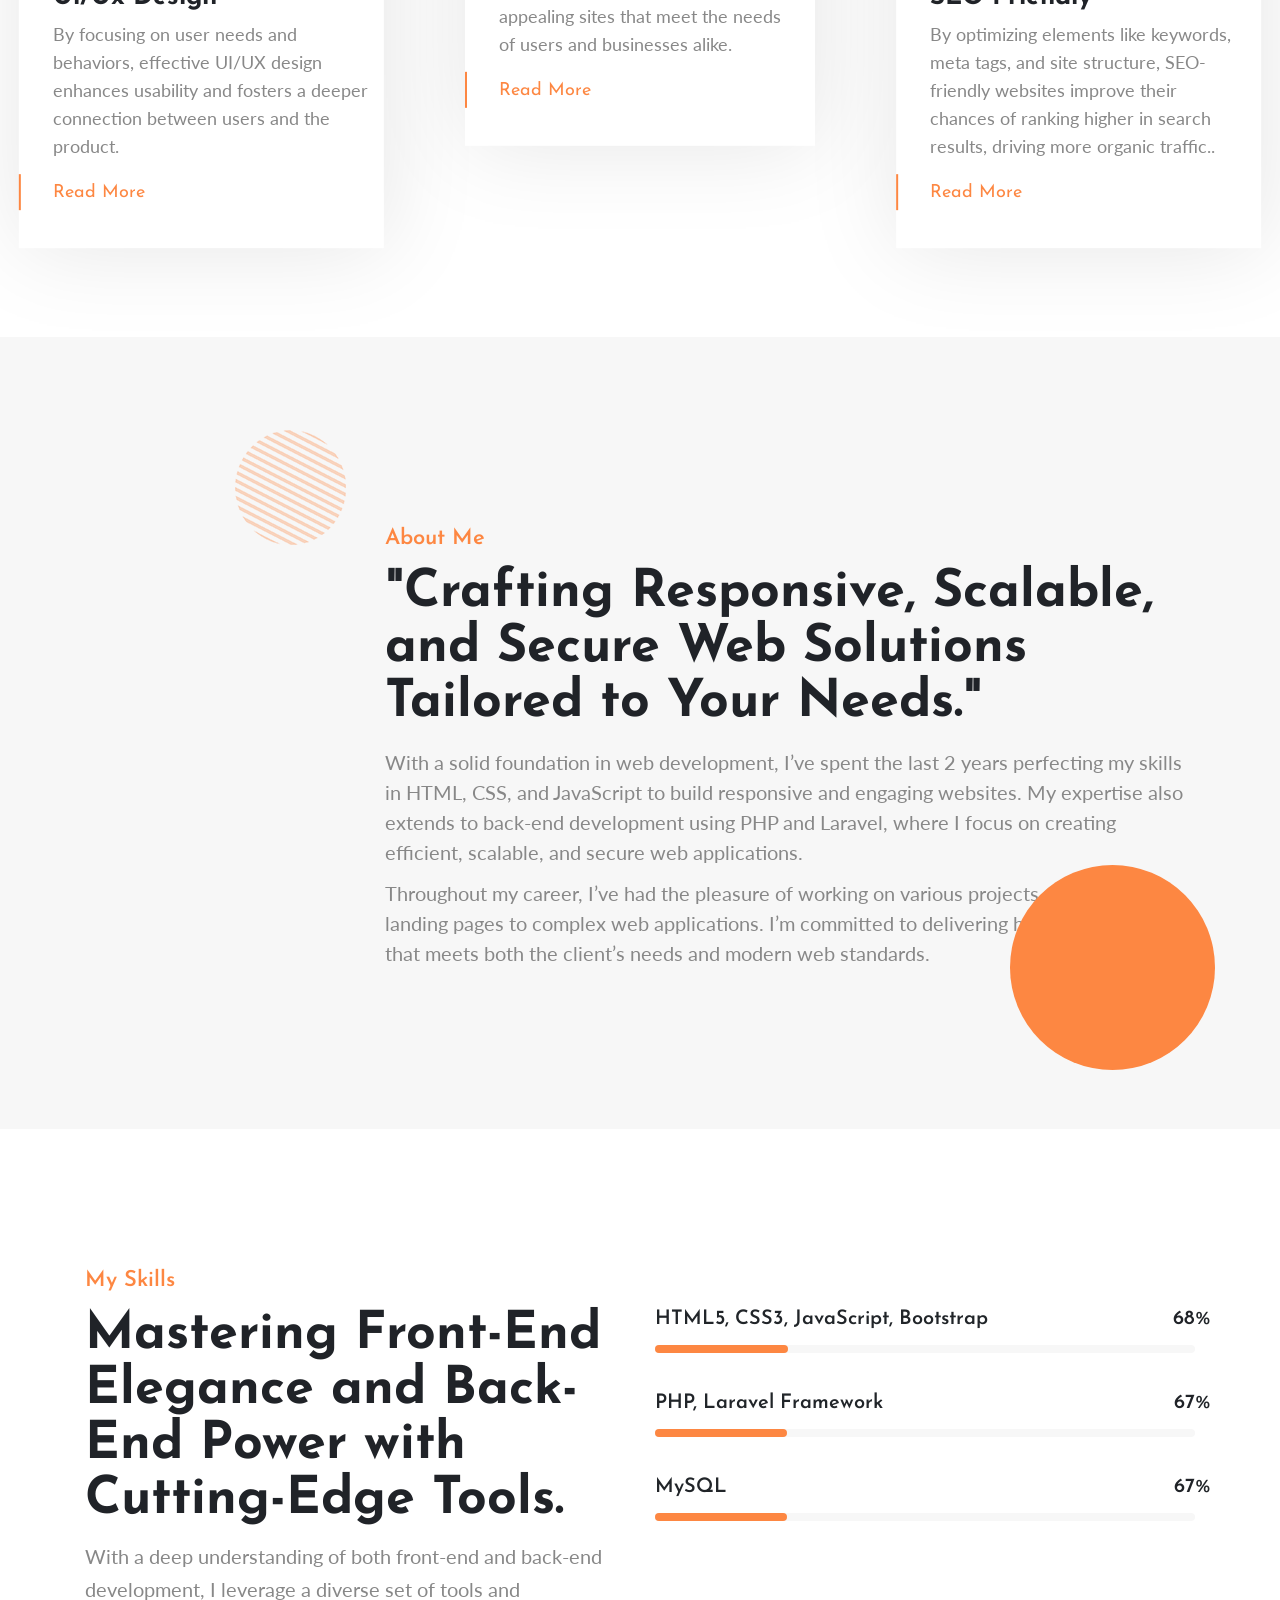
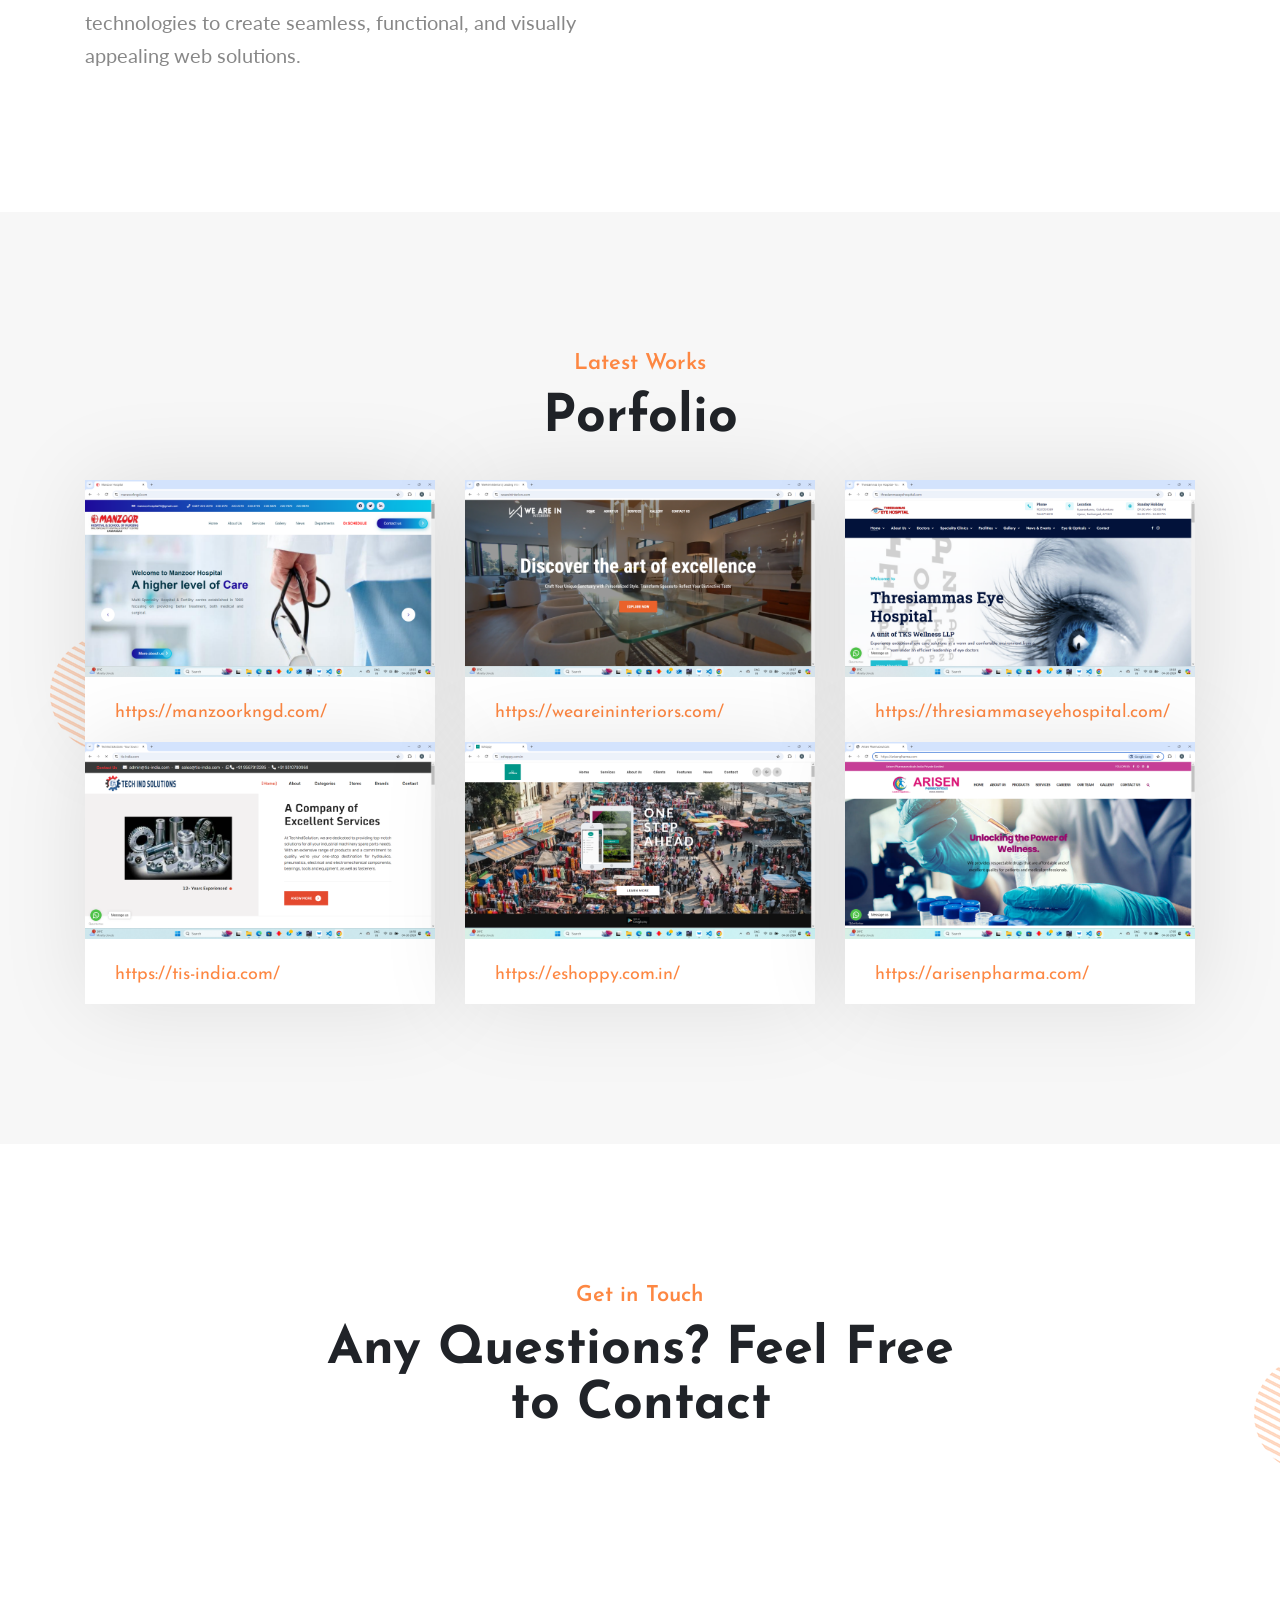
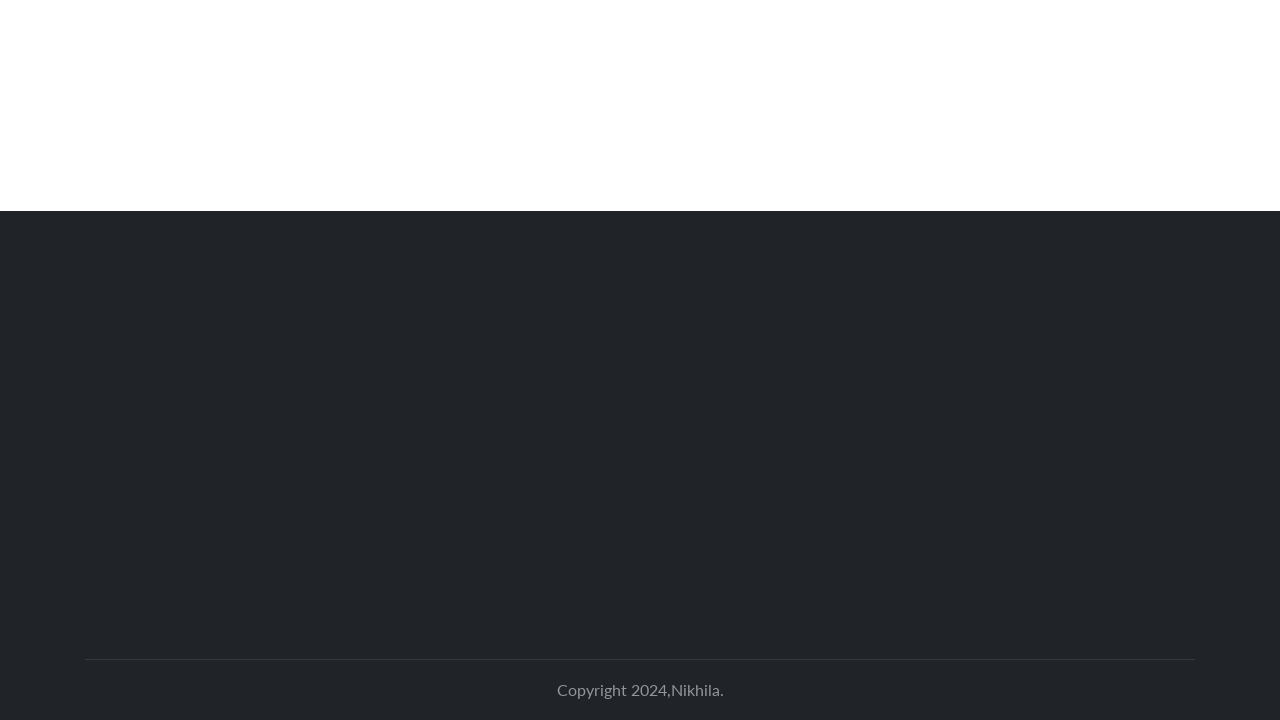
==== commit 65941e24: "updated img class to lazy loading" ====
--- a/index.html
+++ b/index.html
@@ -118,7 +118,7 @@
                <div class="col-lg-4 col-md-4 pl-md-0">
                   <div class="service-box position-relative" data-aos="fade-up-right" data-aos-duration="700">
                      <figure>
-                        <img src="assets/image/service-icon1-img.png" alt="service-icon1-img">
+                        <img src="assets/image/service-icon1-img.png" loading="lazy" alt="service-icon1-img">
                      </figure>
                      <h4>Ui/Ux Design</h4>
                      <p>By focusing on user needs and behaviors, effective UI/UX design enhances usability and fosters a deeper connection between users and the product.</p>
@@ -128,7 +128,7 @@
                <div class="col-lg-4 col-md-4">
                   <div class="service-box position-relative" data-aos="fade-down" data-aos-duration="700">
                      <figure>
-                        <img src="assets/image/service-icon2-img.png" alt="service-icon2-img">
+                        <img src="assets/image/service-icon2-img.png" loading="lazy" alt="service-icon2-img">
                      </figure>
                      <h4>Web Development</h4>
                      <p> It combines programming, design, and user experience principles to build responsive, efficient, and visually appealing sites that meet the needs of users and businesses alike.</p>
@@ -138,7 +138,7 @@
                <div class="col-lg-4 col-md-4 pr-md-0">
                   <div class="service-box position-relative" data-aos="fade-up-left" data-aos-duration="700">
                      <figure>
-                        <img src="assets/image/service-icon3-img.png" alt="service-icon3-img">
+                        <img src="assets/image/service-icon3-img.png" loading="lazy" alt="service-icon3-img">
                      </figure>
                      <h4>SEO Friendly</h4>
                      <p>By optimizing elements like keywords, meta tags, and site structure, SEO-friendly websites improve their chances of ranking higher in search results, driving more organic traffic..</p>
@@ -220,7 +220,7 @@
                <div class="col-lg-4 col-md-4">
                   <div class="blog-item" data-aos="zoom-in-right" data-aos-duration="700">
                      <figure class="mb-0">
-                        <img src="assets/image/proj1.png" alt="blog-img1">
+                        <img src="assets/image/proj1.png" loading="lazy" alt="blog-img1">
                      </figure>
                      <div class="blog-content">
                         <div class="blog-text w-100 float-left">
@@ -233,7 +233,7 @@
                <div class="col-lg-4 col-md-4">
                   <div class="blog-item" data-aos="zoom-out-up" data-aos-duration="700">
                      <figure class="mb-0">
-                        <img src="assets/image/proj5.png" alt="blog-img2">
+                        <img src="assets/image/proj5.png" loading="lazy" alt="blog-img2">
                      </figure>
                      <div class="blog-content">
                         <div class="blog-text w-100 float-left">
@@ -260,7 +260,7 @@
                <div class="col-lg-4 col-md-4">
                   <div class="blog-item" data-aos="zoom-in-left" data-aos-duration="700">
                      <figure class="mb-0">
-                        <img src="assets/image/tis.png" alt="blog-img3">
+                        <img src="assets/image/tis.png" loading="lazy" alt="blog-img3">
                      </figure>
                      <div class="blog-content">
                         <div class="blog-text w-100 float-left">
@@ -273,7 +273,7 @@
                <div class="col-lg-4 col-md-4">
                   <div class="blog-item" data-aos="zoom-in-left" data-aos-duration="700">
                      <figure class="mb-0">
-                        <img src="assets/image/eshoppy.png" alt="blog-img3">
+                        <img src="assets/image/eshoppy.png" loading="lazy" alt="blog-img3">
                      </figure>
                      <div class="blog-content">
                         <div class="blog-text w-100 float-left">
@@ -287,7 +287,7 @@
                <div class="col-lg-4 col-md-4">
                   <div class="blog-item" data-aos="zoom-in-left" data-aos-duration="700">
                      <figure class="mb-0">
-                        <img src="assets/image/arisen.png" alt="blog-img3">
+                        <img src="assets/image/arisen.png" loading="lazy" alt="blog-img3">
                      </figure>
                      <div class="blog-content">
                         <div class="blog-text w-100 float-left">
@@ -315,7 +315,7 @@
                      <ul class="list-unstyled mb-0">
                         <li class="position-relative">
                            <figure class="mb-0 d-flex position-absolute align-items-center justify-content-center">
-                              <img src="assets/image/form-location-img.png" alt="form-location-img">
+                              <img src="assets/image/form-location-img.png" loading="lazy" alt="form-location-img">
                            </figure>
                            <div class="form-right-content">
                               <h5>Address:</h5>
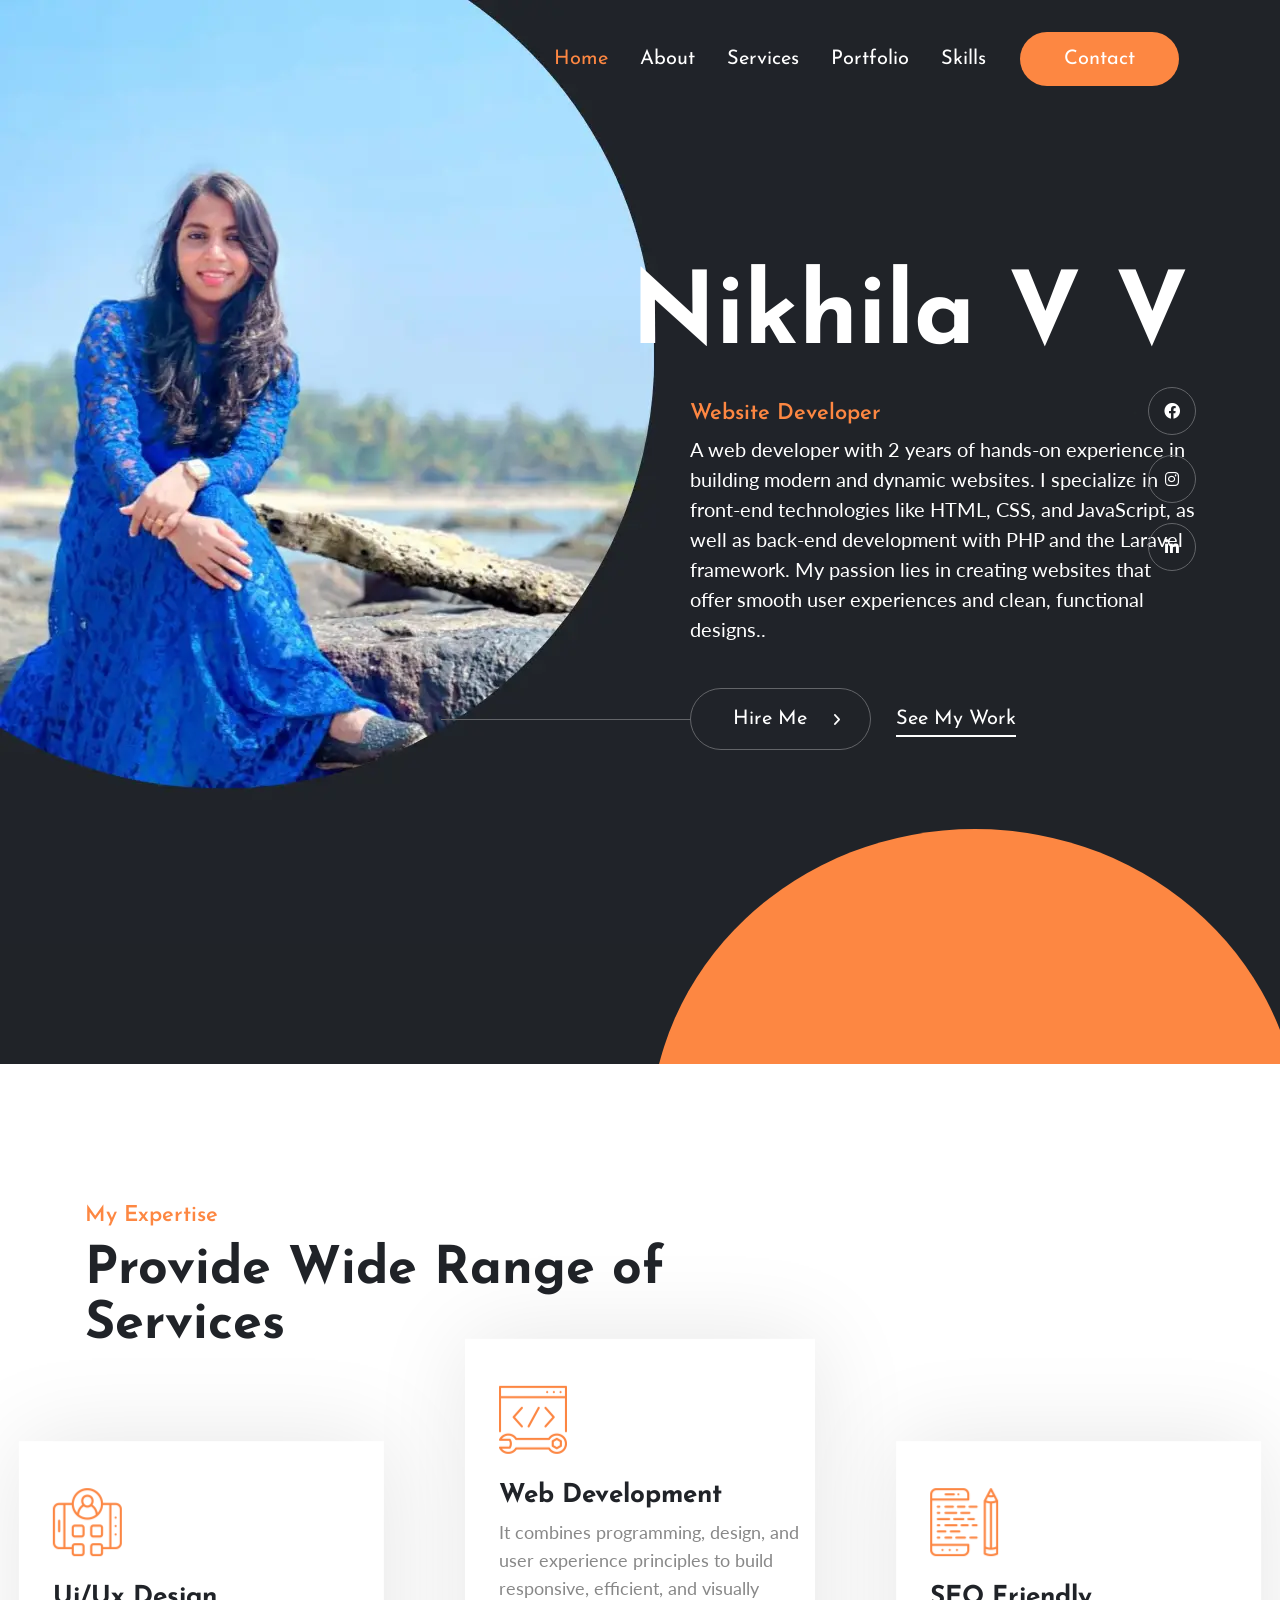
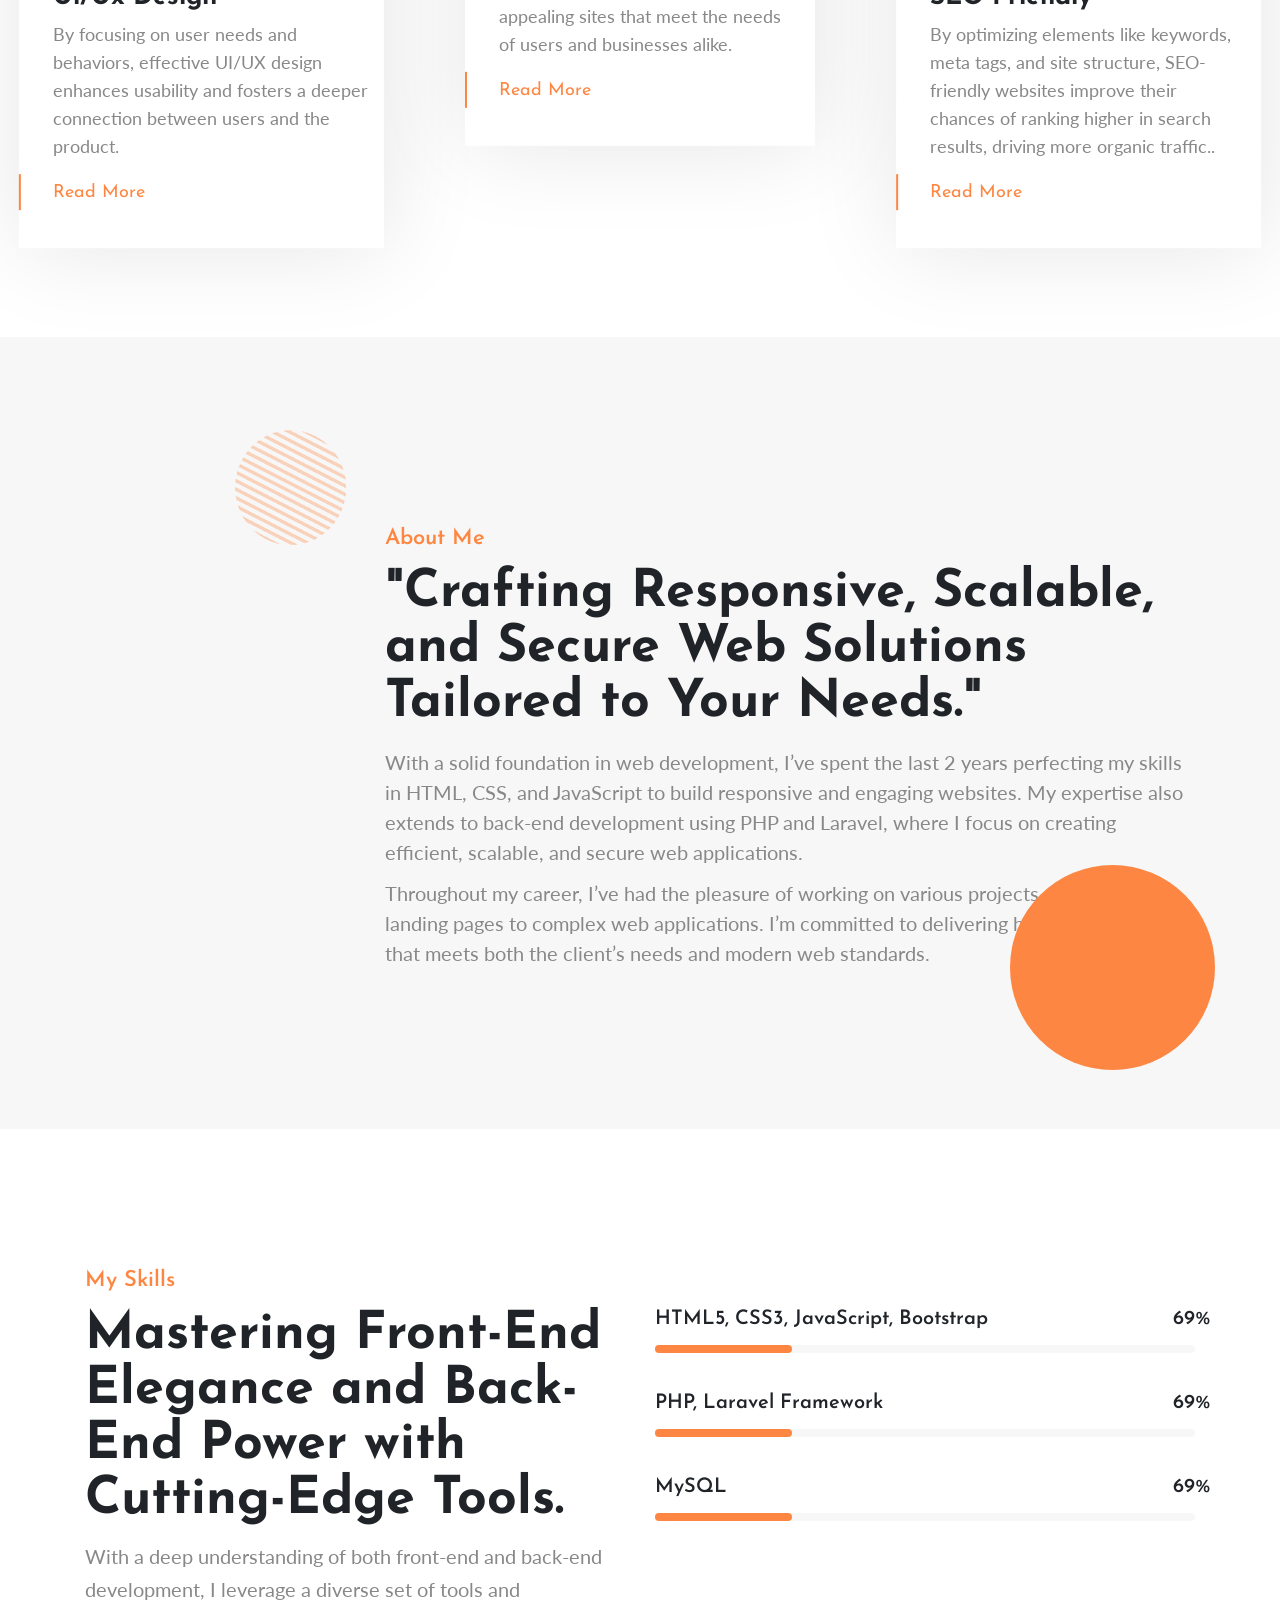
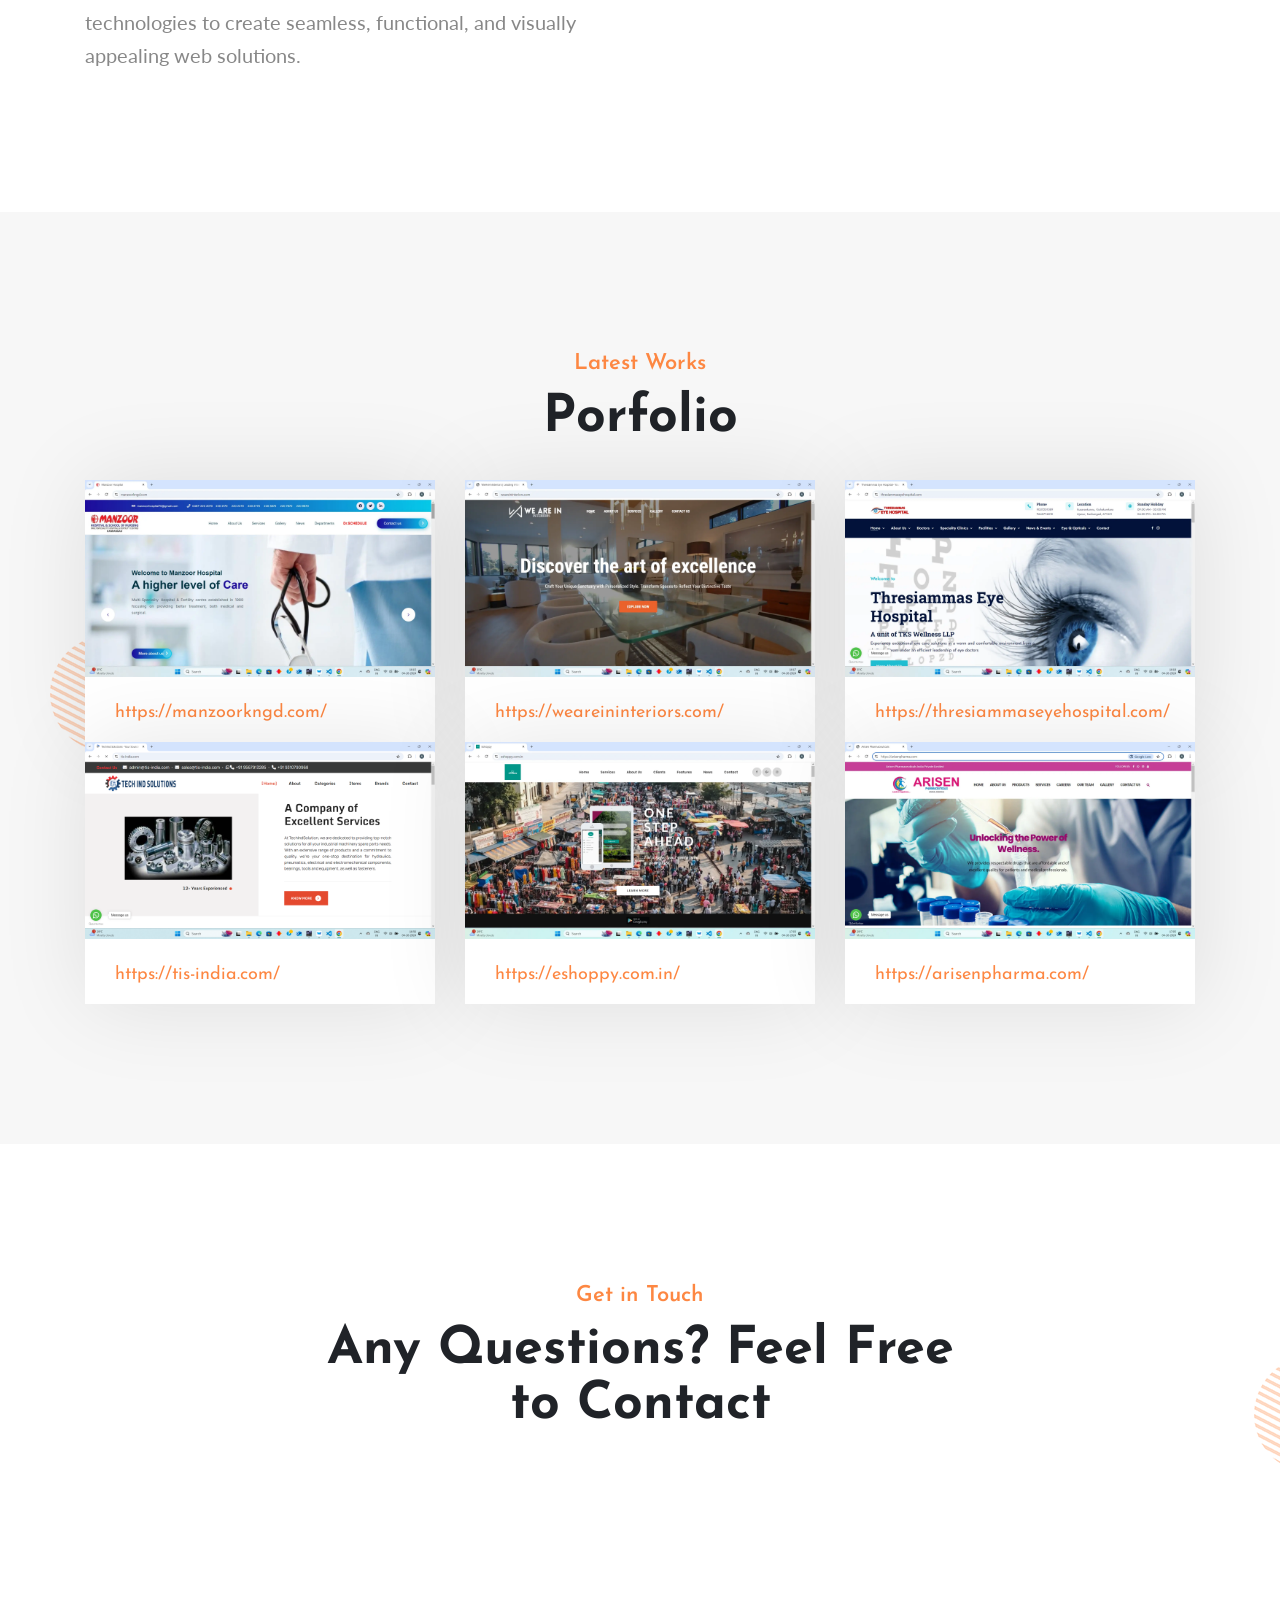
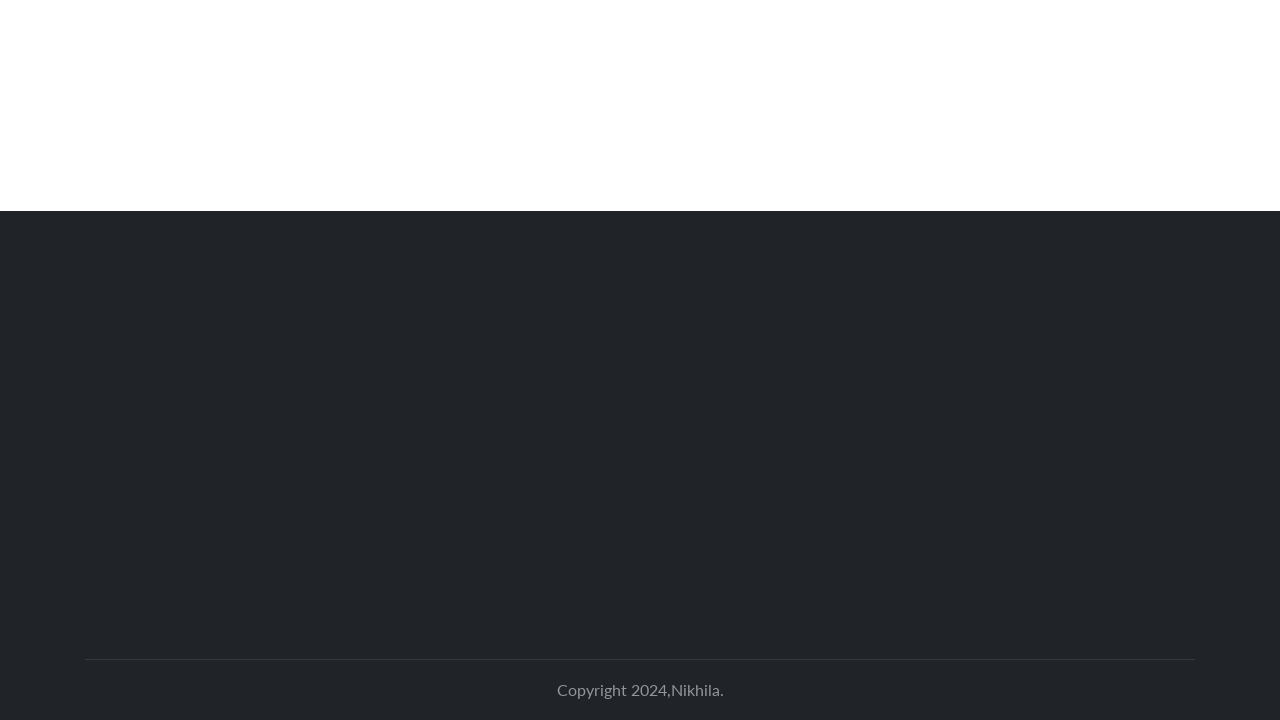
==== commit 966eac9a: "Update index.html and changed to webp file" ====
--- a/index.html
+++ b/index.html
@@ -220,7 +220,7 @@
                <div class="col-lg-4 col-md-4">
                   <div class="blog-item" data-aos="zoom-in-right" data-aos-duration="700">
                      <figure class="mb-0">
-                        <img src="assets/image/proj1.png" loading="lazy" alt="blog-img1">
+                        <img src="assets/image/proj1.webp" loading="lazy" alt="blog-img1">
                      </figure>
                      <div class="blog-content">
                         <div class="blog-text w-100 float-left">
@@ -233,7 +233,7 @@
                <div class="col-lg-4 col-md-4">
                   <div class="blog-item" data-aos="zoom-out-up" data-aos-duration="700">
                      <figure class="mb-0">
-                        <img src="assets/image/proj5.png" loading="lazy" alt="blog-img2">
+                        <img src="assets/image/proj5.webp" loading="lazy" alt="blog-img2">
                      </figure>
                      <div class="blog-content">
                         <div class="blog-text w-100 float-left">
@@ -246,7 +246,7 @@
                <div class="col-lg-4 col-md-4">
                   <div class="blog-item" data-aos="zoom-in-left" data-aos-duration="700">
                      <figure class="mb-0">
-                        <img src="assets/image/proj7.png" alt="blog-img3">
+                        <img src="assets/image/proj7.webp" alt="blog-img3">
                      </figure>
                      <div class="blog-content">
                         <div class="blog-text w-100 float-left">
@@ -273,7 +273,7 @@
                <div class="col-lg-4 col-md-4">
                   <div class="blog-item" data-aos="zoom-in-left" data-aos-duration="700">
                      <figure class="mb-0">
-                        <img src="assets/image/eshoppy.png" loading="lazy" alt="blog-img3">
+                        <img src="assets/image/eshoppy.webp" loading="lazy" alt="blog-img3">
                      </figure>
                      <div class="blog-content">
                         <div class="blog-text w-100 float-left">
@@ -287,7 +287,7 @@
                <div class="col-lg-4 col-md-4">
                   <div class="blog-item" data-aos="zoom-in-left" data-aos-duration="700">
                      <figure class="mb-0">
-                        <img src="assets/image/arisen.png" loading="lazy" alt="blog-img3">
+                        <img src="assets/image/arisen.webp" loading="lazy" alt="blog-img3">
                      </figure>
                      <div class="blog-content">
                         <div class="blog-text w-100 float-left">
--- a/assets/css/style.css
+++ b/assets/css/style.css
@@ -141,7 +141,7 @@
 }
 .banner-con::before {
     content: "";
-    background: url(../image/nikhi.png) no-repeat top left;
+    background: url(../image/nikhi.webp) no-repeat top left;
     position: absolute;
     top: 0;
     left: 0;
@@ -1336,4 +1336,4 @@
 }
 #cslider .active .slider-text{
     display: table;
-}+}
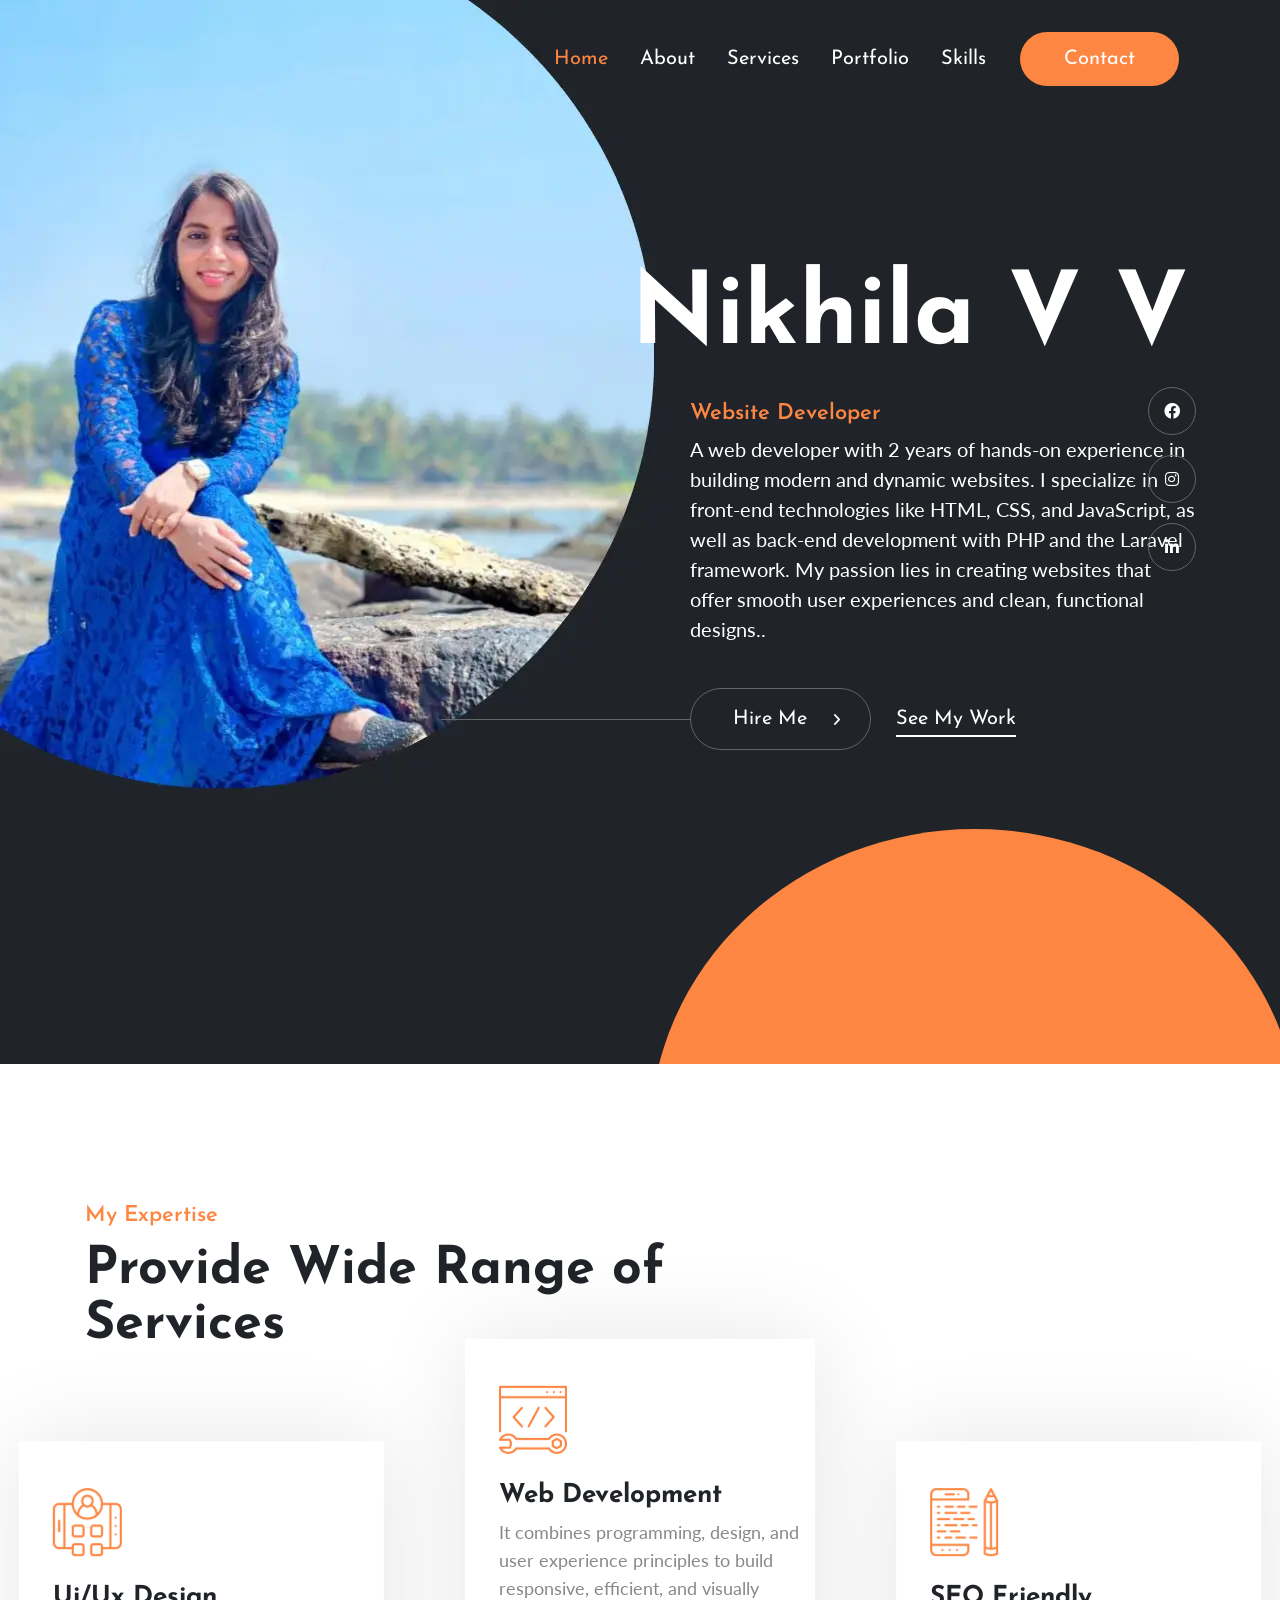
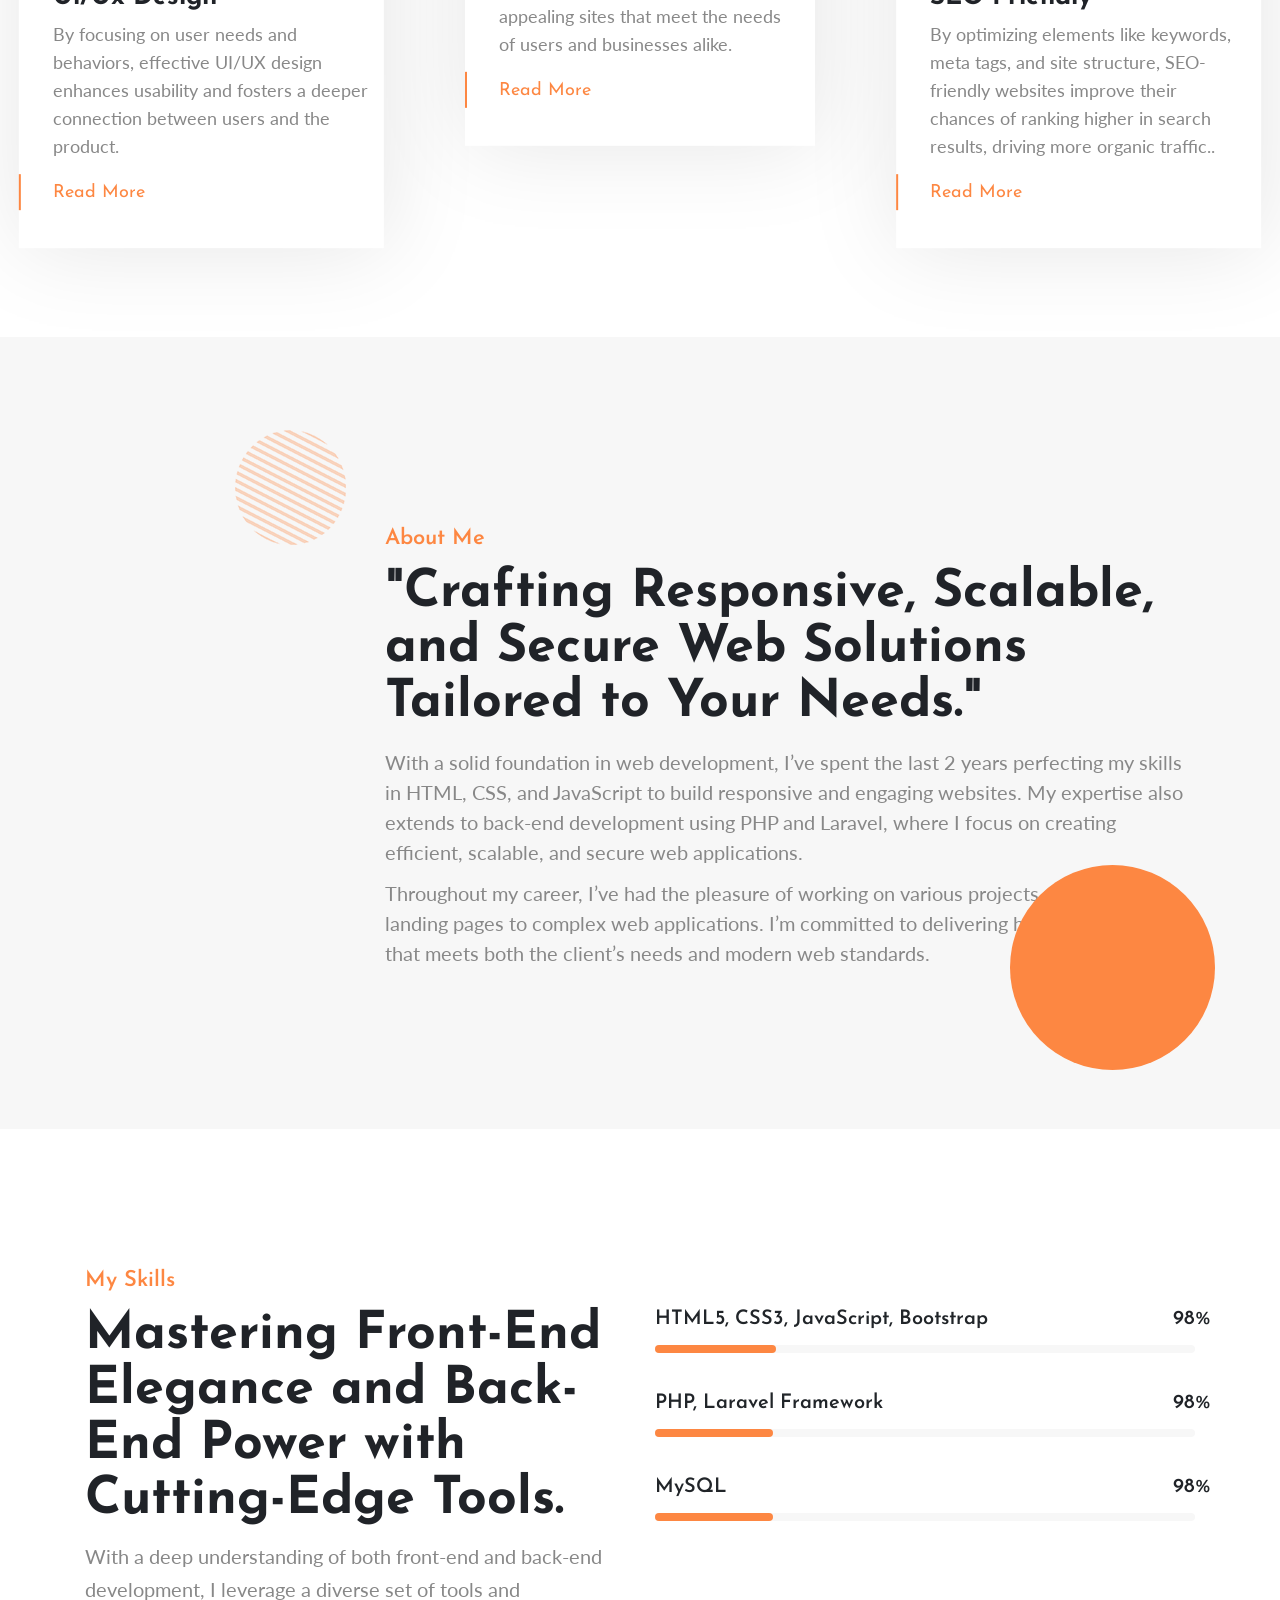
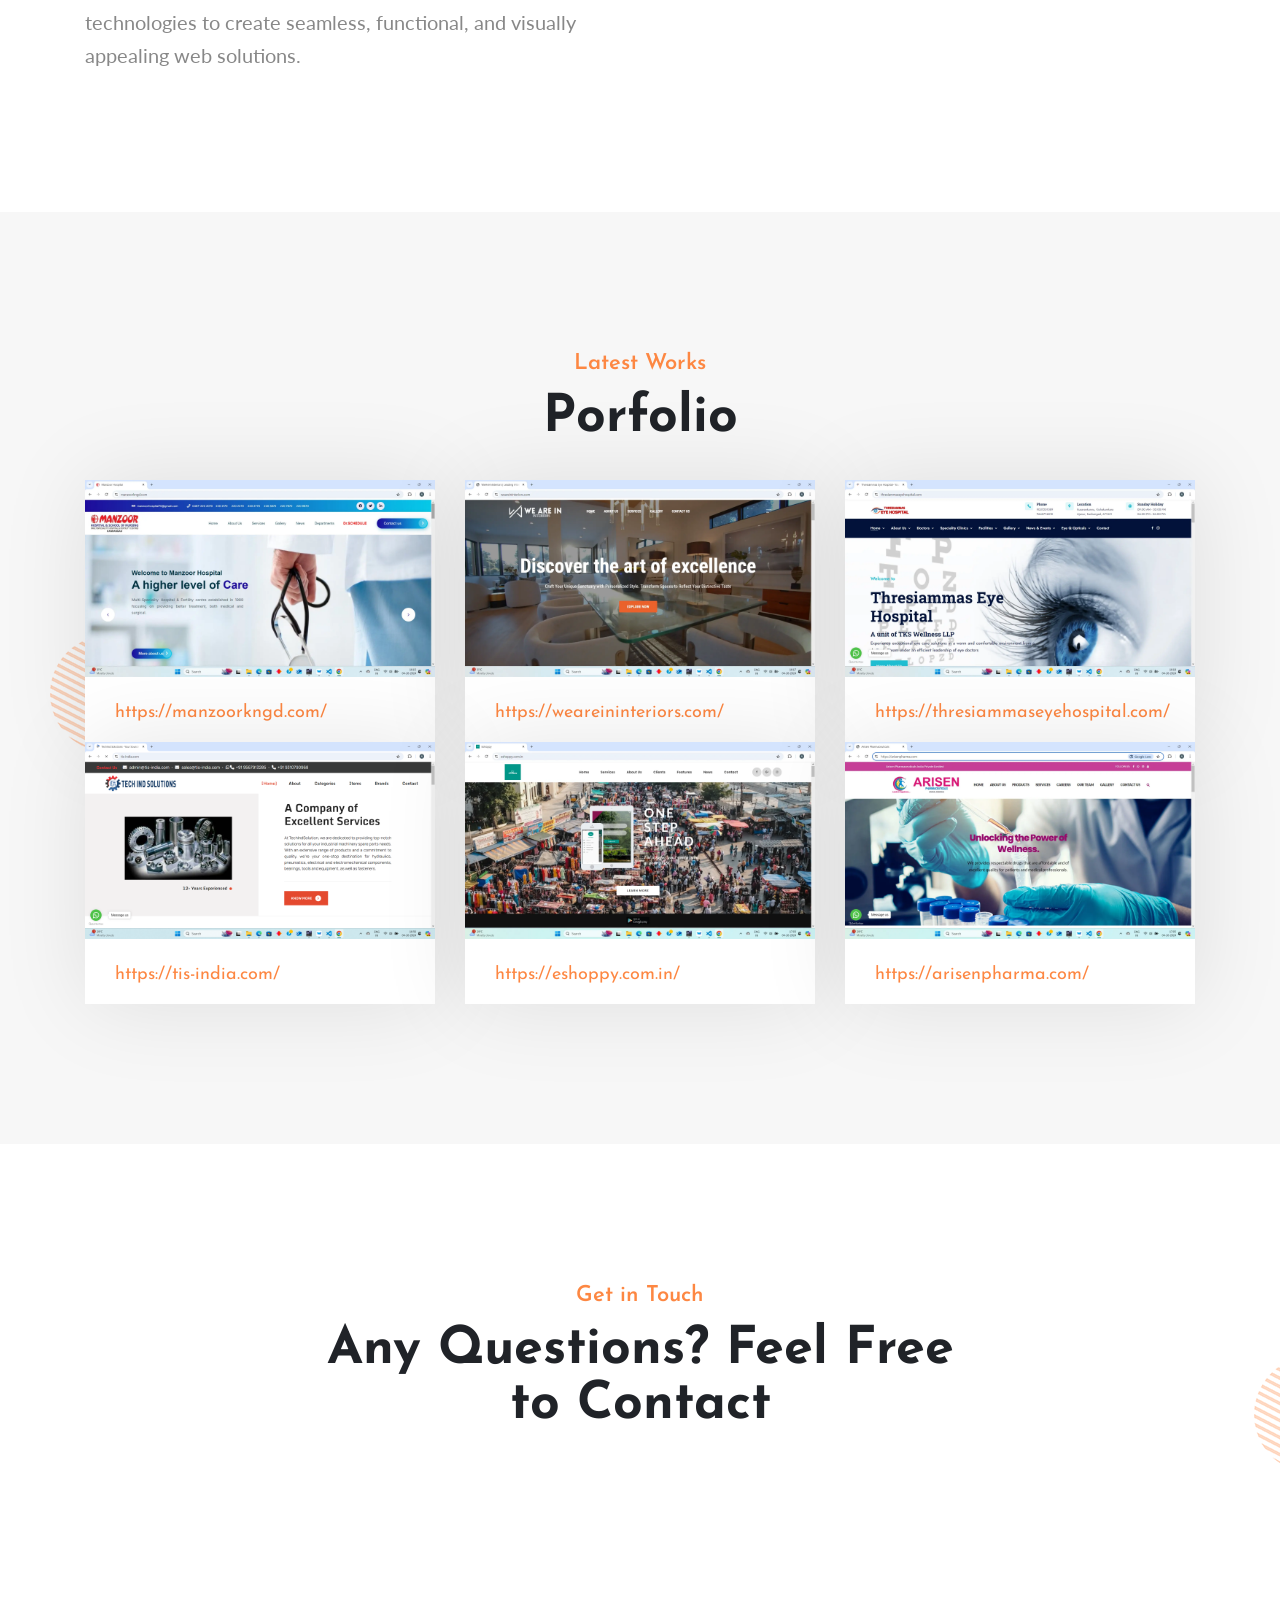
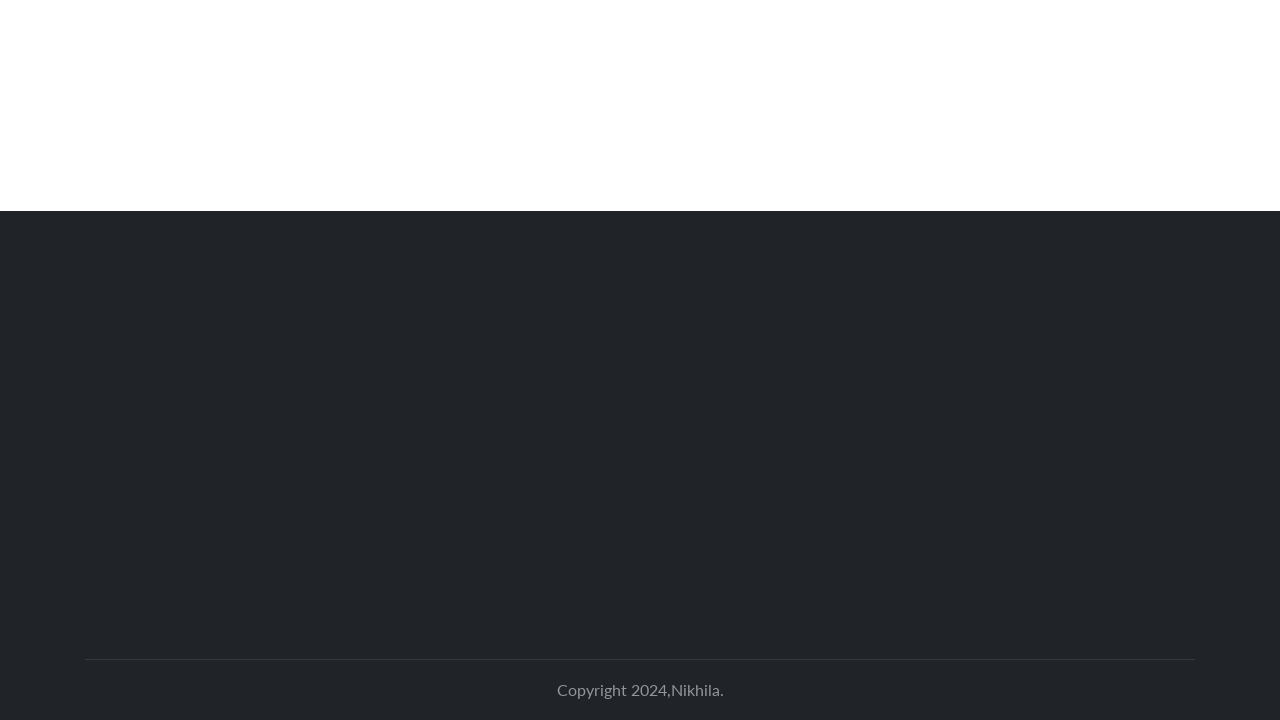
==== commit 8fdd85bd: "Update index.html updated script" ====
--- a/index.html
+++ b/index.html
@@ -753,7 +753,7 @@
          </div>
       </div>
       <!--slider-modal7-->
-      <script>
+ <script>
          new WOW().init();
       </script>
       <script src="assets/js/wow.html"></script>
@@ -766,7 +766,7 @@
       <script>
          AOS.init();
        </script>
-      <!-- <script src="assets/js/owl.carousel.min.js"> </script> -->
+      
       <script>
          $(document).ready(function(){
          
@@ -785,284 +785,8 @@
          }
          });
       </script>
-      <script>
-         filterSelection("all")
-         function filterSelection(c) {
-           var x, i;
-           x = document.getElementsByClassName("filterDiv");
-           if (c == "all") c = "";
-      
-           var activeindex = 0;
-      
-           for (i = 0; i < x.length; i++) {
-             w3RemoveClass(x[i], "show");
-      
-            
-            if (x[i].className.indexOf(c) > -1) 
-            {
-               if(activeindex == 0)
-               {
-                  w3AddClass(x[i], "show active");
-               }
-               else
-                  w3AddClass(x[i], "show n");
-               
-               activeindex += 1;
-      
-            }
-           }
-      
-           items = document.getElementById('cslider').getElementsByClassName('show'); //con.children,
-               totalItems = items.length,
-               current= 1;
-               arrange();
-               
-         }
-         
-         function w3AddClass(element, name) {
-           var i, arr1, arr2;
-           arr1 = element.className.split(" ");
-           arr2 = name.split(" ");
-           for (i = 0; i < arr2.length; i++) {
-             if (arr1.indexOf(arr2[i]) == -1) {element.className += " " + arr2[i];}
-           }
-         }
-         
-         function w3RemoveClass(element, name) {
-           var i, arr1, arr2;
-           arr1 = element.className.split(" ");
-           arr2 = name.split(" ");
-           for (i = 0; i < arr2.length; i++) {
-             while (arr1.indexOf(arr2[i]) > -1) {
-               arr1.splice(arr1.indexOf(arr2[i]), 1);     
-             }
-           }
-           element.className = arr1.join(" ");
-         }
-         
-         // Add active class to the current button (highlight it)
-         var btnContainer = document.getElementById("myBtnContainer");
-         var btns = btnContainer.getElementsByClassName("btn");
-         for (var i = 0; i < btns.length; i++) {
-           btns[i].addEventListener("click", function(){
-             var current = document.getElementsByClassName("active");
-             current[0].className = current[0].className.replace(" active", "");
-             this.className += " active";
-           });
-         }
-      </script>
-      <script>
-         var con = document.getElementById('cslider'),
-    items = con.children,
-    totalItems= con.children.length,
-    current= 1,
-    next= document.getElementById('next'),
-    prev= document.getElementById('prev');
-
-function arrange(c){
-  
-  let curr = c || current;
-  
-  Array.prototype.forEach.call(items, (item, i) => {
-  
-   
+     
     
-    if(i< curr){
-      item.classList.add('p');
-      item.style.left = '-'+item.offsetWidth/4+'px';
-      
-     item.style.zIndex = 'initial';
-      if(item.classList.contains('n'))
-          item.classList.remove('n');
-      if(item.classList.contains('active'))
-        item.classList.remove('active')
-    }
-    
-    if(i == curr){
-      item.classList.add('active');
-      item.style.left = (con.offsetWidth/2-item.offsetWidth/2)+'px';
-      if(item.classList.contains('n'))
-          item.classList.remove('n');
-      if(item.classList.contains('p'))
-        item.classList.remove('p')
-    }
-    if(i > curr){
-      item.style.zIndex =items.length - i;
-      item.classList.add('n');
-      item.style.left = (con.offsetWidth-item.offsetWidth/4)+'px';
-      if(item.classList.contains('active'))
-          item.classList.remove('active');
-      if(item.classList.contains('p'))
-        item.classList.remove('p')
-      
-    
-    }
-    
-    
-});
-}
-
-function goNext(){
-  if(current < totalItems - 1) {
-      current ++;
-      arrange(current)                       
-    }
-}
-function goPrev(){
-  if(current > 0) {
-      current --;
-      arrange(current)                       
-    }
-}
-
-
-arrange()
-
-
-
-next.addEventListener('click', goNext);
-prev.addEventListener('click', goPrev);
-
-      </script>
-      <script>
-         $('.owl-carousel').owlCarousel({
-            loop:true,
-            margin:100,
-            nav:true,
-            responsive:{
-            0:{
-            items:1
-            },
-            600:{
-            items:1
-            },
-            1000:{
-            items:3
-            }
-         }
-         })
-      </script>
-      <script>
-         var btn = $('#button');         
-         $(window).scroll(function() {
-         if ($(window).scrollTop() > 300) {
-         btn.addClass('show');
-         } else {
-         btn.removeClass('show');
-         }
-         });
-         
-         btn.on('click', function(e) {
-         e.preventDefault();
-         $('html, body').animate({scrollTop:0}, '300');
-         });
-      </script>
-<script>
-       $(document).ready(function() {
-
-var counters = $(".count");
-var countersQuantity = counters.length;
-var counter = [];
-
-for (i = 0; i < countersQuantity; i++) {
-  counter[i] = parseInt(counters[i].innerHTML);
-}
-
-var count = function(start, value, id) {
-  var localStart = start;
-  setInterval(function() {
-    if (localStart < value) {
-      localStart++;
-      counters[id].innerHTML = localStart;
-    }
-  }, 40);
-}
-
-for (j = 0; j < countersQuantity; j++) {
-  count(0, counter[j], j);
-}
-});
-
-
-
-$('.count').each(function () {
-$(this).prop('Counter',0).animate({
-Counter: $(this).text()
-}, {
-duration: 3300,
-easing: 'swing',
-step: function (now) {
- $(this).text(Math.ceil(now));
-}
-});
-});
-      </script>
-      <script>
-         function downloadImage() {
-           source = 'assets/image/cv-img.html';
-         const fileName = 'test-image.html';
-         var el = document.createElement("a");
-         el.setAttribute("href", source);
-         el.setAttribute("download", fileName);
-         document.body.appendChild(el);
-         el.click();
-         el.remove();
-         }
-       </script>
-       <script>
-         document.querySelectorAll('.nav-item a').forEach(function(link, index){
-         
-         link.addEventListener('click', function() {
-         
-           if(this.classList.contains('is-active')) {
-         
-             this.classList.remove('is-active');
-         
-           } else {
-         
-             const activeLink = document.querySelector('a.is-active'); // **
-         
-             if (activeLink) {                                         // **
-         
-                 activeLink.classList.remove('is-active');             // **
-         
-             }                                                         // **
-         
-             this.classList.add('is-active');
-         
-           }
-         
-         });
-         
-         });
-         
-         document.querySelectorAll('#myBtnContainer button').forEach(function(link, index){
-         
-         link.addEventListener('click', function() {
-         
-           if(this.classList.contains('active_button')) {
-         
-             this.classList.remove('active_button');
-         
-           } else {
-         
-             const activeLink = document.querySelector('#myBtnContainer button.active_button'); // **
-         
-             if (activeLink) {                                         // **
-         
-                 activeLink.classList.remove('active_button');             // **
-         
-             }                                                         // **
-         
-             this.classList.add('active_button');
-         
-           }
-         
-         });
-         
-         });
-            </script>
-
 <!-- emailscript -->
 <script>
    $("#submit-form").submit((e)=>{
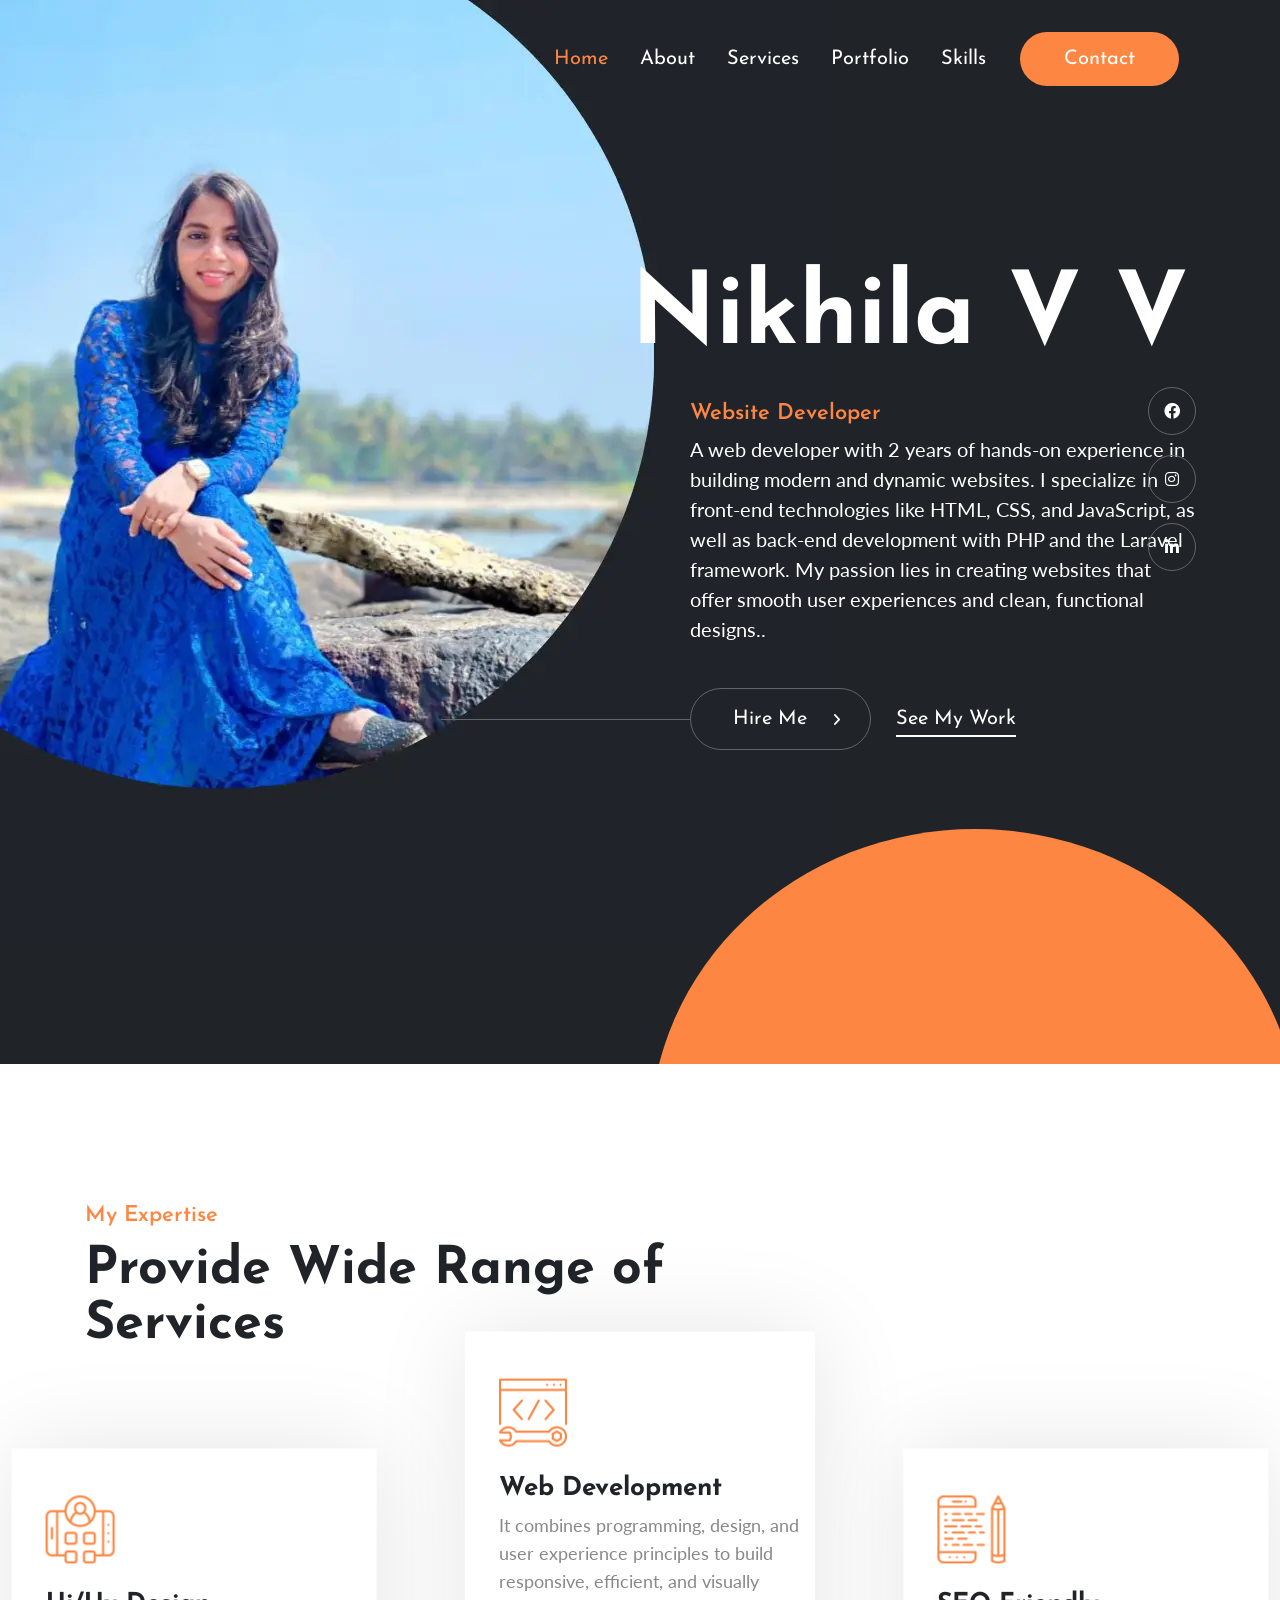
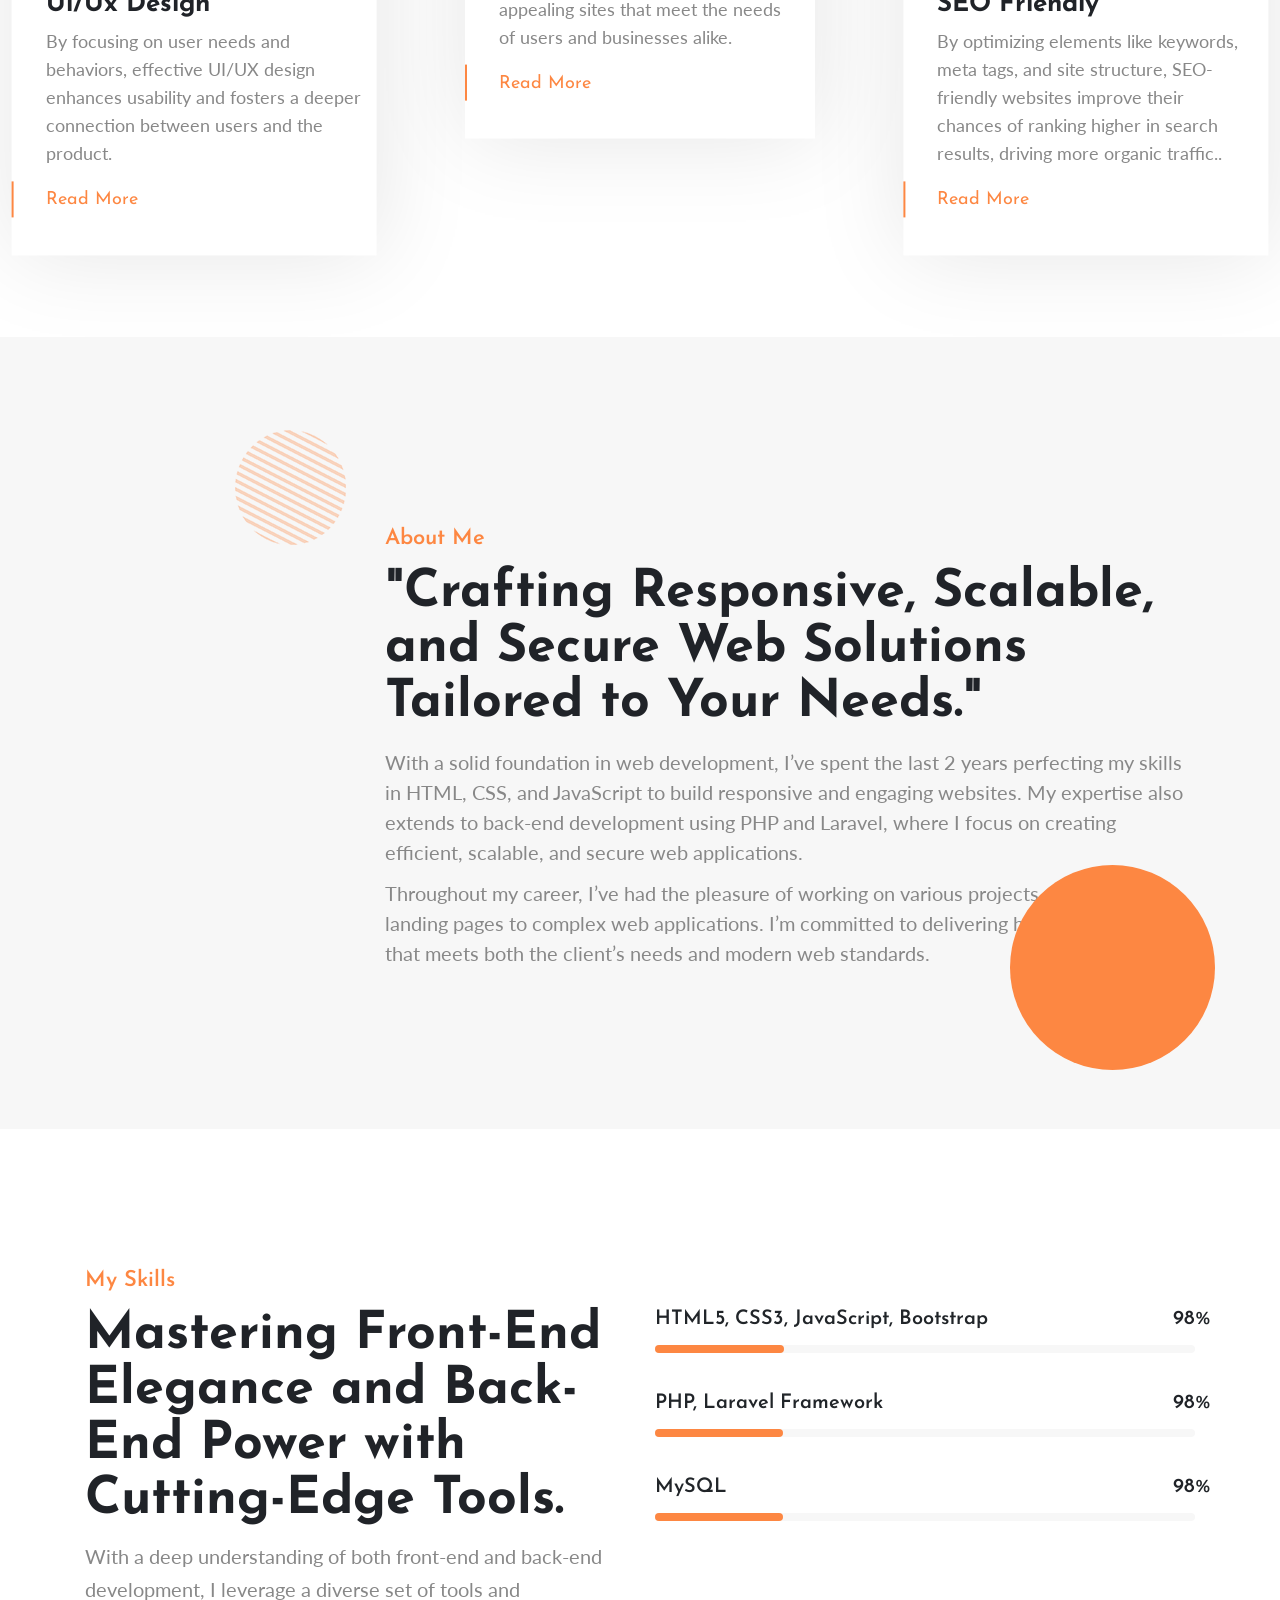
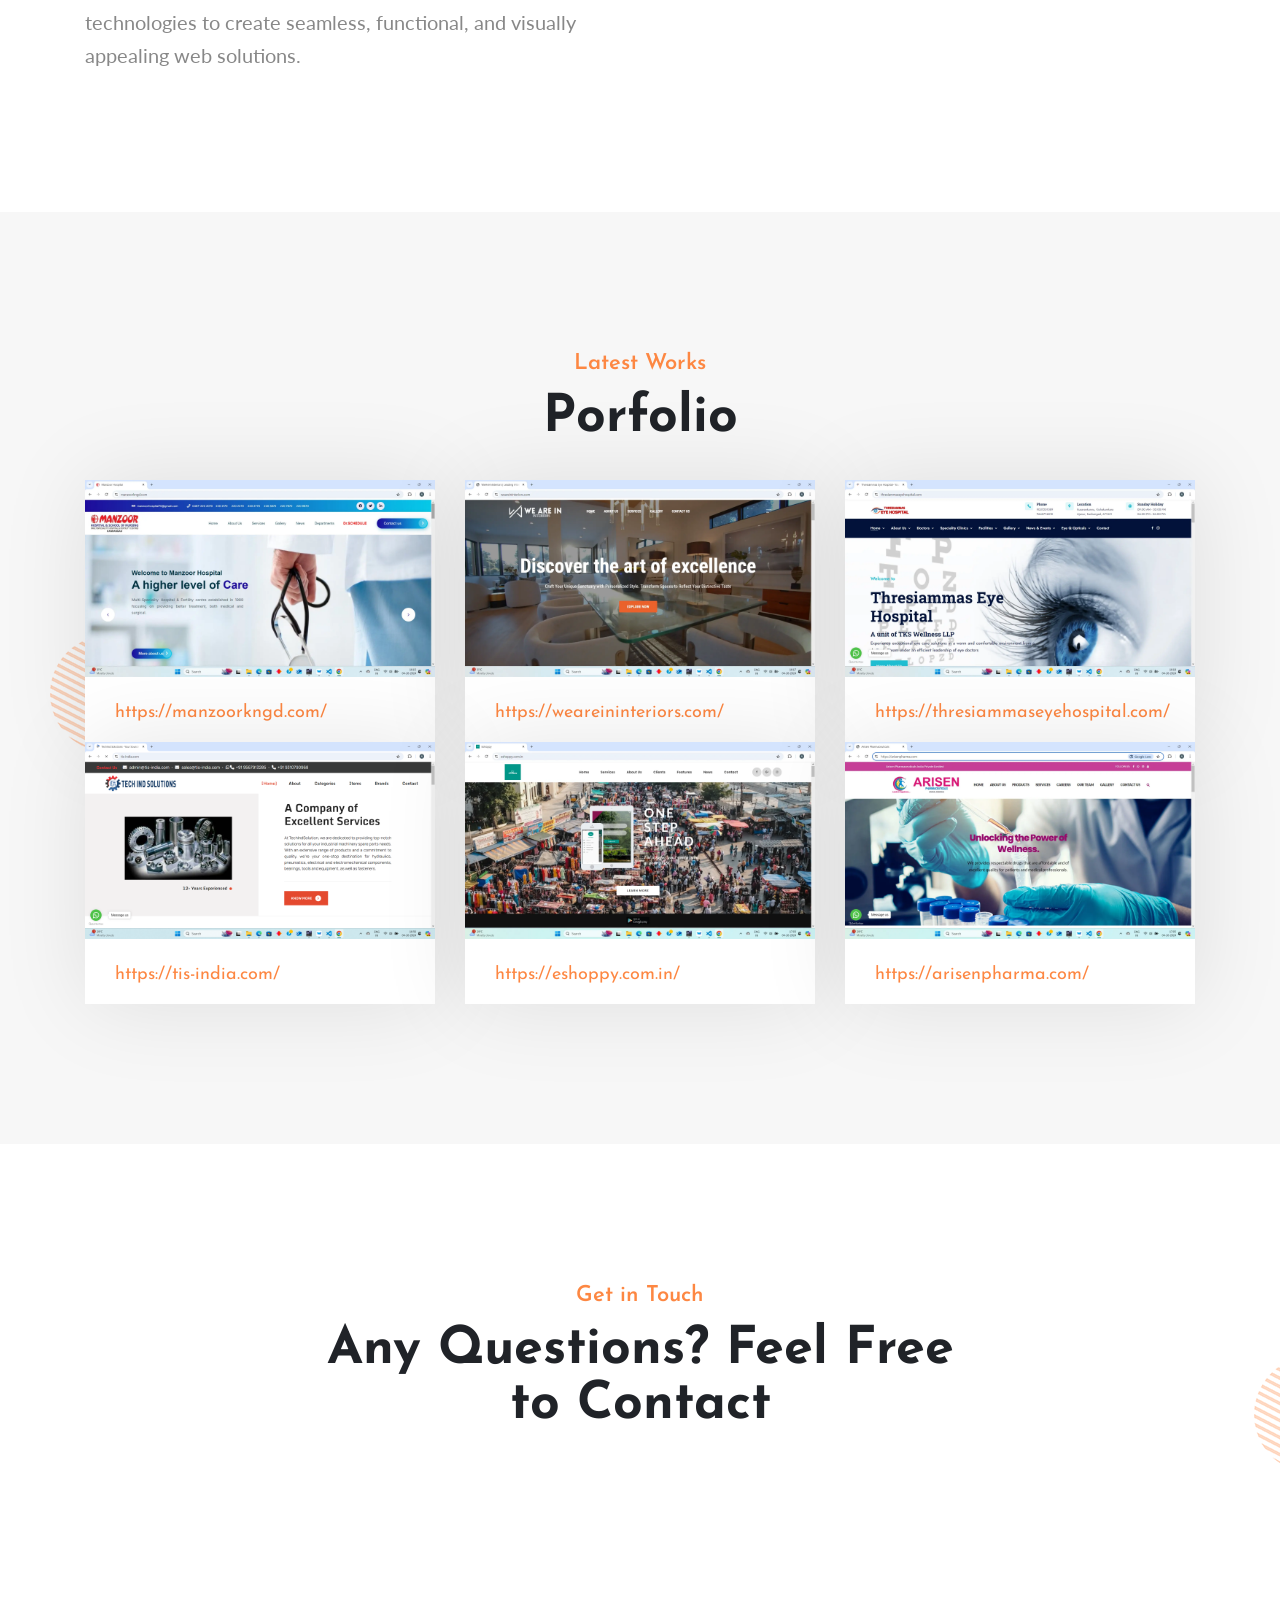
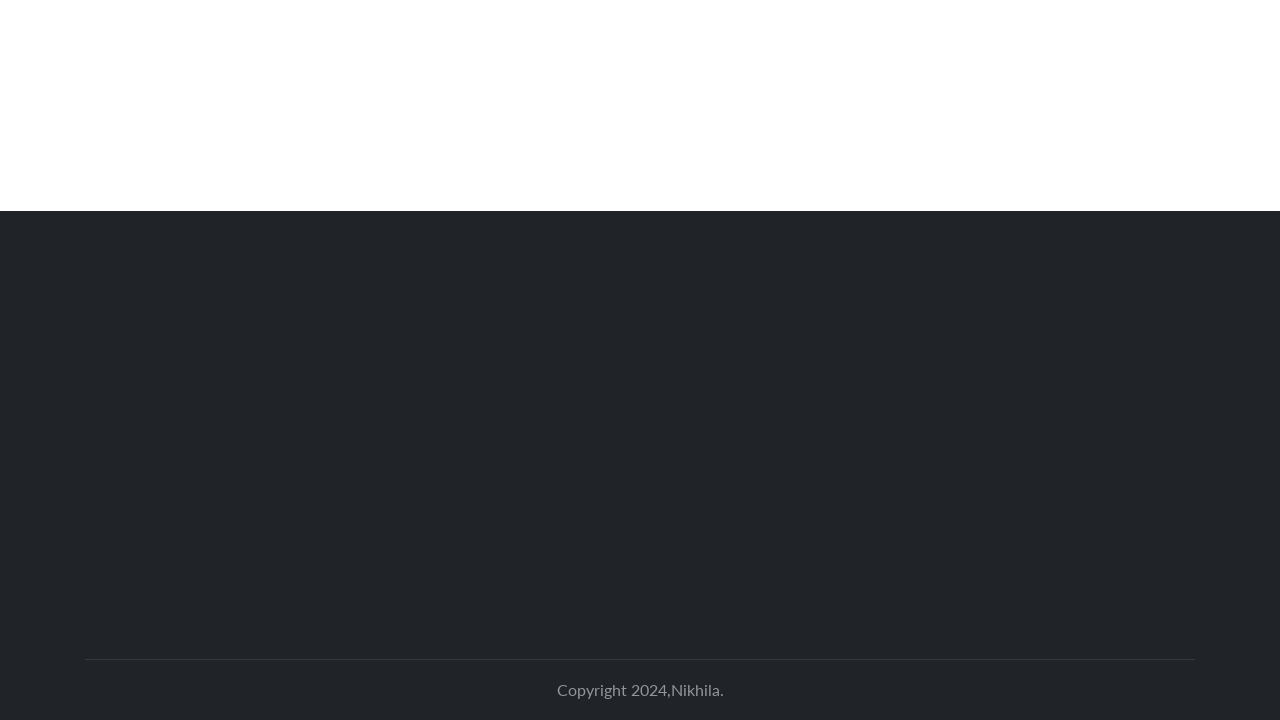
==== commit 6f2c6d37: "removed contact form script" ====
--- a/index.html
+++ b/index.html
@@ -789,23 +789,7 @@
     
 <!-- emailscript -->
 <script>
-   $("#submit-form").submit((e)=>{
-       e.preventDefault()
-       $.ajax({
-           url:"https://script.google.com/macros/s/AKfycbw9yX3DDpOvL2GuFDbgncVKZJljV8r3cIgSVPp5FnjtMCD0MGwwafr4bMVeOXcK_BU_mg/exec",
-           data:$("#submit-form").serialize(),
-           method:"post",
-           success:function (response){
-               alert("Form submitted successfully")
-               window.location.reload()
-               //window.location.href="https://google.com"
-           },
-           error:function (err){
-               alert("Something Error")
-
-           }
-       })
-   })
+  
 </script>
 
    </body>
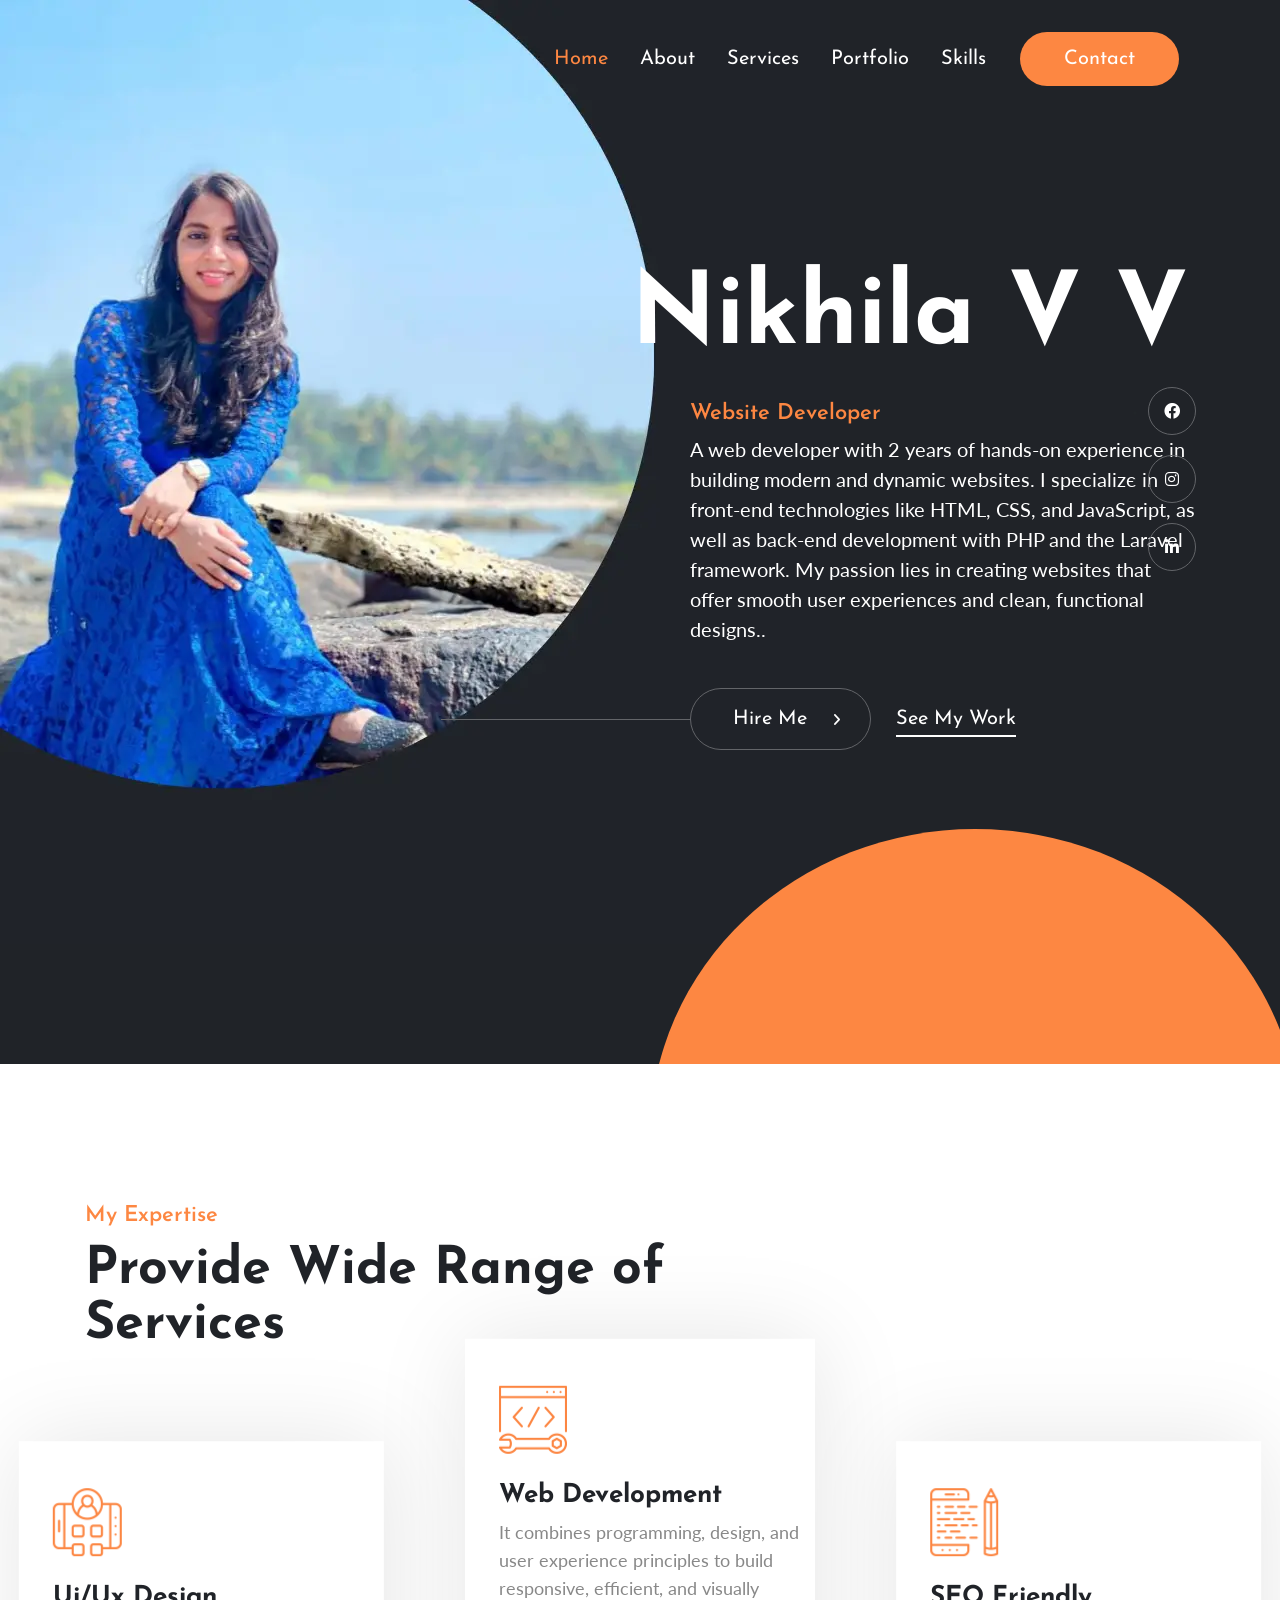
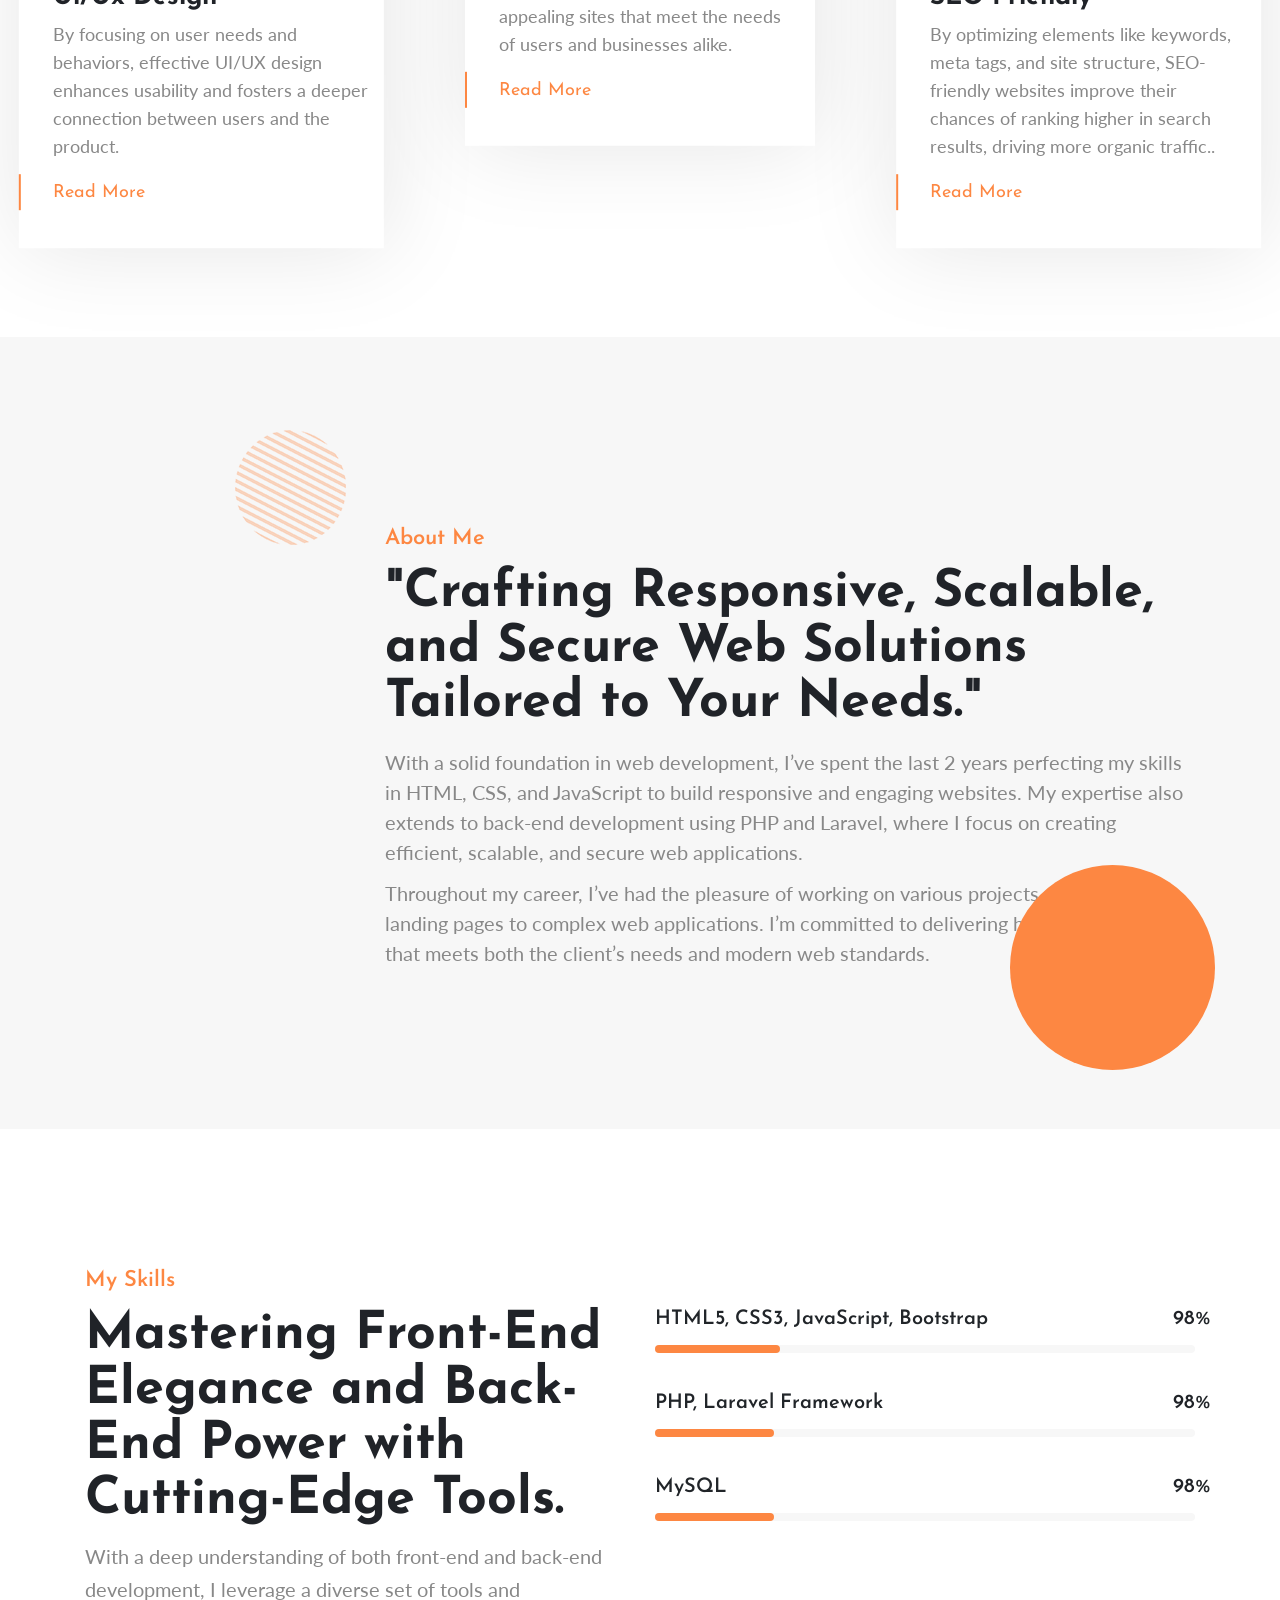
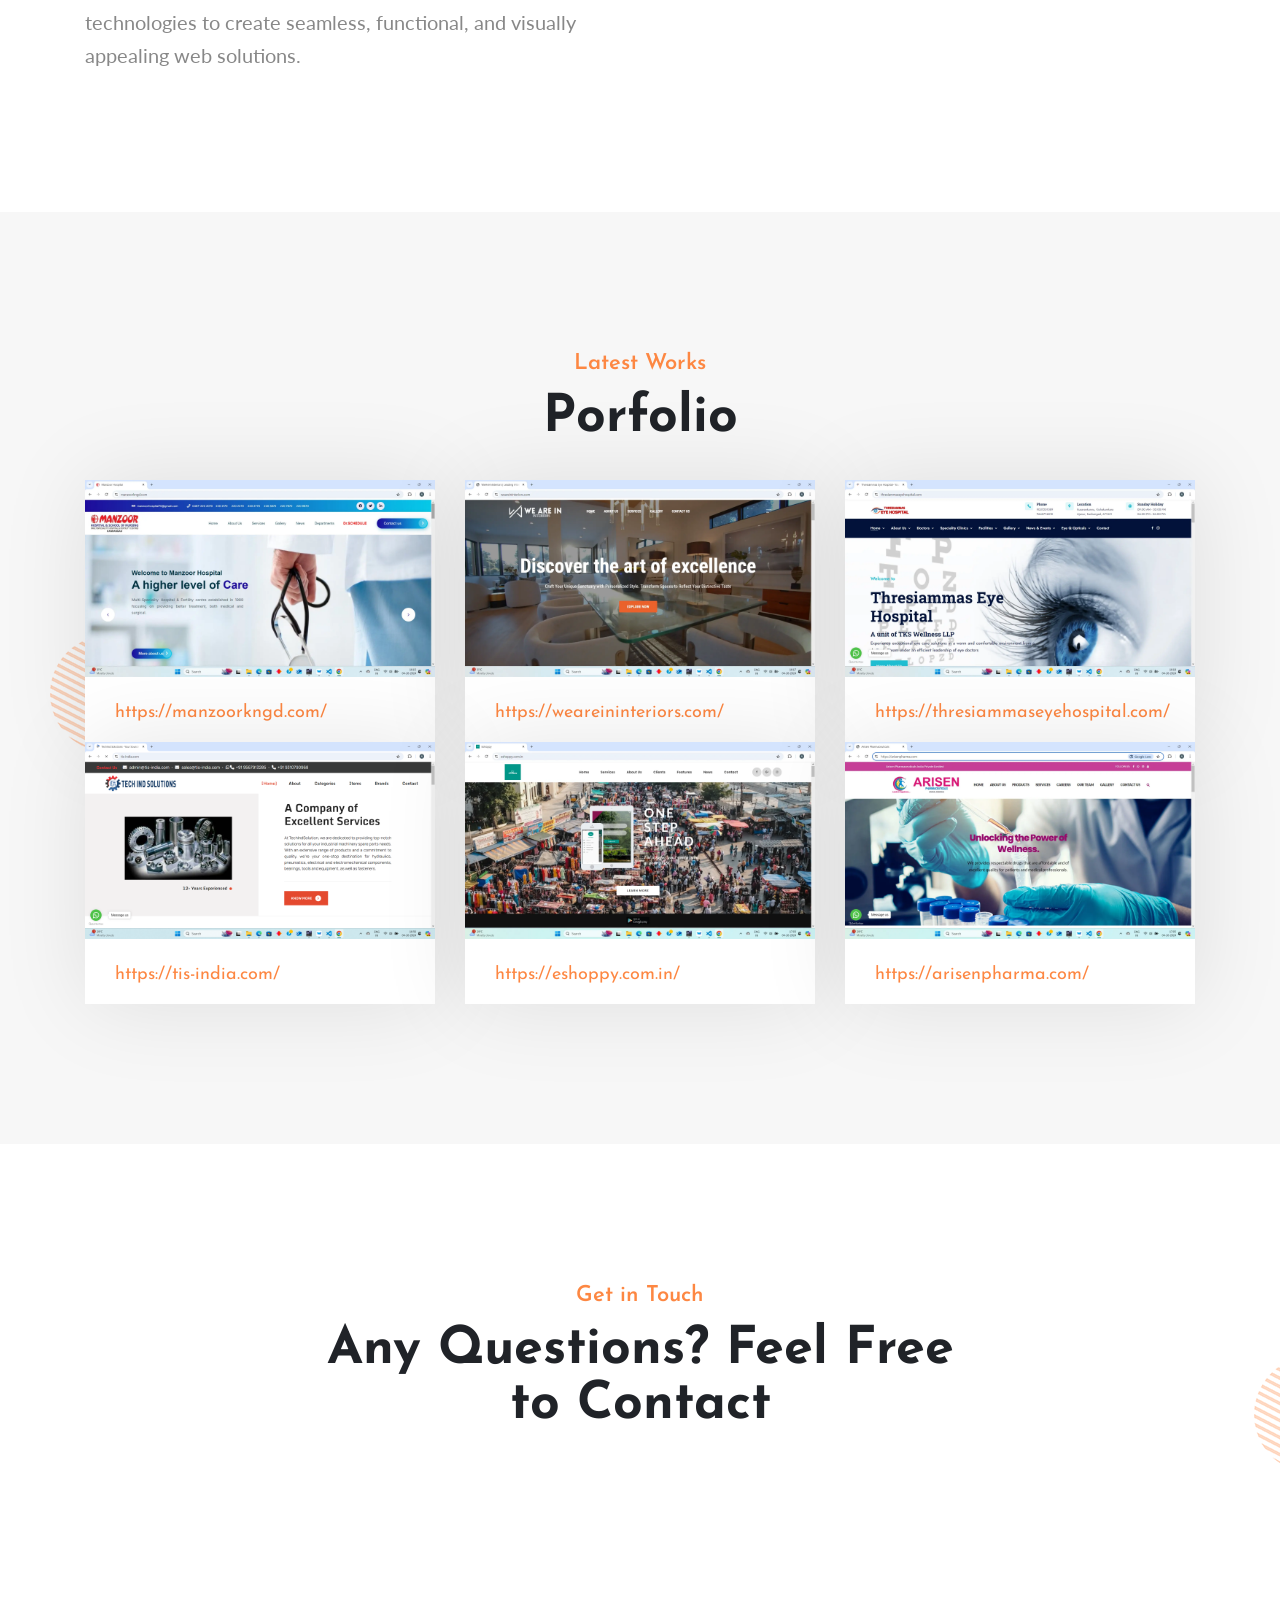
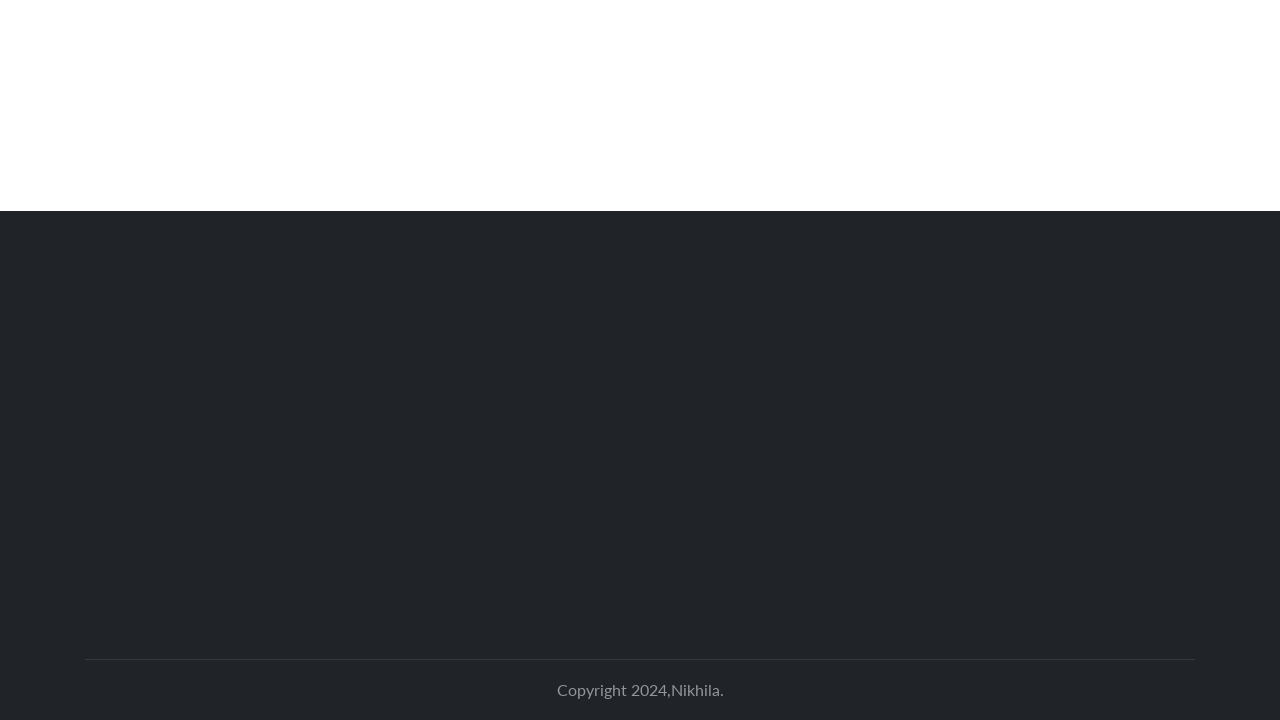
==== commit da3ce26c: "Fix security issues" ====
--- a/index.html
+++ b/index.html
@@ -761,7 +761,7 @@
       <script src="../../ajax.aspnetcdn.com/ajax/jquery.validate/1.9/jquery.validate.js"></script>
       <script src="assets/js/popper.min.js"> </script>
       <script src="assets/js/bootstrap.min.js"> </script>
-      <script src="assets/js/contact-form-js.js"> </script>
+     
       <script src="assets/js/aos.js"></script>
       <script>
          AOS.init();
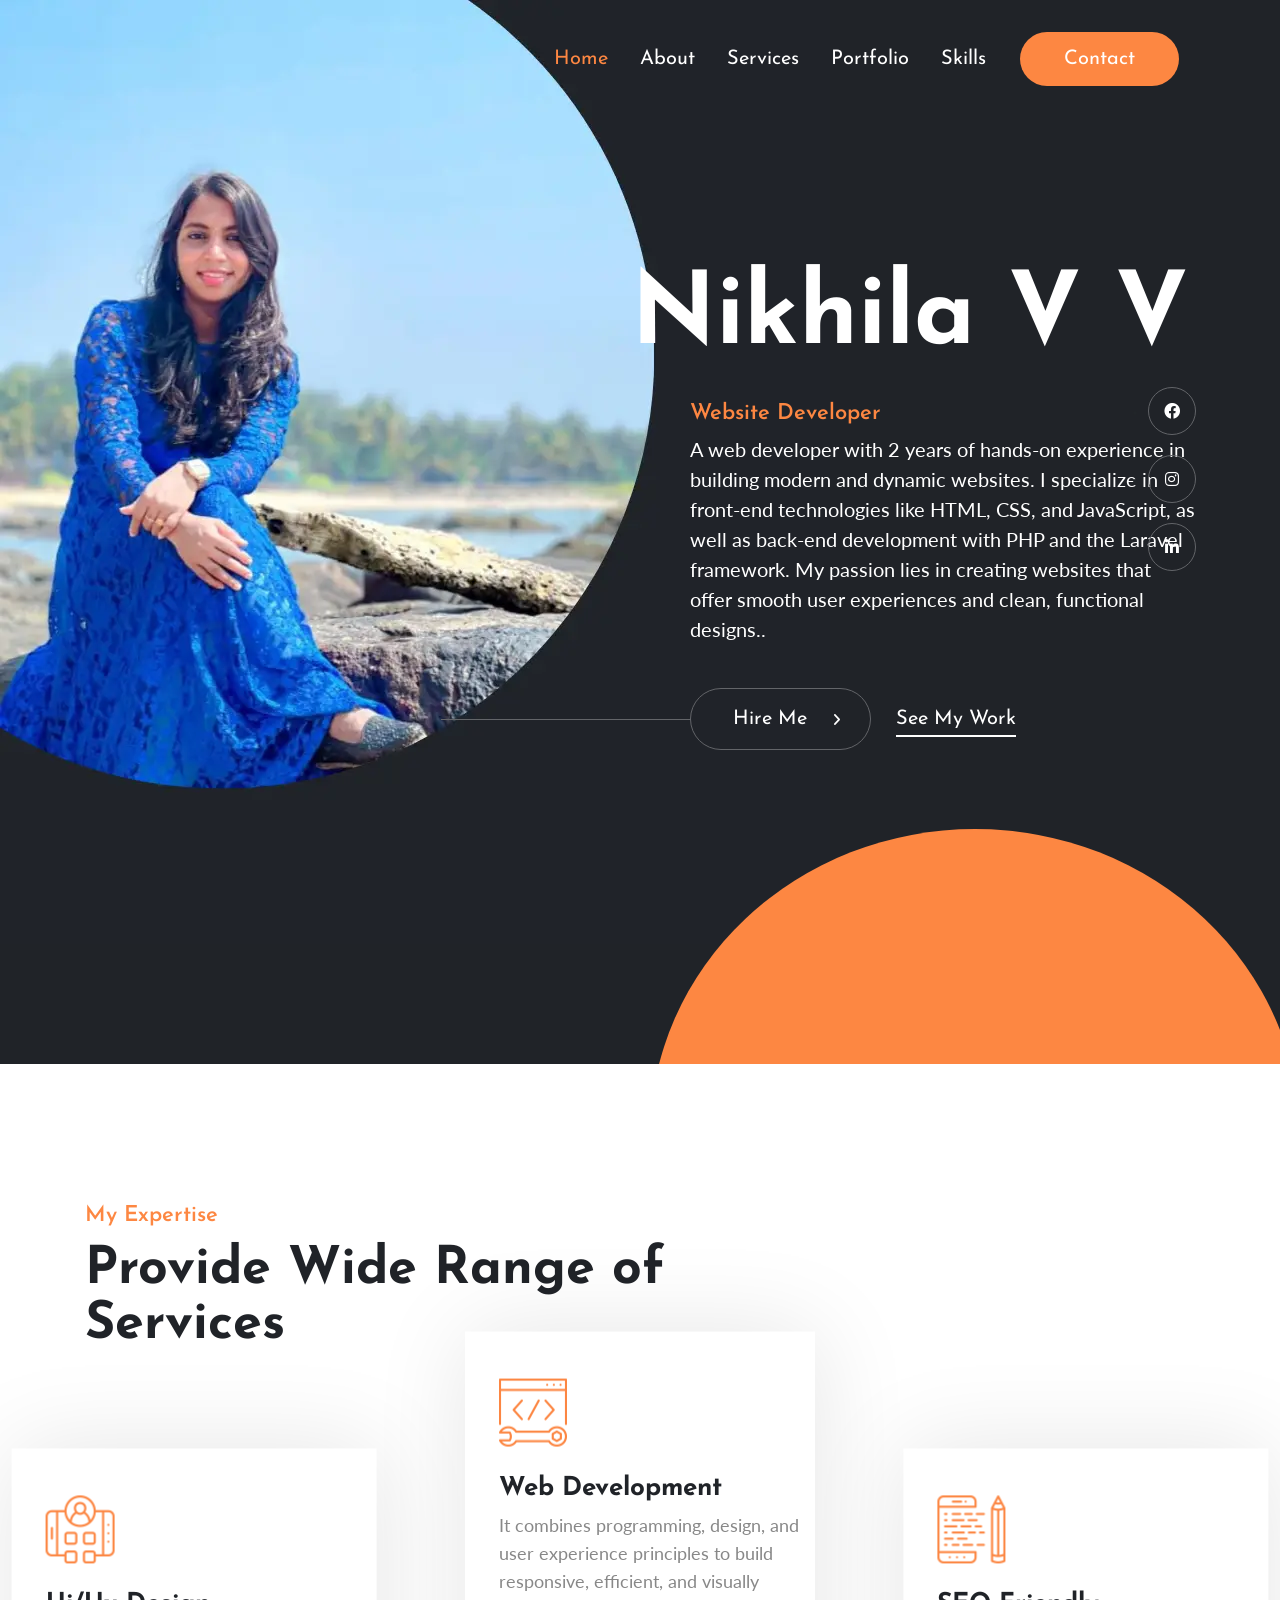
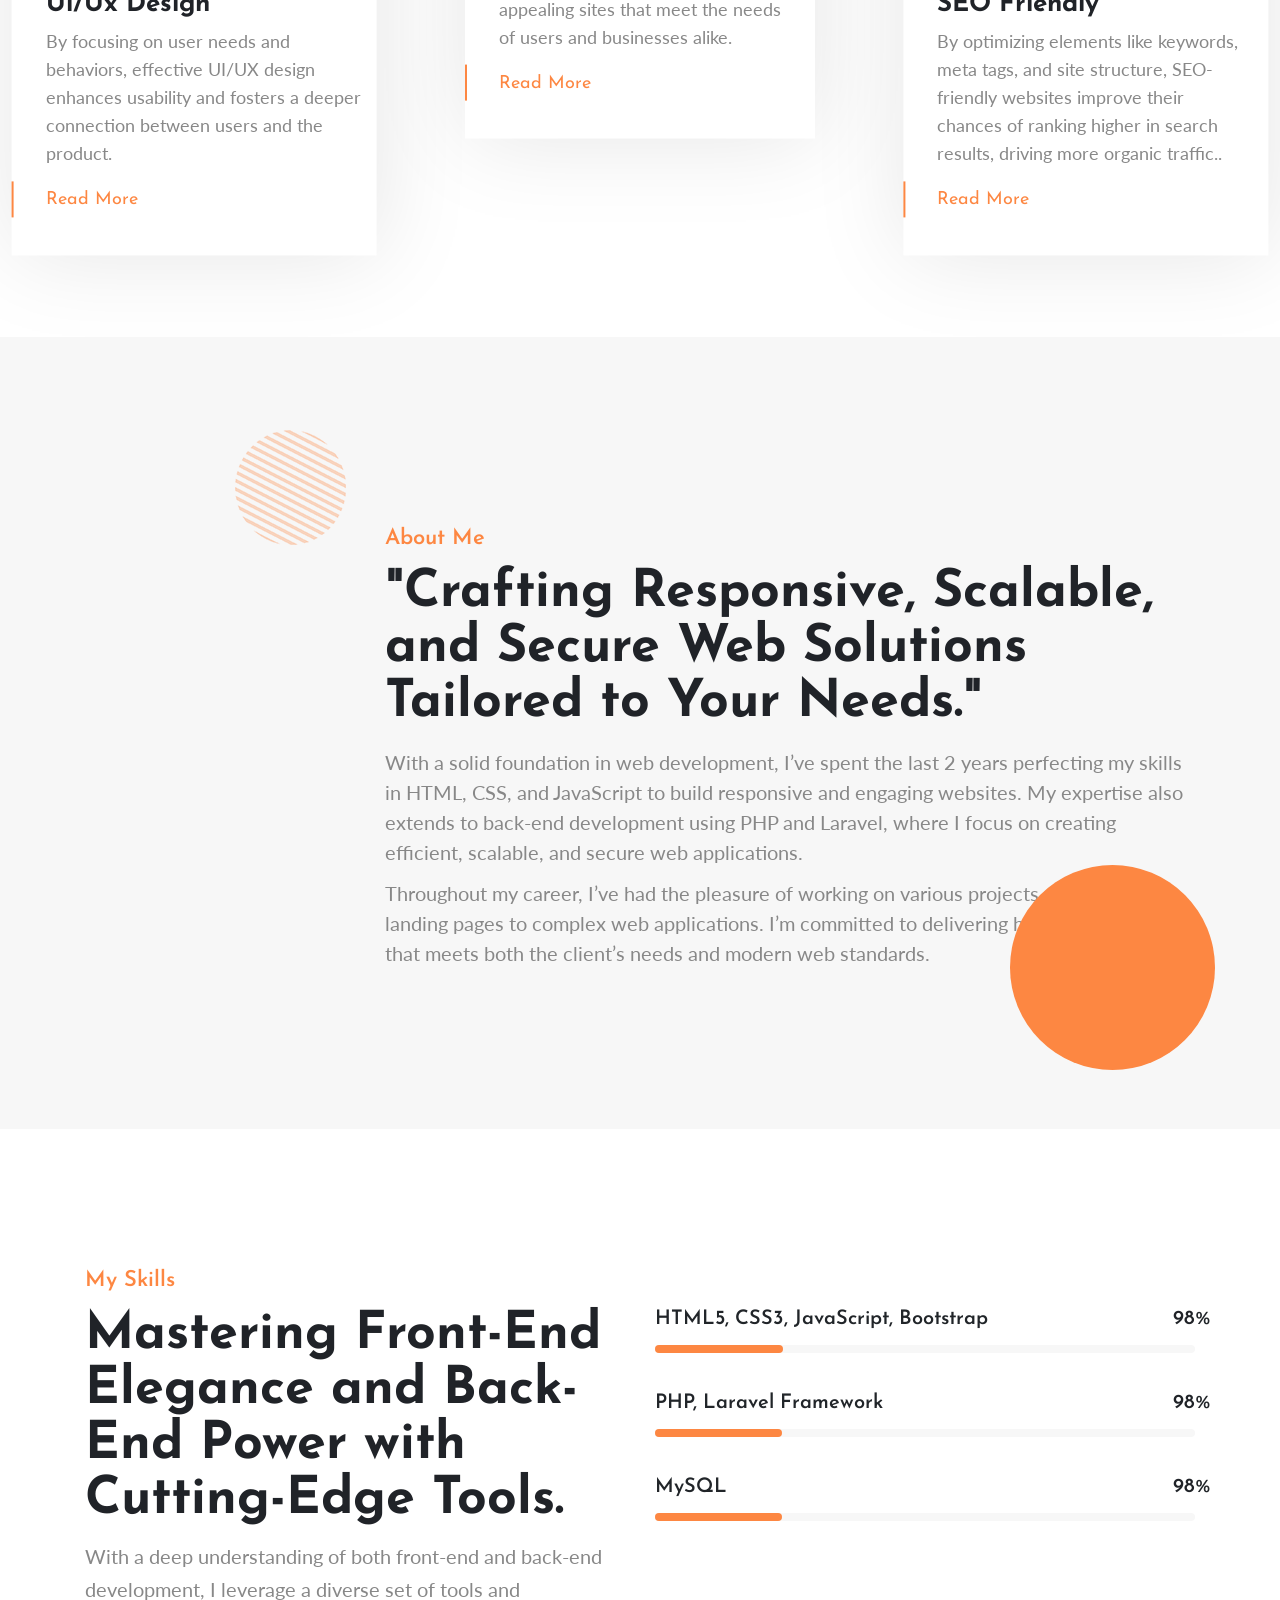
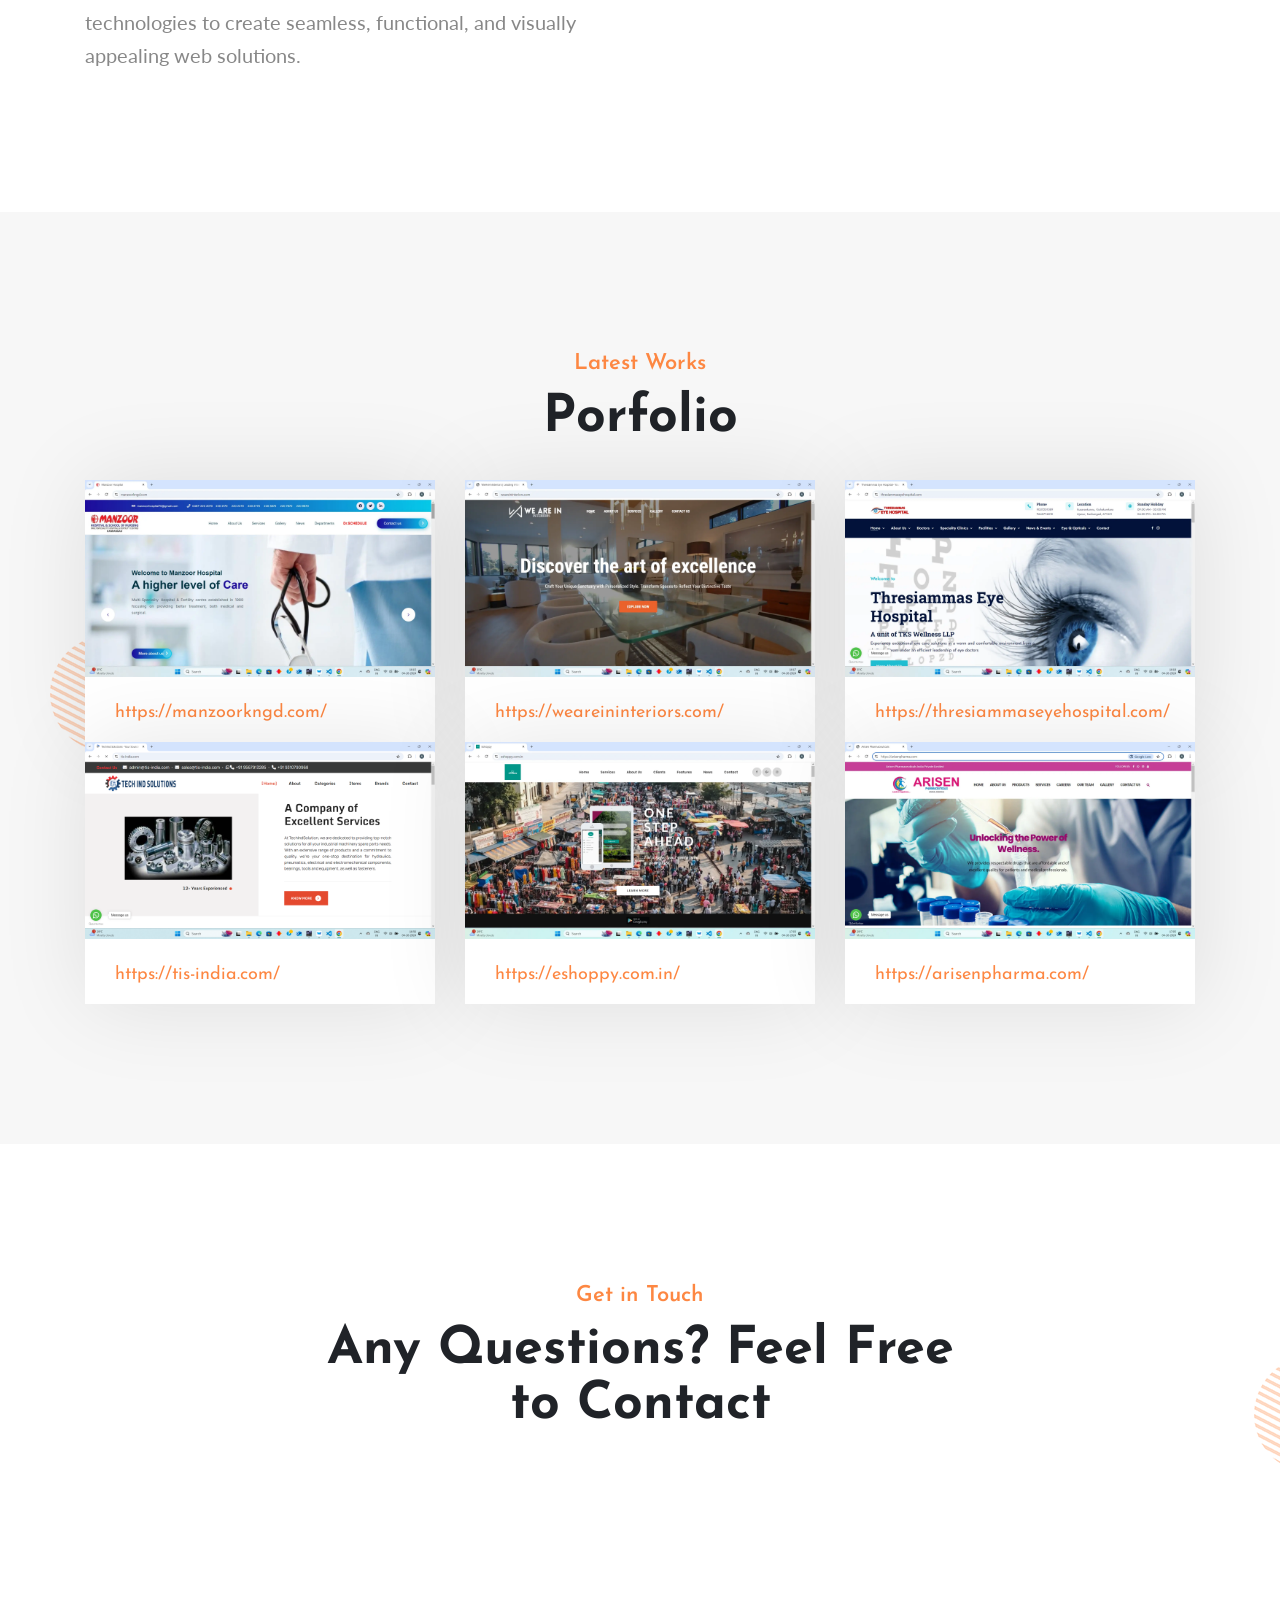
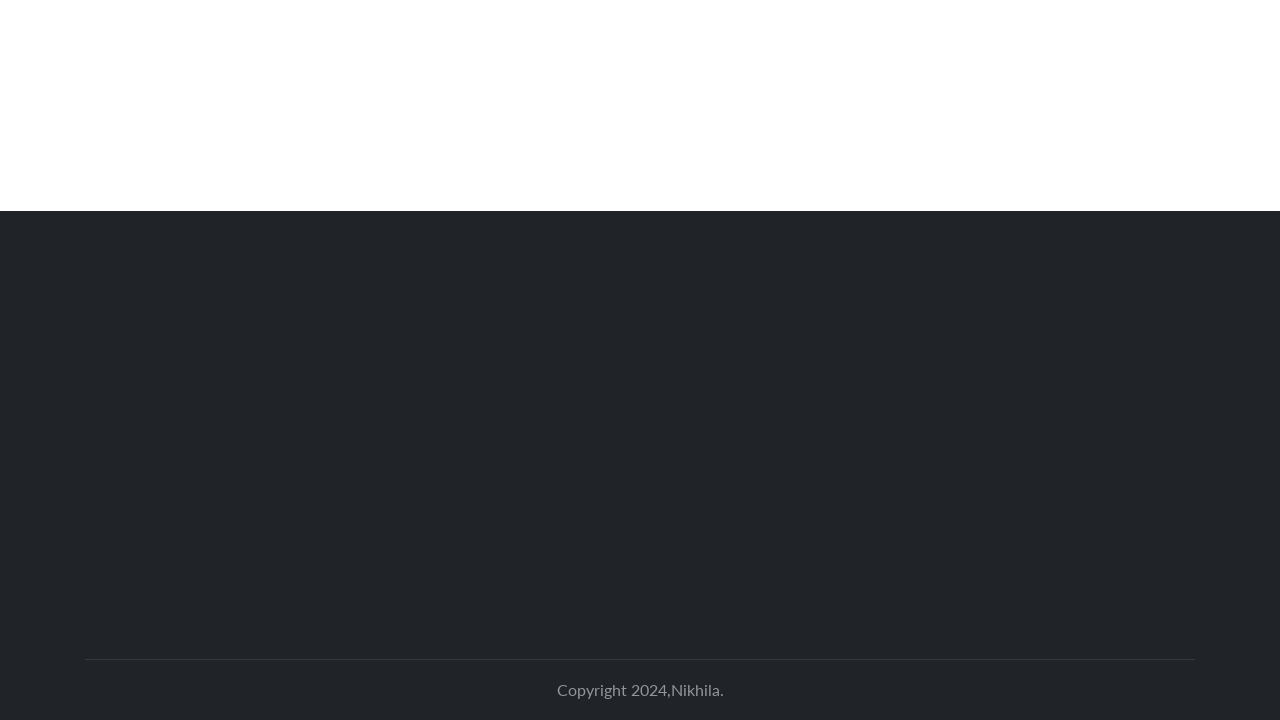
==== commit 9e170638: "removed unused scripttag Removed unused email script section from index.html" ====
--- a/index.html
+++ b/index.html
@@ -786,12 +786,7 @@
          });
       </script>
      
-    
-<!-- emailscript -->
-<script>
-  
-</script>
-
+ 
    </body>
 
 
